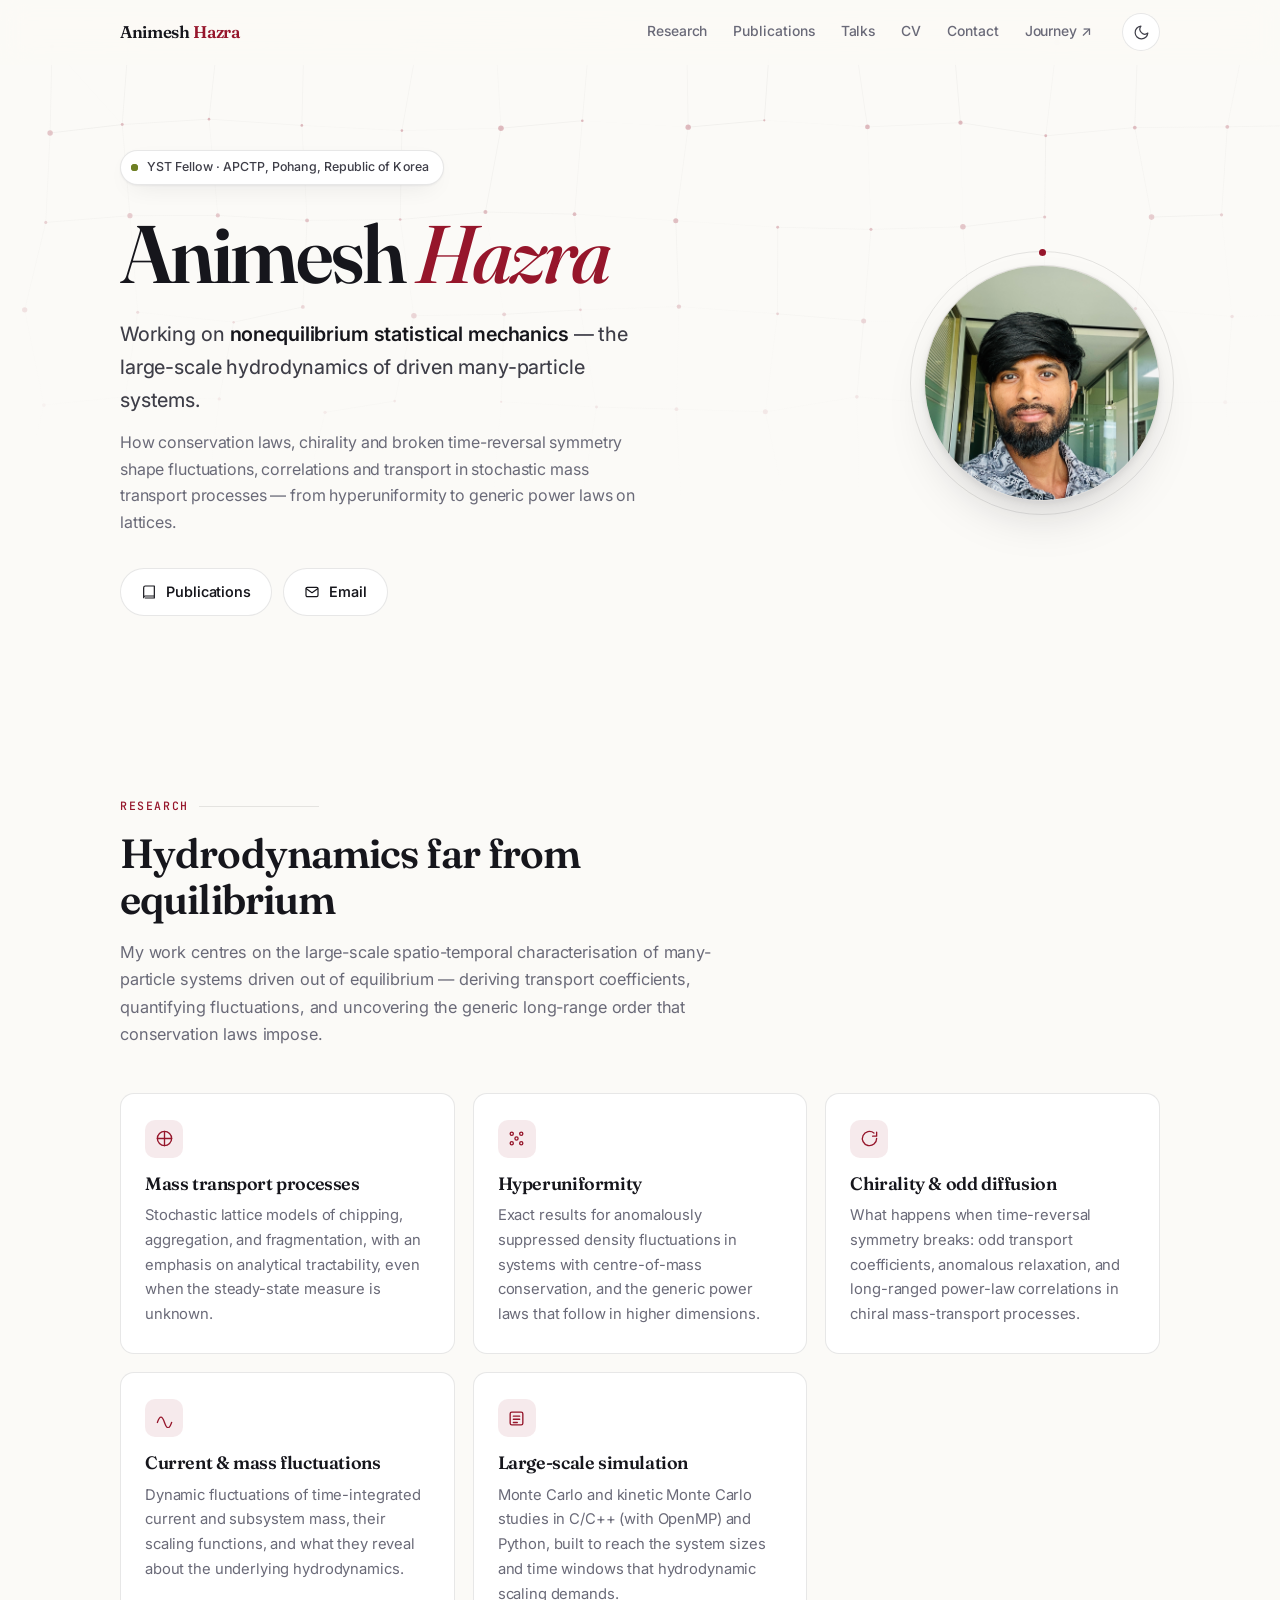
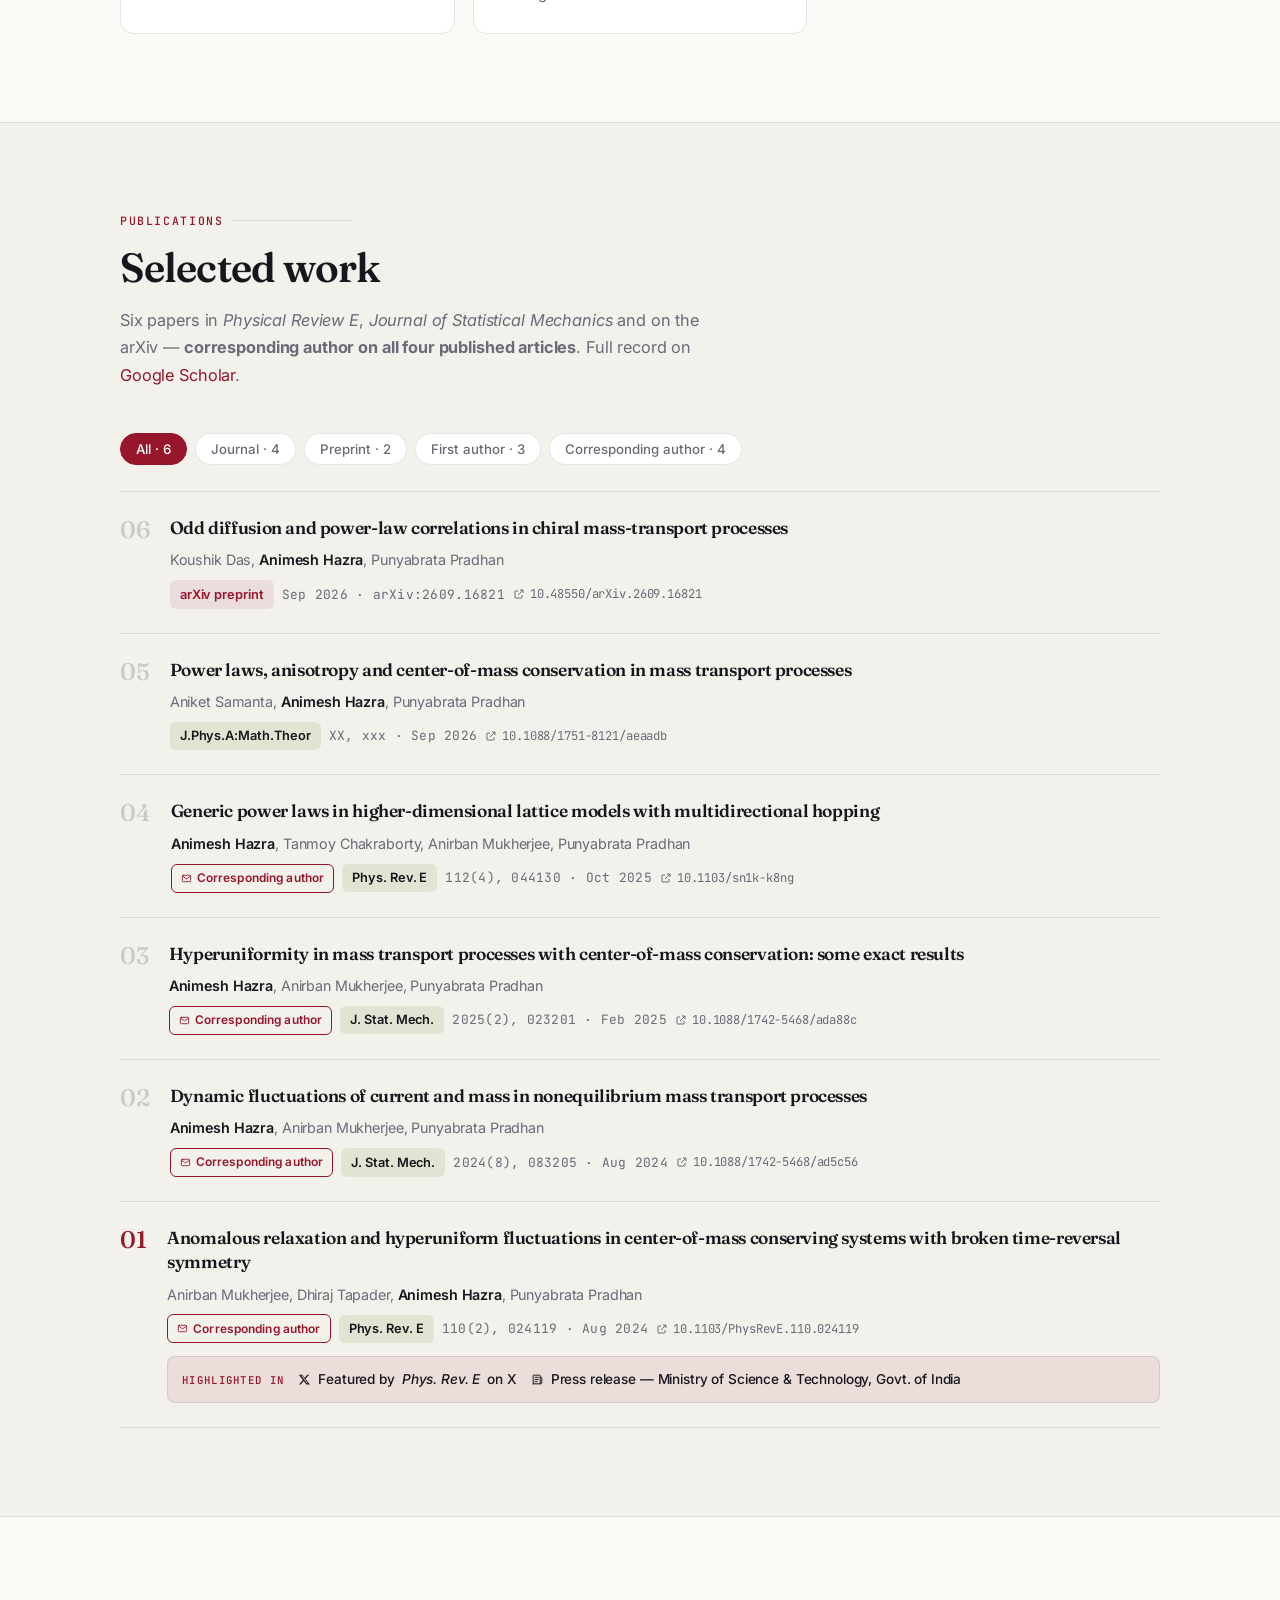
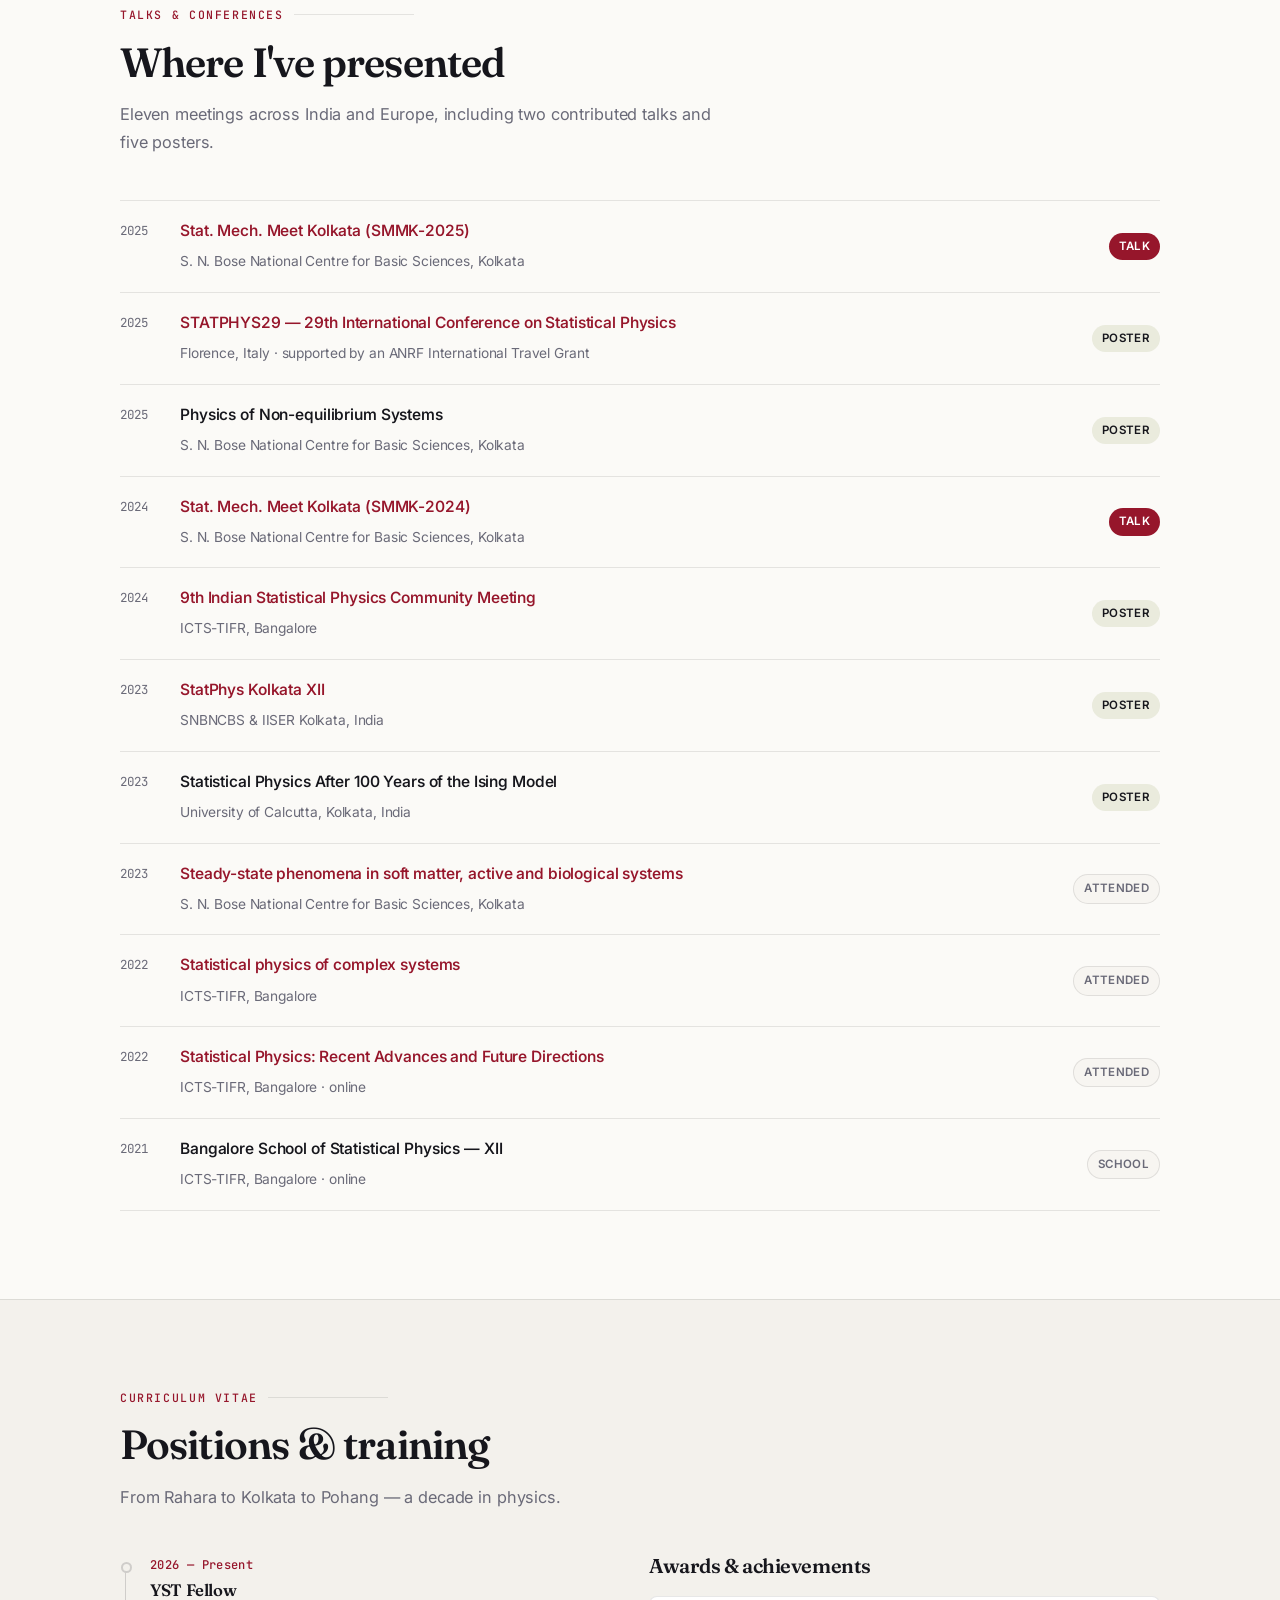
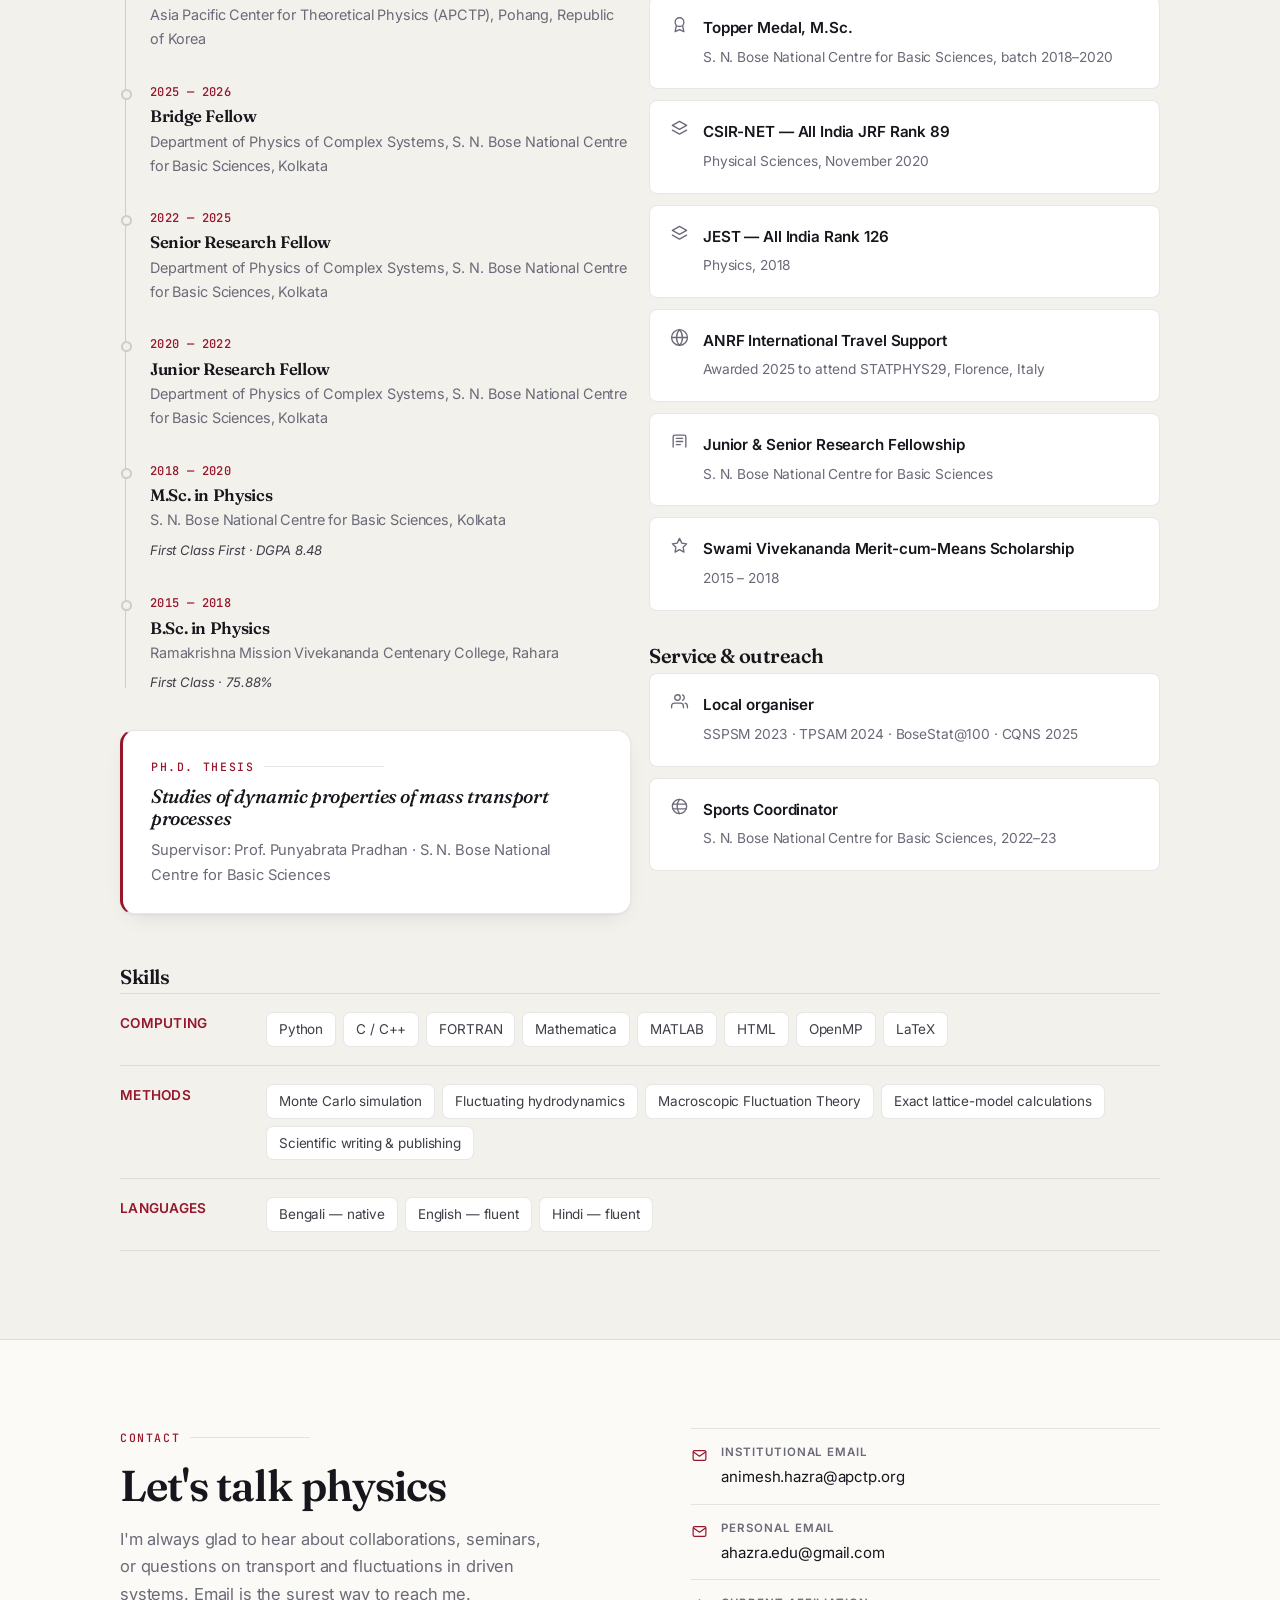
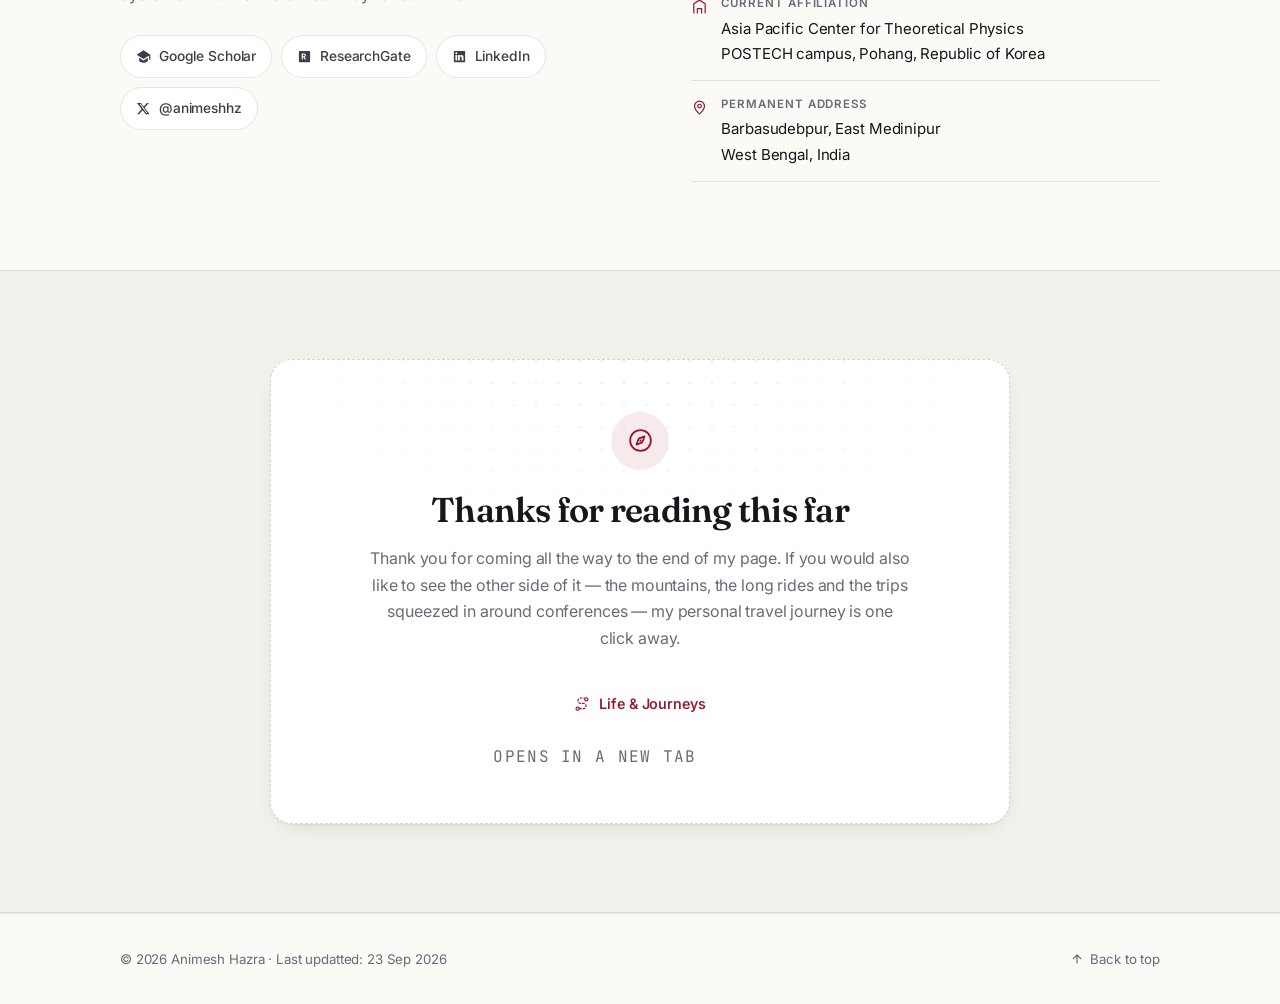
==== index.html @ 8d02d26a "Add link to Journey page in navigation" ====
<!DOCTYPE html>
<html lang="en" data-theme="auto">
<head>
<meta charset="utf-8">
<meta name="viewport" content="width=device-width, initial-scale=1">
<title>Animesh Hazra — Statistical Physics</title>
<meta name="description" content="Animesh Hazra — YST Fellow at the Asia Pacific Center for Theoretical Physics (APCTP), Pohang, Korea. Nonequilibrium statistical mechanics, mass transport processes, hyperuniformity and hydrodynamics of driven many-particle systems.">
<meta name="author" content="Animesh Hazra">
<link rel="canonical" href="https://animeshhazra.github.io/">

<!-- Open Graph / social preview -->
<meta property="og:type" content="profile">
<meta property="og:title" content="Animesh Hazra — Statistical Physics">
<meta property="og:description" content="YST Fellow, Asia Pacific Center for Theoretical Physics. Nonequilibrium statistical mechanics, mass transport processes and hyperuniformity.">
<meta name="twitter:card" content="summary">
<meta name="twitter:site" content="@animeshhz">

<link rel="icon" href="data:image/svg+xml,%3Csvg xmlns='http://www.w3.org/2000/svg' viewBox='0 0 100 100'%3E%3Ctext y='.9em' font-size='90' font-family='Georgia,serif'%3E%E2%9A%9B%3C/text%3E%3C/svg%3E">

<link rel="preconnect" href="https://fonts.googleapis.com">
<link rel="preconnect" href="https://fonts.gstatic.com" crossorigin>
<link href="https://fonts.googleapis.com/css2?family=Fraunces:ital,opsz,wght@0,9..144,300..700;1,9..144,300..600&family=Inter:wght@300..700&family=JetBrains+Mono:wght@400;500&display=swap" rel="stylesheet">

<style>
/* ============================================================
   1. DESIGN TOKENS
   ============================================================ */
:root{
  --font-display:'Fraunces',Georgia,'Times New Roman',serif;
  --font-body:'Inter',-apple-system,BlinkMacSystemFont,'Segoe UI',sans-serif;
  --font-mono:'JetBrains Mono',ui-monospace,'SFMono-Regular',Menlo,monospace;

  --maxw:1120px;
  --radius:14px;
  --radius-sm:8px;
  --ease:cubic-bezier(.22,.61,.36,1);

  /* Light theme (default) */
  --bg:#FBFAF7;
  --bg-alt:#F3F1EC;
  --surface:#FFFFFF;
  --surface-2:#F7F5F1;
  --text:#16161C;
  --text-2:#3E3E48;
  --muted:#6A6A78;
  --border:rgba(22,22,28,.10);
  --border-strong:rgba(22,22,28,.18);
  --accent:#96162B;
  --accent-soft:rgba(150,22,43,.09);
  --accent-2:#6E7F24;
  --accent-2-soft:rgba(110,127,36,.12);
  --shadow:0 1px 2px rgba(20,20,30,.05),0 8px 26px -12px rgba(20,20,30,.16);
  --shadow-lg:0 2px 6px rgba(20,20,30,.06),0 24px 54px -22px rgba(20,20,30,.26);
  --dot:rgba(150,22,43,.55);
  --line:rgba(22,22,28,.16);
  --scrim:rgba(251,250,247,.78);
  color-scheme:light;
}
:root[data-theme="dark"]{
  --bg:#0C0E13;
  --bg-alt:#11141B;
  --surface:#151922;
  --surface-2:#1B2029;
  --text:#EDEDF2;
  --text-2:#C8CAD4;
  --muted:#939AAA;
  --border:rgba(255,255,255,.10);
  --border-strong:rgba(255,255,255,.20);
  --accent:#F2637D;
  --accent-soft:rgba(242,99,125,.13);
  --accent-2:#BACF5E;
  --accent-2-soft:rgba(186,207,94,.14);
  --shadow:0 1px 2px rgba(0,0,0,.4),0 10px 30px -14px rgba(0,0,0,.7);
  --shadow-lg:0 2px 8px rgba(0,0,0,.45),0 28px 60px -24px rgba(0,0,0,.8);
  --dot:rgba(242,99,125,.6);
  --line:rgba(255,255,255,.16);
  --scrim:rgba(12,14,19,.76);
  color-scheme:dark;
}
@media (prefers-color-scheme:dark){
  :root[data-theme="auto"]{
    --bg:#0C0E13; --bg-alt:#11141B; --surface:#151922; --surface-2:#1B2029;
    --text:#EDEDF2; --text-2:#C8CAD4; --muted:#939AAA;
    --border:rgba(255,255,255,.10); --border-strong:rgba(255,255,255,.20);
    --accent:#F2637D; --accent-soft:rgba(242,99,125,.13);
    --accent-2:#BACF5E; --accent-2-soft:rgba(186,207,94,.14);
    --shadow:0 1px 2px rgba(0,0,0,.4),0 10px 30px -14px rgba(0,0,0,.7);
    --shadow-lg:0 2px 8px rgba(0,0,0,.45),0 28px 60px -24px rgba(0,0,0,.8);
    --dot:rgba(242,99,125,.6); --line:rgba(255,255,255,.16); --scrim:rgba(12,14,19,.76);
    color-scheme:dark;
  }
}

/* ============================================================
   2. BASE
   ============================================================ */
*,*::before,*::after{box-sizing:border-box}
html{scroll-behavior:smooth;scroll-padding-top:86px;-webkit-text-size-adjust:100%}
body{
  margin:0;background:var(--bg);color:var(--text);
  font-family:var(--font-body);font-size:16.5px;line-height:1.68;
  font-weight:400;letter-spacing:-.008em;
  -webkit-font-smoothing:antialiased;-moz-osx-font-smoothing:grayscale;
  overflow-x:hidden;
  transition:background-color .35s var(--ease),color .35s var(--ease);
}
h1,h2,h3,h4{font-family:var(--font-display);font-weight:600;line-height:1.14;letter-spacing:-.022em;margin:0}
p{margin:0 0 1em}
a{color:var(--accent);text-decoration:none;transition:color .2s,opacity .2s}
a:hover{color:var(--text)}
img{max-width:100%;display:block}
::selection{background:var(--accent);color:#fff}
:focus-visible{outline:2.5px solid var(--accent);outline-offset:3px;border-radius:4px}

.wrap{max-width:var(--maxw);margin:0 auto;padding:0 clamp(16px,4vw,40px)}
.mono{font-family:var(--font-mono);font-size:.78em;letter-spacing:.02em}

/* ============================================================
   3. NAVIGATION
   ============================================================ */
.nav{
  position:fixed;top:0;left:0;right:0;z-index:100;
  backdrop-filter:blur(14px) saturate(1.5);-webkit-backdrop-filter:blur(14px) saturate(1.5);
  background:var(--scrim);
  border-bottom:1px solid transparent;
  transition:border-color .3s,background-color .35s var(--ease);
}
.nav.scrolled{border-bottom-color:var(--border)}
.nav-in{display:flex;align-items:center;gap:18px;height:64px;max-width:var(--maxw);margin:0 auto;padding:0 clamp(16px,4vw,40px)}
.brand{
  font-family:var(--font-display);font-weight:600;font-size:1.06rem;
  color:var(--text);letter-spacing:-.02em;white-space:nowrap;margin-right:auto;
}
.brand span{color:var(--accent)}
.nav-links{display:flex;gap:2px;list-style:none;margin:0;padding:0}
.nav-links a{
  display:block;padding:7px 12px;border-radius:99px;
  font-size:.87rem;font-weight:500;color:var(--muted);letter-spacing:-.005em;
  transition:color .2s,background-color .2s;
}
.nav-links a:hover{color:var(--text);background:var(--surface-2)}
.nav-links a.active{color:var(--accent);background:var(--accent-soft)}

.icon-btn{
  flex:none;display:grid;place-items:center;width:38px;height:38px;
  border:1px solid var(--border);border-radius:99px;background:var(--surface);
  color:var(--text-2);cursor:pointer;padding:0;
  transition:border-color .2s,color .2s,transform .2s var(--ease),background-color .2s;
}
.icon-btn:hover{border-color:var(--border-strong);color:var(--accent);transform:translateY(-1px)}
.icon-btn svg{width:17px;height:17px;fill:none;stroke:currentColor;stroke-width:1.7;stroke-linecap:round;stroke-linejoin:round}
.sun{display:none}
:root[data-theme="dark"] .sun{display:block}
:root[data-theme="dark"] .moon{display:none}
@media (prefers-color-scheme:dark){
  :root[data-theme="auto"] .sun{display:block}
  :root[data-theme="auto"] .moon{display:none}
}
#menuBtn{display:none}

/* ============================================================
   4. HERO
   ============================================================ */
.hero{position:relative;padding:150px 0 92px;overflow:hidden}
#lattice{position:absolute;inset:0;width:100%;height:100%;opacity:.5;pointer-events:none}
:root[data-theme="dark"] #lattice{opacity:.62}
.hero::after{
  content:'';position:absolute;inset:0;pointer-events:none;
  background:radial-gradient(120% 80% at 50% 0%,transparent 35%,var(--bg) 88%);
}
.hero-in{position:relative;z-index:2;display:grid;grid-template-columns:1fr auto;gap:clamp(28px,5vw,64px);align-items:center}

.eyebrow{
  display:inline-flex;align-items:center;gap:9px;margin-bottom:22px;
  padding:6px 14px 6px 10px;border:1px solid var(--border);border-radius:99px;
  background:var(--surface);box-shadow:var(--shadow);
  font-size:.775rem;font-weight:500;color:var(--text-2);letter-spacing:.005em;
}
.pulse{width:7px;height:7px;border-radius:99px;background:var(--accent-2);position:relative;flex:none}
.pulse::after{content:'';position:absolute;inset:0;border-radius:99px;background:var(--accent-2);animation:ping 2.4s var(--ease) infinite}
@keyframes ping{0%{transform:scale(1);opacity:.7}70%,100%{transform:scale(3.2);opacity:0}}

h1.name{font-size:clamp(2.9rem,7.6vw,5.1rem);font-weight:600;letter-spacing:-.035em;margin-bottom:.22em}
h1.name em{font-style:italic;color:var(--accent);font-weight:500}
.role{font-size:clamp(1.02rem,2.1vw,1.24rem);color:var(--text-2);max-width:40ch;margin-bottom:.55em;font-weight:450}
.role strong{color:var(--text);font-weight:600}
.tagline{color:var(--muted);max-width:52ch;font-size:1rem;margin-bottom:2em}

.cta-row{display:flex;flex-wrap:wrap;gap:11px;align-items:center}
.btn{
  display:inline-flex;align-items:center;gap:9px;
  padding:11px 20px;border-radius:99px;font-size:.9rem;font-weight:550;
  border:1px solid transparent;cursor:pointer;letter-spacing:-.005em;
  transition:transform .22s var(--ease),box-shadow .22s var(--ease),background-color .2s,border-color .2s,color .2s;
}
.btn svg{width:16px;height:16px;fill:none;stroke:currentColor;stroke-width:1.8;stroke-linecap:round;stroke-linejoin:round;flex:none}
.btn-primary{background:var(--accent);color:#fff;box-shadow:var(--shadow)}
.btn-primary:hover{color:#fff;transform:translateY(-2px);box-shadow:var(--shadow-lg)}
.btn-ghost{background:var(--surface);color:var(--text);border-color:var(--border)}
.btn-ghost:hover{color:var(--text);border-color:var(--border-strong);transform:translateY(-2px);box-shadow:var(--shadow)}

/* Portrait */
.portrait-wrap{position:relative;flex:none}
.portrait{
  width:clamp(160px,22vw,236px);aspect-ratio:1;border-radius:50%;
  object-fit:cover;background:var(--surface-2);
  border:1px solid var(--border);
  box-shadow:var(--shadow-lg);
  position:relative;z-index:2;
}
.portrait-fallback{
  width:clamp(160px,22vw,236px);aspect-ratio:1;border-radius:50%;
  display:grid;place-items:center;text-align:center;
  background:linear-gradient(150deg,var(--surface-2),var(--surface));
  border:1px dashed var(--border-strong);color:var(--muted);
  font-size:.74rem;line-height:1.5;padding:22px;box-shadow:var(--shadow);
}
.portrait-fallback b{display:block;font-family:var(--font-display);font-size:1.9rem;color:var(--accent);font-weight:600;margin-bottom:6px}
.ring{
  position:absolute;inset:-14px;border-radius:50%;
  border:1px solid var(--border);
  animation:spin 26s linear infinite;
}
.ring::before{content:'';position:absolute;top:-3.5px;left:50%;width:7px;height:7px;margin-left:-3.5px;border-radius:99px;background:var(--accent)}
@keyframes spin{to{transform:rotate(360deg)}}

/* Stat strip */
.stats{
  display:grid;grid-template-columns:repeat(4,1fr);gap:1px;
  margin-top:74px;background:var(--border);
  border:1px solid var(--border);border-radius:var(--radius);overflow:hidden;
  position:relative;z-index:2;
}
.stat{background:var(--bg);padding:20px 18px;transition:background-color .25s}
.stat:hover{background:var(--surface)}
.stat b{display:block;font-family:var(--font-display);font-size:1.85rem;font-weight:600;letter-spacing:-.03em;color:var(--accent)}
.stat span{font-size:.775rem;color:var(--muted);letter-spacing:.018em;text-transform:uppercase;font-weight:500}

/* ============================================================
   5. SECTIONS
   ============================================================ */
section{padding:88px 0;position:relative}
.band{background:var(--bg-alt);border-top:1px solid var(--border);border-bottom:1px solid var(--border)}
.sec-head{margin-bottom:44px;max-width:62ch}
.kicker{
  display:flex;align-items:center;gap:10px;margin-bottom:14px;
  font-family:var(--font-mono);font-size:.72rem;letter-spacing:.14em;
  text-transform:uppercase;color:var(--accent);font-weight:500;
}
.kicker::after{content:'';flex:1;height:1px;background:var(--border);max-width:120px}
.sec-head h2{font-size:clamp(1.85rem,4vw,2.55rem);margin-bottom:.4em}
.sec-head p{color:var(--muted);font-size:1.02rem;margin:0}

/* Cards */
.grid{display:grid;gap:18px}
.g2{grid-template-columns:repeat(2,1fr)}
.g3{grid-template-columns:repeat(3,1fr)}
.card{
  background:var(--surface);border:1px solid var(--border);border-radius:var(--radius);
  padding:26px 24px;transition:transform .28s var(--ease),box-shadow .28s var(--ease),border-color .28s;
  position:relative;overflow:hidden;
}
.card:hover{transform:translateY(-3px);box-shadow:var(--shadow-lg);border-color:var(--border-strong)}
.card-ico{
  width:38px;height:38px;border-radius:10px;display:grid;place-items:center;
  background:var(--accent-soft);color:var(--accent);margin-bottom:16px;
}
.card-ico svg{width:19px;height:19px;fill:none;stroke:currentColor;stroke-width:1.7;stroke-linecap:round;stroke-linejoin:round}
.card h3{font-size:1.12rem;margin-bottom:.5em}
.card p{color:var(--muted);font-size:.925rem;margin:0}

/* ============================================================
   6. PUBLICATIONS
   ============================================================ */
.filters{display:flex;flex-wrap:wrap;gap:8px;margin-bottom:26px}
.chip{
  padding:7px 15px;border-radius:99px;border:1px solid var(--border);
  background:var(--surface);color:var(--muted);font-size:.83rem;font-weight:500;
  cursor:pointer;font-family:inherit;transition:all .2s var(--ease);
}
.chip:hover{color:var(--text);border-color:var(--border-strong)}
.chip[aria-pressed="true"]{background:var(--accent);border-color:var(--accent);color:#fff}

.pub{
  display:grid;grid-template-columns:auto 1fr;gap:20px;
  padding:24px 0;border-top:1px solid var(--border);
  transition:opacity .3s,transform .3s;
}
.pub:last-child{border-bottom:1px solid var(--border)}
.pub-n{
  font-family:var(--font-display);font-size:1.5rem;font-weight:500;
  color:var(--border-strong);line-height:1.2;min-width:1.7ch;
  transition:color .25s;
}
.pub:hover .pub-n{color:var(--accent)}
.pub h3{font-size:1.09rem;line-height:1.4;margin-bottom:.45em;font-weight:600}
.pub h3 a{color:var(--text)}
.pub h3 a:hover{color:var(--accent)}
.authors{font-size:.895rem;color:var(--muted);margin-bottom:.55em}
.authors .me{color:var(--text);font-weight:600}
.pub-meta{display:flex;flex-wrap:wrap;gap:8px;align-items:center}
.venue{
  font-size:.8rem;font-weight:600;padding:3.5px 10px;border-radius:6px;
  background:var(--accent-2-soft);color:var(--text);letter-spacing:-.005em;
}
.venue.pre{background:var(--accent-soft);color:var(--accent)}
.pub-meta .mono{color:var(--muted)}
.doi{
  font-family:var(--font-mono);font-size:.76rem;color:var(--muted);
  display:inline-flex;align-items:center;gap:5px;
}
.doi:hover{color:var(--accent)}
.doi svg{width:12px;height:12px;fill:none;stroke:currentColor;stroke-width:2}
/* corresponding-author badge */
.corr{
  display:inline-flex;align-items:center;gap:5px;white-space:nowrap;
  font-size:.745rem;font-weight:600;letter-spacing:.01em;
  padding:3.5px 9px;border-radius:6px;
  border:1px solid var(--accent);color:var(--accent);background:transparent;
}
.corr svg{width:11px;height:11px;fill:none;stroke:currentColor;stroke-width:1.9;stroke-linecap:round;stroke-linejoin:round}

/* press / media highlights */
.pub.featured .pub-n{color:var(--accent)}
.media{
  display:flex;flex-wrap:wrap;align-items:center;gap:7px 14px;
  margin-top:13px;padding:11px 14px;border-radius:var(--radius-sm);
  background:var(--accent-soft);border:1px solid var(--border);
}
.media-label{
  font-family:var(--font-mono);font-size:.67rem;letter-spacing:.12em;
  text-transform:uppercase;color:var(--accent);font-weight:500;flex:none;
}
.media a{
  display:inline-flex;align-items:center;gap:7px;
  font-size:.85rem;font-weight:500;color:var(--text);
}
.media a:hover{color:var(--accent)}
.media a svg{width:13px;height:13px;flex:none}
/* ============================================================
   7. TIMELINE
   ============================================================ */
.tl{position:relative;padding-left:30px}
.tl::before{content:'';position:absolute;left:5px;top:8px;bottom:8px;width:1px;background:var(--line)}
.tl-item{position:relative;padding-bottom:30px}
.tl-item:last-child{padding-bottom:0}
.tl-item::before{
  content:'';position:absolute;left:-29px;top:7px;width:11px;height:11px;border-radius:99px;
  background:var(--bg);border:2px solid var(--line);transition:border-color .25s,background-color .25s;
}
.tl-item:hover::before{border-color:var(--accent);background:var(--accent)}
.band .tl-item::before{background:var(--bg-alt)}
.band .tl-item:hover::before{background:var(--accent)}
.tl-date{font-family:var(--font-mono);font-size:.755rem;color:var(--accent);letter-spacing:.03em;margin-bottom:5px;font-weight:500}
.tl-item h3{font-size:1.04rem;margin-bottom:.22em}
.tl-item p{color:var(--muted);font-size:.9rem;margin:0}
.tl-item .note{display:inline-block;margin-top:6px;font-size:.82rem;color:var(--text-2);font-style:italic}

/* Thesis block */
.thesis{
  margin-top:34px;padding:26px 28px;border-radius:var(--radius);
  background:var(--surface);border:1px solid var(--border);
  border-left:3px solid var(--accent);box-shadow:var(--shadow);
}
.thesis .kicker{margin-bottom:10px}
.thesis h3{font-size:1.2rem;font-style:italic;font-weight:500;margin-bottom:.4em}
.thesis p{margin:0;color:var(--muted);font-size:.92rem}

/* ============================================================
   8. CONFERENCES
   ============================================================ */
.conf{
  display:flex;gap:16px;align-items:flex-start;
  padding:17px 0;border-bottom:1px solid var(--border);
}
.conf:first-child{border-top:1px solid var(--border)}
.conf-yr{
  font-family:var(--font-mono);font-size:.78rem;color:var(--muted);
  min-width:44px;padding-top:3px;flex:none;
}
.conf-body{flex:1;min-width:0}
.conf-body strong{font-weight:550;font-size:.97rem;display:block;margin-bottom:3px;letter-spacing:-.008em}
.conf-body span{color:var(--muted);font-size:.86rem}
.tag{
  flex:none;align-self:center;font-size:.72rem;font-weight:600;letter-spacing:.03em;
  padding:4px 10px;border-radius:99px;text-transform:uppercase;white-space:nowrap;
}
.tag.talk{background:var(--accent);color:#fff}
.tag.poster{background:var(--accent-2-soft);color:var(--text)}
.tag.attend{background:var(--surface-2);color:var(--muted);border:1px solid var(--border)}

/* ============================================================
   9. AWARDS / SKILLS
   ============================================================ */
.award{
  display:flex;gap:14px;padding:18px 20px;border-radius:var(--radius-sm);
  background:var(--surface);border:1px solid var(--border);
  transition:transform .25s var(--ease),border-color .25s;
}
.award:hover{transform:translateY(-2px);border-color:var(--border-strong)}
.award-ico{font-size:1.15rem;line-height:1.4;flex:none;color:var(--accent)}
.award-ico svg{width:19px;height:19px;fill:none;stroke:currentColor;stroke-width:1.7;stroke-linecap:round;stroke-linejoin:round}
.award strong{display:block;font-size:.95rem;font-weight:600;margin-bottom:2px}
.award span{font-size:.86rem;color:var(--muted)}

.skill-row{display:grid;grid-template-columns:130px 1fr;gap:16px;padding:18px 0;border-bottom:1px solid var(--border)}
.skill-row:first-of-type{border-top:1px solid var(--border)}
.skill-row dt{font-size:.85rem;color:var(--accent);font-weight:600;letter-spacing:.02em;text-transform:uppercase}
.skill-row dd{margin:0;display:flex;flex-wrap:wrap;gap:7px}
.pill{
  padding:5px 12px;border-radius:7px;background:var(--surface);
  border:1px solid var(--border);font-size:.845rem;color:var(--text-2);
  transition:border-color .2s,color .2s,transform .2s var(--ease);
}
.pill:hover{border-color:var(--accent);color:var(--accent);transform:translateY(-1px)}

/* ============================================================
   10. CONTACT / FOOTER
   ============================================================ */
.contact-grid{display:grid;grid-template-columns:1.1fr 1fr;gap:clamp(28px,5vw,56px);align-items:start}
.contact-grid h2{font-size:clamp(1.9rem,4.2vw,2.7rem);margin-bottom:.35em}
.contact-grid > div > p{color:var(--muted);max-width:44ch}

.detail{display:flex;gap:13px;padding:14px 0;border-bottom:1px solid var(--border);align-items:flex-start}
.detail:first-of-type{border-top:1px solid var(--border)}
.detail-ico{color:var(--accent);flex:none;padding-top:2px}
.detail-ico svg{width:17px;height:17px;fill:none;stroke:currentColor;stroke-width:1.7;stroke-linecap:round;stroke-linejoin:round}
.detail-k{font-size:.72rem;text-transform:uppercase;letter-spacing:.08em;color:var(--muted);font-weight:600;margin-bottom:2px}
.detail-v{font-size:.94rem;word-break:break-word}
.detail-v a{color:var(--text)}
.detail-v a:hover{color:var(--accent)}

.socials{display:flex;flex-wrap:wrap;gap:9px;margin-top:26px}
.social{
  display:inline-flex;align-items:center;gap:8px;padding:9px 15px;
  border-radius:99px;border:1px solid var(--border);background:var(--surface);
  color:var(--text-2);font-size:.86rem;font-weight:500;
  transition:all .22s var(--ease);
}
.social:hover{color:var(--accent);border-color:var(--accent);transform:translateY(-2px);box-shadow:var(--shadow)}
.social svg{width:15px;height:15px;flex:none}

  /* ---- closing invitation to journey.html ---- */
.closing{
  position:relative;text-align:center;max-width:740px;margin:0 auto;
  padding:clamp(34px,5vw,52px) clamp(20px,5vw,54px);
  border:1.5px dashed var(--border-strong);border-radius:22px;
  background:var(--surface);box-shadow:var(--shadow);overflow:hidden;
}
.closing::before{
  content:'';position:absolute;inset:0;pointer-events:none;
  background-image:radial-gradient(circle at 1px 1px,var(--border-strong) 1px,transparent 0);
  background-size:22px 22px;opacity:.5;
  -webkit-mask-image:radial-gradient(75% 65% at 50% 0%,#000,transparent 72%);
  mask-image:radial-gradient(75% 65% at 50% 0%,#000,transparent 72%);
}
.closing > *{position:relative;z-index:2}
.closing-ico{
  width:58px;height:58px;margin:0 auto 20px;border-radius:99px;
  display:grid;place-items:center;background:var(--accent-soft);color:var(--accent);
  transition:transform .4s var(--ease);
}
.closing:hover .closing-ico{transform:rotate(-12deg) scale(1.06)}
.closing-ico svg{width:27px;height:27px;fill:none;stroke:currentColor;stroke-width:1.6;stroke-linecap:round;stroke-linejoin:round}
.closing h2{font-size:clamp(1.55rem,3.6vw,2.15rem);margin-bottom:.45em}
.closing p{color:var(--muted);max-width:54ch;margin:0 auto 1.1em;font-size:1rem}
.closing .btn{margin-top:10px}
.closing-note{font-family:var(--font-mono);font-size:.72rem;letter-spacing:.08em;text-transform:uppercase;color:var(--muted);margin:16px 0 0!important} 

footer{padding:34px 0;border-top:1px solid var(--border);background:var(--bg)}
.foot-in{display:flex;flex-wrap:wrap;gap:14px;justify-content:space-between;align-items:center;font-size:.83rem;color:var(--muted)}
.to-top{display:inline-flex;align-items:center;gap:6px;color:var(--muted)}
.to-top:hover{color:var(--accent)}
.to-top svg{width:14px;height:14px;fill:none;stroke:currentColor;stroke-width:2;stroke-linecap:round;stroke-linejoin:round}

/* ============================================================
   11. REVEAL ANIMATION
   ============================================================ */
.rv{opacity:0;transform:translateY(22px);transition:opacity .7s var(--ease),transform .7s var(--ease)}
.rv.in{opacity:1;transform:none}

/* ============================================================
   12. RESPONSIVE
   ============================================================ */
@media (max-width:980px){
  .g3{grid-template-columns:repeat(2,1fr)}
  .contact-grid{grid-template-columns:1fr}
}
@media (max-width:820px){
  html{scroll-padding-top:72px}
  .nav-links{
    position:fixed;top:64px;left:0;right:0;
    flex-direction:column;gap:0;padding:10px clamp(16px,4vw,40px) 18px;
    background:var(--bg);border-bottom:1px solid var(--border);
    box-shadow:var(--shadow-lg);
    display:none;
  }
  .nav-links.open{display:flex}
  .nav-links a{padding:11px 4px;font-size:.95rem;border-radius:var(--radius-sm)}
  #menuBtn{display:grid}
  .hero{padding:118px 0 66px}
  .hero-in{grid-template-columns:1fr;text-align:left}
  .portrait-wrap{order:-1;margin-bottom:10px;justify-self:start;width:-moz-max-content;width:max-content}
  .stats{grid-template-columns:repeat(2,1fr);margin-top:48px}
  section{padding:66px 0}
  .g2,.g3{grid-template-columns:1fr}
  .skill-row{grid-template-columns:1fr;gap:9px}
}
@media (max-width:520px){
  body{font-size:15.8px}
  .pub{grid-template-columns:1fr;gap:8px}
  .pub-n{font-size:1.1rem}
  .conf{flex-wrap:wrap}
  .tag{align-self:flex-start;margin-left:60px}
  .btn{width:100%;justify-content:center}
  .cta-row{width:100%}
}
@media (prefers-reduced-motion:reduce){
  *,*::before,*::after{animation-duration:.001ms!important;animation-iteration-count:1!important;transition-duration:.001ms!important}
  html{scroll-behavior:auto}
  .rv{opacity:1;transform:none}
}
@media print{
  .nav,#lattice,.socials,.cta-row,footer{display:none}
  body{background:#fff;color:#000;font-size:11pt}
  section{padding:16px 0;break-inside:avoid}
  .card,.award{box-shadow:none}
}
</style>
</head>
<body>

<!-- ========================= NAV ========================= -->
<nav class="nav" id="nav">
  <div class="nav-in">
    <a class="brand" href="#top">Animesh <span>Hazra</span></a>
    <ul class="nav-links" id="navLinks">
      <li><a href="#research">Research</a></li>
      <li><a href="#publications">Publications</a></li>
      <li><a href="#talks">Talks</a></li>
      <li><a href="#cv">CV</a></li>
      <li><a href="#contact">Contact</a></li>
       <li><a href="journey.html" target="_blank" rel="noopener">Journey &#8599;</a></li>
    </ul>
    <button class="icon-btn" id="themeBtn" type="button" aria-label="Toggle colour theme" title="Toggle light / dark">
      <svg class="moon" viewBox="0 0 24 24" aria-hidden="true"><path d="M21 12.8A9 9 0 1 1 11.2 3a7 7 0 0 0 9.8 9.8z"/></svg>
      <svg class="sun" viewBox="0 0 24 24" aria-hidden="true"><circle cx="12" cy="12" r="4.2"/><path d="M12 2v2M12 20v2M4.9 4.9l1.4 1.4M17.7 17.7l1.4 1.4M2 12h2M20 12h2M4.9 19.1l1.4-1.4M17.7 6.3l1.4-1.4"/></svg>
    </button>
    <button class="icon-btn" id="menuBtn" type="button" aria-label="Toggle navigation menu" aria-expanded="false" aria-controls="navLinks">
      <svg viewBox="0 0 24 24" aria-hidden="true"><path d="M3 6h18M3 12h18M3 18h18"/></svg>
    </button>
  </div>
</nav>

<!-- ========================= HERO ========================= -->
<header class="hero" id="top">
  <canvas id="lattice" aria-hidden="true"></canvas>
  <div class="wrap">
    <div class="hero-in">
      <div>
        <span class="eyebrow"><span class="pulse"></span> YST Fellow &middot; APCTP, Pohang, Republic of Korea</span>
        <h1 class="name">Animesh <em>Hazra</em></h1>
        <p class="role">Working on <strong>nonequilibrium statistical mechanics</strong> &mdash; the large-scale hydrodynamics of driven many-particle systems.</p>
        <p class="tagline">How conservation laws, chirality and broken time-reversal symmetry shape fluctuations, correlations and transport in stochastic mass transport processes &mdash; from hyperuniformity to generic power laws on lattices.</p>
        <div class="cta-row">
          <!-- <a class="btn btn-primary" href="cv.pdf" target="_blank" rel="noopener">
            <svg viewBox="0 0 24 24" aria-hidden="true"><path d="M12 3v12M7.5 10.5 12 15l4.5-4.5M4 20h16"/></svg>
            Download CV
          </a> -->
          <a class="btn btn-ghost" href="#publications">
            <svg viewBox="0 0 24 24" aria-hidden="true"><path d="M4 5.5A2.5 2.5 0 0 1 6.5 3H20v15H6.5A2.5 2.5 0 0 0 4 20.5zM4 20.5A2.5 2.5 0 0 1 6.5 18H20v3H6.5"/></svg>
            Publications
          </a>
          <a class="btn btn-ghost" href="mailto:animesh.hazra@apctp.org">
            <svg viewBox="0 0 24 24" aria-hidden="true"><rect x="3" y="5" width="18" height="14" rx="2"/><path d="m3.5 7 8.5 6 8.5-6"/></svg>
            Email
          </a>
        </div>
      </div>

      <div class="portrait-wrap">
        <div class="ring" aria-hidden="true"></div>
        <!-- Drop a square photo named profile.jpg next to index.html and it appears here. -->
        <img class="portrait" id="portrait" src="profile.jpeg" alt="Portrait of Animesh Hazra" onerror="this.style.display='none';document.getElementById('portraitFallback').style.display='grid';">
        <div class="portrait-fallback" id="portraitFallback" style="display:none" aria-hidden="true">
          <div><b>AH</b>Add <code>profile.jpg</code><br>to show your photo</div>
        </div>
      </div>
    </div>

    <!-- <div class="stats rv">
      <div class="stat"><b>6</b><span>Publications</span></div>
      <div class="stat"><b>11</b><span>Conferences</span></div>
      <div class="stat"><b>2</b><span>Invited talks</span></div>
      <div class="stat"><b>2</b><span>Countries</span></div> 
    </div>-->
  </div> 
</header>

<!-- ========================= RESEARCH ========================= -->
<section id="research">
  <div class="wrap">
    <div class="sec-head rv">
      <div class="kicker">Research</div>
      <h2>Hydrodynamics far from equilibrium</h2>
      <p>My work centres on the large-scale spatio-temporal characterisation of many-particle systems driven out of equilibrium &mdash; deriving transport coefficients, quantifying fluctuations, and uncovering the generic long-range order that conservation laws impose.</p>
    </div>

    <div class="grid g3">
      <article class="card rv">
        <div class="card-ico"><svg viewBox="0 0 24 24" aria-hidden="true"><path d="M12 3v18M3 12h18"/><circle cx="12" cy="12" r="9"/></svg></div>
        <h3>Mass transport processes</h3>
        <p>Stochastic lattice models of chipping, aggregation, and fragmentation, with an emphasis on analytical tractability, even when the steady-state measure is unknown.</p>
      </article>

      <article class="card rv">
        <div class="card-ico"><svg viewBox="0 0 24 24" aria-hidden="true"><circle cx="6" cy="6" r="2"/><circle cx="18" cy="6" r="2"/><circle cx="6" cy="18" r="2"/><circle cx="18" cy="18" r="2"/><circle cx="12" cy="12" r="2"/></svg></div>
        <h3>Hyperuniformity</h3>
        <p>Exact results for anomalously suppressed density fluctuations in systems with centre-of-mass conservation, and the generic power laws that follow in higher dimensions.</p>
      </article>

      <article class="card rv">
        <div class="card-ico"><svg viewBox="0 0 24 24" aria-hidden="true"><path d="M21 12a9 9 0 1 1-3.4-7"/><path d="M21 4v5h-5"/></svg></div>
        <h3>Chirality &amp; odd diffusion</h3>
        <p>What happens when time-reversal symmetry breaks: odd transport coefficients, anomalous relaxation, and long-ranged power-law correlations in chiral mass-transport processes.</p>
      </article>

      <article class="card rv">
        <div class="card-ico"><svg viewBox="0 0 24 24" aria-hidden="true"><path d="M3 17c3-9 6-9 9 0s6 9 9 0"/></svg></div>
        <h3>Current &amp; mass fluctuations</h3>
        <p>Dynamic fluctuations of time-integrated current and subsystem mass, their scaling functions, and what they reveal about the underlying hydrodynamics.</p>
      </article>

      <!-- <article class="card rv">
        <div class="card-ico"><svg viewBox="0 0 24 24" aria-hidden="true"><path d="M4 19V5M4 19h16"/><path d="m7 15 4-5 3 3 5-7"/></svg></div>
        <h3>Macroscopic Fluctuation Theory</h3>
        <p>Applying MFT and fluctuating hydrodynamics to compute large deviations of current and density in interacting particle systems, beyond the gradient-type models.</p>
      </article> -->

      <article class="card rv">
        <div class="card-ico"><svg viewBox="0 0 24 24" aria-hidden="true"><rect x="4" y="4" width="16" height="16" rx="2"/><path d="M8 9h8M8 13h8M8 17h5"/></svg></div>
        <h3>Large-scale simulation</h3>
        <p>Monte Carlo and kinetic Monte Carlo studies in C/C++ (with OpenMP) and Python, built to reach the system sizes and time windows that hydrodynamic scaling demands.</p>
      </article>
    </div>
  </div>
</section>

<!-- ========================= PUBLICATIONS ========================= -->
<section id="publications" class="band">
  <div class="wrap">
    <div class="sec-head rv">
      <div class="kicker">Publications</div>
      <h2>Selected work</h2>
      <p>Six papers in <em>Physical Review E</em>, <em>Journal of Statistical Mechanics</em> and on the arXiv &mdash; <strong>corresponding author on all four published articles</strong>. Full record on <a href="https://scholar.google.com/citations?user=U1kP2L0AAAAJ&amp;hl=en" target="_blank" rel="noopener">Google Scholar</a>.</p>
    </div>

    <div class="filters rv" role="group" aria-label="Filter publications">
      <button class="chip" type="button" data-filter="all" aria-pressed="true">All &middot; 6</button>
      <button class="chip" type="button" data-filter="journal" aria-pressed="false">Journal &middot; 4</button>
      <button class="chip" type="button" data-filter="preprint" aria-pressed="false">Preprint &middot; 2</button>
      <button class="chip" type="button" data-filter="first" aria-pressed="false">First author &middot; 3</button>
      <button class="chip" type="button" data-filter="corr" aria-pressed="false">Corresponding author &middot; 4</button>
    </div>

    <div id="pubList">

      <article class="pub rv" data-type="preprint">
        <div class="pub-n">06</div>
        <div>
          <h3><a href="https://doi.org/10.48550/arXiv.2609.16821" target="_blank" rel="noopener">Odd diffusion and power-law correlations in chiral mass-transport processes</a></h3>
          <p class="authors">Koushik Das, <span class="me">Animesh Hazra</span>, Punyabrata Pradhan</p>
          <div class="pub-meta">
            <span class="venue pre">arXiv preprint</span>
            <span class="mono">Sep 2026 &middot; arXiv:2609.16821</span>
            <a class="doi" href="https://doi.org/10.48550/arXiv.2609.16821" target="_blank" rel="noopener">
              <svg viewBox="0 0 24 24" aria-hidden="true"><path d="M14 4h6v6M20 4 10 14M18 14v5a1 1 0 0 1-1 1H5a1 1 0 0 1-1-1V7a1 1 0 0 1 1-1h5"/></svg>
              10.48550/arXiv.2609.16821
            </a>
          </div>
        </div>
      </article>

      <article class="pub rv" data-type="journal">
        <div class="pub-n">05</div>
        <div>
          <h3><a href="https://doi.org/10.48550/arXiv.2604.02167" target="_blank" rel="noopener">Power laws, anisotropy and center-of-mass conservation in mass transport processes</a></h3>
          <p class="authors">Aniket Samanta, <span class="me">Animesh Hazra</span>, Punyabrata Pradhan</p>
          <div class="pub-meta">
            <span class="venue">J.Phys.A:Math.Theor</span>
            <span class="mono"> XX, xxx &middot; Sep 2026</span>
            <a class="doi" href="https://iopscience.iop.org/article/10.1088/1751-8121/aeaadb" target="_blank" rel="noopener">
              <svg viewBox="0 0 24 24" aria-hidden="true"><path d="M14 4h6v6M20 4 10 14M18 14v5a1 1 0 0 1-1 1H5a1 1 0 0 1-1-1V7a1 1 0 0 1 1-1h5"/></svg>
              10.1088/1751-8121/aeaadb
            </a>
          </div>
        </div>
      </article>

      <article class="pub rv" data-type="corr journal first">
        <div class="pub-n">04</div>
        <div>
          <h3><a href="https://doi.org/10.1103/sn1k-k8ng" target="_blank" rel="noopener">Generic power laws in higher-dimensional lattice models with multidirectional hopping</a></h3>
          <p class="authors"><span class="me">Animesh Hazra</span>, Tanmoy Chakraborty, Anirban Mukherjee, Punyabrata Pradhan</p>
          <div class="pub-meta">
            <span class="corr" title="Corresponding author"><svg viewBox="0 0 24 24" aria-hidden="true"><rect x="3" y="5" width="18" height="14" rx="2"/><path d="m3.5 7 8.5 6 8.5-6"/></svg>Corresponding author</span>
            <span class="venue">Phys. Rev. E</span>
             <span class="mono">112(4), 044130 &middot; Oct 2025</span>
            <a class="doi" href="https://doi.org/10.1103/sn1k-k8ng" target="_blank" rel="noopener">
              <svg viewBox="0 0 24 24" aria-hidden="true"><path d="M14 4h6v6M20 4 10 14M18 14v5a1 1 0 0 1-1 1H5a1 1 0 0 1-1-1V7a1 1 0 0 1 1-1h5"/></svg>
              10.1103/sn1k-k8ng
            </a>
          </div>
        </div>
      </article>

      <article class="pub rv" data-type="corr journal first">
        <div class="pub-n">03</div>
        <div>
          <h3><a href="https://doi.org/10.1088/1742-5468/ada88c" target="_blank" rel="noopener">Hyperuniformity in mass transport processes with center-of-mass conservation: some exact results</a></h3>
          <p class="authors"><span class="me">Animesh Hazra</span>, Anirban Mukherjee, Punyabrata Pradhan</p>
          <div class="pub-meta">
            
            <span class="corr" title="Corresponding author"><svg viewBox="0 0 24 24" aria-hidden="true"><rect x="3" y="5" width="18" height="14" rx="2"/><path d="m3.5 7 8.5 6 8.5-6"/></svg>Corresponding author</span>
            <span class="venue">J. Stat. Mech.</span>
             <span class="mono">2025(2), 023201 &middot; Feb 2025</span>
            <a class="doi" href="https://doi.org/10.1088/1742-5468/ada88c" target="_blank" rel="noopener">
              <svg viewBox="0 0 24 24" aria-hidden="true"><path d="M14 4h6v6M20 4 10 14M18 14v5a1 1 0 0 1-1 1H5a1 1 0 0 1-1-1V7a1 1 0 0 1 1-1h5"/></svg>
              10.1088/1742-5468/ada88c
            </a>
          </div>
        </div>
      </article>

      <article class="pub rv" data-type="corr journal first">
        <div class="pub-n">02</div>
        <div>
          <h3><a href="https://doi.org/10.1088/1742-5468/ad5c56" target="_blank" rel="noopener">Dynamic fluctuations of current and mass in nonequilibrium mass transport processes</a></h3>
          <p class="authors"><span class="me">Animesh Hazra</span>, Anirban Mukherjee, Punyabrata Pradhan</p>
          <div class="pub-meta">
            <span class="corr" title="Corresponding author"><svg viewBox="0 0 24 24" aria-hidden="true"><rect x="3" y="5" width="18" height="14" rx="2"/><path d="m3.5 7 8.5 6 8.5-6"/></svg>Corresponding author</span>
            <span class="venue">J. Stat. Mech.</span>
             <span class="mono">2024(8), 083205 &middot; Aug 2024</span>
            <a class="doi" href="https://doi.org/10.1088/1742-5468/ad5c56" target="_blank" rel="noopener">
              <svg viewBox="0 0 24 24" aria-hidden="true"><path d="M14 4h6v6M20 4 10 14M18 14v5a1 1 0 0 1-1 1H5a1 1 0 0 1-1-1V7a1 1 0 0 1 1-1h5"/></svg>
              10.1088/1742-5468/ad5c56
            </a>
          </div>
        </div>
      </article>

      <article class="pub rv featured" data-type="corr journal">
        <div class="pub-n">01</div>
        <div>
          <h3><a href="https://doi.org/10.1103/PhysRevE.110.024119" target="_blank" rel="noopener">Anomalous relaxation and hyperuniform fluctuations in center-of-mass conserving systems with broken time-reversal symmetry</a></h3>
          <p class="authors">Anirban Mukherjee, Dhiraj Tapader, <span class="me">Animesh Hazra</span>, Punyabrata Pradhan</p>
          <div class="pub-meta">
            <span class="corr" title="Corresponding author"><svg viewBox="0 0 24 24" aria-hidden="true"><rect x="3" y="5" width="18" height="14" rx="2"/><path d="m3.5 7 8.5 6 8.5-6"/></svg>Corresponding author</span>
            <span class="venue">Phys. Rev. E</span>
             <span class="mono">110(2), 024119 &middot; Aug 2024</span>
            <a class="doi" href="https://doi.org/10.1103/PhysRevE.110.024119" target="_blank" rel="noopener">
              <svg viewBox="0 0 24 24" aria-hidden="true"><path d="M14 4h6v6M20 4 10 14M18 14v5a1 1 0 0 1-1 1H5a1 1 0 0 1-1-1V7a1 1 0 0 1 1-1h5"/></svg>
              10.1103/PhysRevE.110.024119
            </a>
          </div>

          <div class="media">
            <span class="media-label">Highlighted in</span>
            <a href="https://x.com/PhysRevE/status/1823419797503119431" target="_blank" rel="noopener">
              <svg viewBox="0 0 24 24" fill="currentColor" aria-hidden="true"><path d="M17.5 3h3.1l-6.8 7.7L21.8 21h-6.3l-4.9-6.4L4.9 21H1.8l7.2-8.2L1.5 3h6.4l4.4 5.9L17.5 3zm-1.1 16.1h1.7L7.7 4.8H5.9l10.5 14.3z"/></svg>
              Featured by <em>Phys. Rev. E</em> on X
            </a>
            <a href="https://pib.gov.in/PressReleasePage.aspx?PRID=2065669" target="_blank" rel="noopener">
              <svg viewBox="0 0 24 24" fill="none" stroke="currentColor" stroke-width="1.8" stroke-linecap="round" stroke-linejoin="round" aria-hidden="true"><path d="M4 20V5a1 1 0 0 1 1-1h11a1 1 0 0 1 1 1v15"/><path d="M17 8h2a1 1 0 0 1 1 1v9a2 2 0 0 1-2 2H4"/><path d="M7.5 8h6M7.5 12h6M7.5 16h4"/></svg>
              Press release &mdash; Ministry of Science &amp; Technology, Govt. of India
            </a>
          </div>
        </div>
      </article>

    </div>
  </div>
</section>

<!-- ========================= TALKS / CONFERENCES ========================= -->
<section id="talks">
  <div class="wrap">
    <div class="sec-head rv">
      <div class="kicker">Talks &amp; Conferences</div>
      <h2>Where I've presented</h2>
      <p>Eleven meetings across India and Europe, including two contributed talks and five posters.</p>
    </div>

    <div class="rv">
      <div class="conf">
        <div class="conf-yr">2025</div>
        <div class="conf-body">
          <strong><a href="https://newweb.bose.res.in/Conferences/SMMK-2025/" target="_blank" rel="noopener">Stat. Mech. Meet Kolkata (SMMK-2025)</a></strong>
          <span>S. N. Bose National Centre for Basic Sciences, Kolkata</span>
        </div>
        <span class="tag talk">Talk</span>
      </div>

      <div class="conf">
        <div class="conf-yr">2025</div>
        <div class="conf-body">
          <strong><a href="https://statphys29.org/" target="_blank" rel="noopener">STATPHYS29 &mdash; 29th International Conference on Statistical Physics</a></strong>
          <span>Florence, Italy &middot; supported by an ANRF International Travel Grant</span>
        </div>
        <span class="tag poster">Poster</span>
      </div>

      <div class="conf">
        <div class="conf-yr">2025</div>
        <div class="conf-body">
          <strong>Physics of Non-equilibrium Systems</strong>
          <span>S. N. Bose National Centre for Basic Sciences, Kolkata</span>
        </div>
        <span class="tag poster">Poster</span>
      </div>

      <div class="conf">
        <div class="conf-yr">2024</div>
        <div class="conf-body">
          <strong><a href="https://newweb.bose.res.in/Conferences/SMMK-2024/" target="_blank" rel="noopener">Stat. Mech. Meet Kolkata (SMMK-2024)</a></strong>
          <span>S. N. Bose National Centre for Basic Sciences, Kolkata</span>
        </div>
        <span class="tag talk">Talk</span>
      </div>

      <div class="conf">
        <div class="conf-yr">2024</div>
        <div class="conf-body">
          <strong><a href="https://www.icts.res.in/discussion-meeting/ispcm2024" target="_blank" rel="noopener">9th Indian Statistical Physics Community Meeting</a></strong>
          <span>ICTS-TIFR, Bangalore</span>
        </div>
        <span class="tag poster">Poster</span>
      </div>

      <div class="conf">
        <div class="conf-yr">2023</div>
        <div class="conf-body">
          <strong><a href="https://sites.google.com/iiserkol.ac.in/statphyskxii/home" target="_blank" rel="noopener">StatPhys Kolkata XII</a></strong>
          <span>SNBNCBS &amp; IISER Kolkata, India</span>
        </div>
        <span class="tag poster">Poster</span>
      </div>

      <div class="conf">
        <div class="conf-yr">2023</div>
        <div class="conf-body">
          <strong>Statistical Physics After 100 Years of the Ising Model</strong>
          <span>University of Calcutta, Kolkata, India</span>
        </div>
        <span class="tag poster">Poster</span>
      </div>

      <div class="conf">
        <div class="conf-yr">2023</div>
        <div class="conf-body">
          <strong><a href="https://www.bose.res.in/Conferences/SSPSM2023/program/" target="_blank" rel="noopener">Steady-state phenomena in soft matter, active and biological systems</a></strong>
          <span>S. N. Bose National Centre for Basic Sciences, Kolkata</span>
        </div>
        <span class="tag attend">Attended</span>
      </div>

      <div class="conf">
        <div class="conf-yr">2022</div>
        <div class="conf-body">
          <strong><a href="https://www.icts.res.in/discussion-meeting/SPCS2022" target="_blank" rel="noopener">Statistical physics of complex systems</a></strong>
          <span>ICTS-TIFR, Bangalore</span>
        </div>
        <span class="tag attend">Attended</span>
      </div>

      <div class="conf">
        <div class="conf-yr">2022</div>
        <div class="conf-body">
          <strong><a href="https://www.icts.res.in/discussion-meeting/sprf" target="_blank" rel="noopener">Statistical Physics: Recent Advances and Future Directions</a></strong>
          <span>ICTS-TIFR, Bangalore &middot; online</span>
        </div>
        <span class="tag attend">Attended</span>
      </div>

      <div class="conf">
        <div class="conf-yr">2021</div>
        <div class="conf-body">
          <strong>Bangalore School of Statistical Physics &mdash; XII</strong>
          <span>ICTS-TIFR, Bangalore &middot; online</span>
        </div>
        <span class="tag attend">School</span>
      </div>
    </div>
  </div>
</section>

<!-- ========================= CV: EDUCATION + AWARDS + SKILLS ========================= -->
<section id="cv" class="band">
  <div class="wrap">
    <div class="sec-head rv">
      <div class="kicker">Curriculum Vitae</div>
      <h2>Positions &amp; training</h2>
      <p>From Rahara to Kolkata to Pohang &mdash; a decade in physics.</p>
    </div>

    <div class="grid g2">
      <div class="rv">
        <div class="tl">
          <div class="tl-item">
            <div class="tl-date">2026 &mdash; Present</div>
            <h3>YST Fellow</h3>
            <p>Asia Pacific Center for Theoretical Physics (APCTP), Pohang, Republic of Korea</p>
          </div>
          <div class="tl-item">
            <div class="tl-date">2025 &mdash; 2026</div>
            <h3>Bridge Fellow</h3>
            <p>Department of Physics of Complex Systems, S. N. Bose National Centre for Basic Sciences, Kolkata</p>
          </div>
          <div class="tl-item">
            <div class="tl-date">2022 &mdash; 2025</div>
            <h3>Senior Research Fellow</h3>
            <p>Department of Physics of Complex Systems, S. N. Bose National Centre for Basic Sciences, Kolkata</p>
          </div>
          <div class="tl-item">
            <div class="tl-date">2020 &mdash; 2022</div>
            <h3>Junior Research Fellow</h3>
            <p>Department of Physics of Complex Systems, S. N. Bose National Centre for Basic Sciences, Kolkata</p>
          </div>
          <div class="tl-item">
            <div class="tl-date">2018 &mdash; 2020</div>
            <h3>M.Sc. in Physics</h3>
            <p>S. N. Bose National Centre for Basic Sciences, Kolkata</p>
            <span class="note">First Class First &middot; DGPA 8.48</span>
          </div>
          <div class="tl-item">
            <div class="tl-date">2015 &mdash; 2018</div>
            <h3>B.Sc. in Physics</h3>
            <p>Ramakrishna Mission Vivekananda Centenary College, Rahara</p>
            <span class="note">First Class &middot; 75.88%</span>
          </div>
        </div>

        <div class="thesis">
          <div class="kicker">Ph.D. Thesis</div>
          <h3>Studies of dynamic properties of mass transport processes</h3>
          <p>Supervisor: Prof. Punyabrata Pradhan &middot; S. N. Bose National Centre for Basic Sciences</p>
        </div>
      </div>

      <div class="rv">
        <h3 style="font-size:1.25rem;margin-bottom:18px">Awards &amp; achievements</h3>
        <div class="grid" style="gap:11px">
          <div class="award">
            <span class="award-ico"><svg viewBox="0 0 24 24" aria-hidden="true"><circle cx="12" cy="9" r="5.5"/><path d="M8 13.5 6.5 21 12 18.5 17.5 21 16 13.5"/></svg></span>
            <div><strong>Topper Medal, M.Sc.</strong><span>S. N. Bose National Centre for Basic Sciences, batch 2018&ndash;2020</span></div>
          </div>
          <div class="award">
            <span class="award-ico"><svg viewBox="0 0 24 24" aria-hidden="true"><path d="M12 3 3 8l9 5 9-5zM3 14l9 5 9-5"/></svg></span>
            <div><strong>CSIR-NET &mdash; All India JRF Rank 89</strong><span>Physical Sciences, November 2020</span></div>
          </div>
          <div class="award">
            <span class="award-ico"><svg viewBox="0 0 24 24" aria-hidden="true"><path d="M12 3 3 8l9 5 9-5zM3 14l9 5 9-5"/></svg></span>
            <div><strong>JEST &mdash; All India Rank 126</strong><span>Physics, 2018</span></div>
          </div>
          <div class="award">
            <span class="award-ico"><svg viewBox="0 0 24 24" aria-hidden="true"><path d="M2 12h20M12 2a15 15 0 0 1 0 20 15 15 0 0 1 0-20z"/><circle cx="12" cy="12" r="10"/></svg></span>
            <div><strong>ANRF International Travel Support</strong><span>Awarded 2025 to attend STATPHYS29, Florence, Italy</span></div>
          </div>
          <div class="award">
            <span class="award-ico"><svg viewBox="0 0 24 24" aria-hidden="true"><path d="M4 19V6a2 2 0 0 1 2-2h12a2 2 0 0 1 2 2v13"/><path d="M8 8h8M8 12h8M8 16h5"/></svg></span>
            <div><strong>Junior &amp; Senior Research Fellowship</strong><span>S. N. Bose National Centre for Basic Sciences</span></div>
          </div>
          <div class="award">
            <span class="award-ico"><svg viewBox="0 0 24 24" aria-hidden="true"><path d="M12 3 14.9 9l6.1.9-4.4 4.3 1 6.1-5.6-3-5.6 3 1-6.1L3 9.9 9.1 9z"/></svg></span>
            <div><strong>Swami Vivekananda Merit-cum-Means Scholarship</strong><span>2015 &ndash; 2018</span></div>
          </div>
        </div>

        <h3 style="font-size:1.25rem;margin:34px 0 6px">Service &amp; outreach</h3>
        <div class="grid" style="gap:11px">
          <div class="award">
            <span class="award-ico"><svg viewBox="0 0 24 24" aria-hidden="true"><path d="M17 20v-2a4 4 0 0 0-4-4H6a4 4 0 0 0-4 4v2"/><circle cx="9.5" cy="7" r="3.5"/><path d="M22 20v-2a4 4 0 0 0-3-3.9M16 3.6a4 4 0 0 1 0 7"/></svg></span>
            <div><strong>Local organiser</strong><span>SSPSM 2023 &middot; TPSAM 2024 &middot; BoseStat@100 &middot; CQNS 2025</span></div>
          </div>
          <div class="award">
            <span class="award-ico"><svg viewBox="0 0 24 24" aria-hidden="true"><circle cx="12" cy="12" r="9"/><path d="M12 3a15 15 0 0 0 0 18M3.5 9h17M3.5 15h17"/></svg></span>
            <div><strong>Sports Coordinator</strong><span>S. N. Bose National Centre for Basic Sciences, 2022&ndash;23</span></div>
          </div>
        </div>
      </div>
    </div>

    <h3 style="font-size:1.25rem;margin:52px 0 4px" class="rv">Skills</h3>
    <dl class="rv" style="margin:0">
      <div class="skill-row">
        <dt>Computing</dt>
        <dd>
          <span class="pill">Python</span><span class="pill">C / C++</span><span class="pill">FORTRAN</span>
          <span class="pill">Mathematica</span><span class="pill">MATLAB</span><span class="pill">HTML</span>
          <span class="pill">OpenMP</span><span class="pill">LaTeX</span>
        </dd>
      </div>
      <div class="skill-row">
        <dt>Methods</dt>
        <dd>
          <span class="pill">Monte Carlo simulation</span><span class="pill">Fluctuating hydrodynamics</span>
          <span class="pill">Macroscopic Fluctuation Theory</span><span class="pill">Exact lattice-model calculations</span>
          <span class="pill">Scientific writing &amp; publishing</span>
        </dd>
      </div>
      <div class="skill-row">
        <dt>Languages</dt>
        <dd>
          <span class="pill">Bengali &mdash; native</span><span class="pill">English &mdash; fluent</span><span class="pill">Hindi &mdash; fluent</span>
        </dd>
      </div>
    </dl>
  </div>
</section>

<!-- ========================= CONTACT ========================= -->
<section id="contact">
  <div class="wrap">
    <div class="contact-grid">
      <div class="rv">
        <div class="kicker">Contact</div>
        <h2>Let's talk physics</h2>
        <p>I'm always glad to hear about collaborations, seminars, or questions on transport and fluctuations in driven systems. Email is the surest way to reach me.</p>
        <div class="socials">
          <a class="social" href="https://scholar.google.com/citations?user=U1kP2L0AAAAJ&amp;hl=en" target="_blank" rel="noopener">
            <svg viewBox="0 0 24 24" fill="currentColor" aria-hidden="true"><path d="M12 2 1 9l11 7 9-5.7V17h2V9L12 2zM5 14v4c0 2.2 3.1 4 7 4s7-1.8 7-4v-4l-7 4.4L5 14z"/></svg>
            Google Scholar
          </a>
          <a class="social" href="https://www.researchgate.net/profile/Animesh-Hazra-2" target="_blank" rel="noopener">
            <svg viewBox="0 0 24 24" fill="currentColor" aria-hidden="true"><path d="M19.6 3H4.4A1.4 1.4 0 0 0 3 4.4v15.2A1.4 1.4 0 0 0 4.4 21h15.2a1.4 1.4 0 0 0 1.4-1.4V4.4A1.4 1.4 0 0 0 19.6 3zM9.3 16.9H7.5V7.1h3.4c2 0 3.3 1.1 3.3 2.9 0 1.4-.8 2.4-2.1 2.7l2.6 4.2h-2.1l-2.3-3.9H9.3v3.9zm0-5.4h1.4c1.1 0 1.7-.5 1.7-1.4S11.8 8.6 10.7 8.6H9.3v2.9z"/></svg>
            ResearchGate
          </a>
          <a class="social" href="https://www.linkedin.com/in/ah1997ha/" target="_blank" rel="noopener">
            <svg viewBox="0 0 24 24" fill="currentColor" aria-hidden="true"><path d="M20.4 3H3.6A.6.6 0 0 0 3 3.6v16.8a.6.6 0 0 0 .6.6h16.8a.6.6 0 0 0 .6-.6V3.6a.6.6 0 0 0-.6-.6zM8.3 18.3H5.5V9.7h2.8v8.6zM6.9 8.5a1.6 1.6 0 1 1 0-3.3 1.6 1.6 0 0 1 0 3.3zm11.4 9.8h-2.8v-4.2c0-1-.02-2.3-1.4-2.3-1.4 0-1.6 1.1-1.6 2.2v4.3H9.7V9.7h2.7v1.2h.04a3 3 0 0 1 2.6-1.4c2.8 0 3.3 1.8 3.3 4.2v4.6z"/></svg>
            LinkedIn
          </a>
          <a class="social" href="https://x.com/animeshhz/" target="_blank" rel="noopener">
            <svg viewBox="0 0 24 24" fill="currentColor" aria-hidden="true"><path d="M17.5 3h3.1l-6.8 7.7L21.8 21h-6.3l-4.9-6.4L4.9 21H1.8l7.2-8.2L1.5 3h6.4l4.4 5.9L17.5 3zm-1.1 16.1h1.7L7.7 4.8H5.9l10.5 14.3z"/></svg>
            @animeshhz
          </a>
        </div>
      </div>

      <div class="rv">
        <div class="detail">
          <span class="detail-ico"><svg viewBox="0 0 24 24" aria-hidden="true"><rect x="3" y="5" width="18" height="14" rx="2"/><path d="m3.5 7 8.5 6 8.5-6"/></svg></span>
          <div>
            <div class="detail-k">Institutional email</div>
            <div class="detail-v"><a href="mailto:animesh.hazra@apctp.org">animesh.hazra@apctp.org</a></div>
          </div>
        </div>
        <div class="detail">
          <span class="detail-ico"><svg viewBox="0 0 24 24" aria-hidden="true"><rect x="3" y="5" width="18" height="14" rx="2"/><path d="m3.5 7 8.5 6 8.5-6"/></svg></span>
          <div>
            <div class="detail-k">Personal email</div>
            <div class="detail-v"><a href="mailto:ahazra.edu@gmail.com">ahazra.edu@gmail.com</a></div>
          </div>
        </div>
        <div class="detail">
          <span class="detail-ico"><svg viewBox="0 0 24 24" aria-hidden="true"><path d="M4 21V8l8-5 8 5v13"/><path d="M9 21v-6h6v6"/></svg></span>
          <div>
            <div class="detail-k">Current affiliation</div>
            <div class="detail-v">Asia Pacific Center for Theoretical Physics<br>POSTECH campus, Pohang, Republic of Korea</div>
          </div>
        </div>
        <div class="detail">
          <span class="detail-ico"><svg viewBox="0 0 24 24" aria-hidden="true"><path d="M12 21s7-5.7 7-11a7 7 0 1 0-14 0c0 5.3 7 11 7 11z"/><circle cx="12" cy="10" r="2.6"/></svg></span>
          <div>
            <div class="detail-k">Permanent address</div>
            <div class="detail-v">Barbasudebpur, East Medinipur<br>West Bengal, India</div>
          </div>
        </div>
        <!-- <div class="detail">
          <span class="detail-ico"><svg viewBox="0 0 24 24" aria-hidden="true"><path d="M12 3v12M7.5 10.5 12 15l4.5-4.5M4 20h16"/></svg></span>
          <div> -->
          <!--  <div class="detail-k">Curriculum vitae</div>
            <div class="detail-v"><a href="cv.pdf" target="_blank" rel="noopener">Download as PDF</a></div>
             -->
          </div>
        </div>
      </div>
    </div>
  </div>
</section>

<!-- ========================= CLOSING · LIFE & JOURNEYS ========================= -->
<section id="journeys" class="band">
  <div class="wrap">
    <div class="closing rv">
      <div class="closing-ico">
        <!-- compass: the "there is more to explore" mark -->
        <svg viewBox="0 0 24 24" aria-hidden="true"><circle cx="12" cy="12" r="9.2"/><path d="m15.6 8.4-2 5.2-5.2 2 2-5.2z"/><circle cx="12" cy="12" r="1" fill="currentColor" stroke="none"/></svg>
      </div>
      <h2>Thanks for reading this far</h2>
      <p>Thank you for coming all the way to the end of my page. If you would also like to see the other side of it &mdash; the mountains, the long rides and the trips squeezed in around conferences &mdash; my personal travel journey is one click away.</p>
      <a class="btn btn-journey" href="journey.html" target="_blank" rel="noopener">
        <!-- route: two waypoints joined by a dashed trail -->
        <svg viewBox="0 0 24 24" aria-hidden="true"><circle cx="5.5" cy="19" r="2.4"/><circle cx="18.5" cy="5" r="2.4"/><path d="M8 19h6a4 4 0 0 0 0-8h-4a4 4 0 0 1 0-8h6" stroke-dasharray="2.8 2.8"/></svg>
        Life &amp; Journeys
      </a>
      <p class="closing-note">Opens in a new tab</p>
    </div>
  </div>
</section>

   
<footer>
  <div class="wrap foot-in">
    <span>&copy; <span id="yr">2026</span> Animesh Hazra &middot; Last updatted: 23 Sep 2026</span>
    <a class="to-top" href="#top">
      <svg viewBox="0 0 24 24" aria-hidden="true"><path d="M12 19V5M5.5 11.5 12 5l6.5 6.5"/></svg>
      Back to top
    </a>
  </div>
</footer>

<script>
(function(){
  "use strict";

  /* ---------- Theme ---------- */
  var root = document.documentElement;
  var KEY = 'ah-theme';
  try{
    var saved = localStorage.getItem(KEY);
    if(saved === 'light' || saved === 'dark') root.setAttribute('data-theme', saved);
  }catch(e){}

  function currentIsDark(){
    var t = root.getAttribute('data-theme');
    if(t === 'dark') return true;
    if(t === 'light') return false;
    return window.matchMedia && window.matchMedia('(prefers-color-scheme: dark)').matches;
  }
  document.getElementById('themeBtn').addEventListener('click', function(){
    var next = currentIsDark() ? 'light' : 'dark';
    root.setAttribute('data-theme', next);
    try{ localStorage.setItem(KEY, next); }catch(e){}
    drawLattice();
  });

  /* ---------- Mobile menu ---------- */
  var menuBtn = document.getElementById('menuBtn');
  var navLinks = document.getElementById('navLinks');
  menuBtn.addEventListener('click', function(){
    var open = navLinks.classList.toggle('open');
    menuBtn.setAttribute('aria-expanded', open ? 'true' : 'false');
  });
  navLinks.addEventListener('click', function(e){
    if(e.target.tagName === 'A'){
      navLinks.classList.remove('open');
      menuBtn.setAttribute('aria-expanded','false');
    }
  });

  /* ---------- Nav state on scroll + scroll-spy ---------- */
  var nav = document.getElementById('nav');
  var sections = Array.prototype.slice.call(document.querySelectorAll('section[id], header[id]'));
  var links = Array.prototype.slice.call(navLinks.querySelectorAll('a'));
  var ticking = false;

  function onScroll(){
    nav.classList.toggle('scrolled', window.scrollY > 8);
    var active = null;
    for(var i = 0; i < sections.length; i++){
      if(sections[i].getBoundingClientRect().top <= 140) active = sections[i].id;
    }
    if(window.innerHeight + window.scrollY >= document.body.scrollHeight - 4){
      active = sections[sections.length - 1].id;
    }
    links.forEach(function(a){
      a.classList.toggle('active', a.getAttribute('href') === '#' + active);
    });
    ticking = false;
  }
  window.addEventListener('scroll', function(){
    if(!ticking){ ticking = true; window.requestAnimationFrame(onScroll); }
  }, {passive:true});
  onScroll();

  /* ---------- Reveal on scroll ---------- */
  var items = document.querySelectorAll('.rv');
  if('IntersectionObserver' in window){
    var io = new IntersectionObserver(function(entries){
      entries.forEach(function(en){
        if(en.isIntersecting){ en.target.classList.add('in'); io.unobserve(en.target); }
      });
    }, {rootMargin:'0px 0px -8% 0px', threshold:0.06});
    items.forEach(function(el, i){
      el.style.transitionDelay = (Math.min(i % 6, 5) * 55) + 'ms';
      io.observe(el);
    });
  }else{
    items.forEach(function(el){ el.classList.add('in'); });
  }

  /* ---------- Publication filters ---------- */
  var chips = document.querySelectorAll('.chip');
  var pubs  = document.querySelectorAll('#pubList .pub');
  chips.forEach(function(chip){
    chip.addEventListener('click', function(){
      chips.forEach(function(c){ c.setAttribute('aria-pressed','false'); });
      chip.setAttribute('aria-pressed','true');
      var f = chip.dataset.filter;
      pubs.forEach(function(p){
        var show = (f === 'all') || (p.dataset.type || '').indexOf(f) > -1;
        p.style.display = show ? '' : 'none';
      });
    });
  });

  /* ---------- Hero lattice animation ---------- */
  var cv = document.getElementById('lattice');
  var ctx = cv.getContext('2d');
  var nodes = [], W = 0, H = 0, raf = null;
  var reduced = window.matchMedia && window.matchMedia('(prefers-reduced-motion: reduce)').matches;

  function build(){
    var dpr = Math.min(window.devicePixelRatio || 1, 2);
    var host = cv.parentElement;
    W = host.offsetWidth; H = host.offsetHeight;
    cv.width = W * dpr; cv.height = H * dpr;
    ctx.setTransform(dpr, 0, 0, dpr, 0, 0);

    var spacing = W < 700 ? 74 : 92;
    nodes = [];
    for(var x = spacing * 0.4; x < W + spacing; x += spacing){
      for(var y = spacing * 0.4; y < H + spacing; y += spacing){
        nodes.push({
          hx: x, hy: y,
          x: x, y: y,
          ph: Math.random() * Math.PI * 2,
          sp: 0.25 + Math.random() * 0.5,
          am: 5 + Math.random() * 11,
          r: 1.1 + Math.random() * 1.7
        });
      }
    }
  }

  function styles(){
    var cs = getComputedStyle(root);
    return {
      dot: cs.getPropertyValue('--dot').trim() || 'rgba(150,22,43,.5)',
      line: cs.getPropertyValue('--line').trim() || 'rgba(0,0,0,.12)'
    };
  }

  function drawLattice(t){
    if(!W) build();
    var s = styles();
    ctx.clearRect(0, 0, W, H);
    var time = (typeof t === 'number' ? t : 0) / 1000;

    for(var i = 0; i < nodes.length; i++){
      var n = nodes[i];
      if(!reduced){
        n.x = n.hx + Math.cos(time * n.sp + n.ph) * n.am;
        n.y = n.hy + Math.sin(time * n.sp * 1.3 + n.ph) * n.am * 0.7;
      }
    }

    ctx.strokeStyle = s.line; ctx.lineWidth = 1;
    for(var a = 0; a < nodes.length; a++){
      for(var b = a + 1; b < nodes.length; b++){
        var dx = nodes[a].x - nodes[b].x, dy = nodes[a].y - nodes[b].y;
        var d2 = dx * dx + dy * dy;
        if(d2 < 12100){
          ctx.globalAlpha = 1 - d2 / 12100;
          ctx.beginPath();
          ctx.moveTo(nodes[a].x, nodes[a].y);
          ctx.lineTo(nodes[b].x, nodes[b].y);
          ctx.stroke();
        }
      }
    }

    ctx.globalAlpha = 1; ctx.fillStyle = s.dot;
    for(var k = 0; k < nodes.length; k++){
      ctx.beginPath();
      ctx.arc(nodes[k].x, nodes[k].y, nodes[k].r, 0, Math.PI * 2);
      ctx.fill();
    }
  }

  function loop(t){ drawLattice(t); raf = requestAnimationFrame(loop); }

  build();
  if(reduced){ drawLattice(0); }
  else { raf = requestAnimationFrame(loop); }

  var rt;
  window.addEventListener('resize', function(){
    clearTimeout(rt);
    rt = setTimeout(function(){ build(); drawLattice(0); }, 180);
  });

  document.addEventListener('visibilitychange', function(){
    if(reduced) return;
    if(document.hidden){ cancelAnimationFrame(raf); raf = null; }
    else if(!raf){ raf = requestAnimationFrame(loop); }
  });

  /* ---------- Misc ---------- */
  document.getElementById('yr').textContent = new Date().getFullYear();
})();
</script>
</body>
</html>
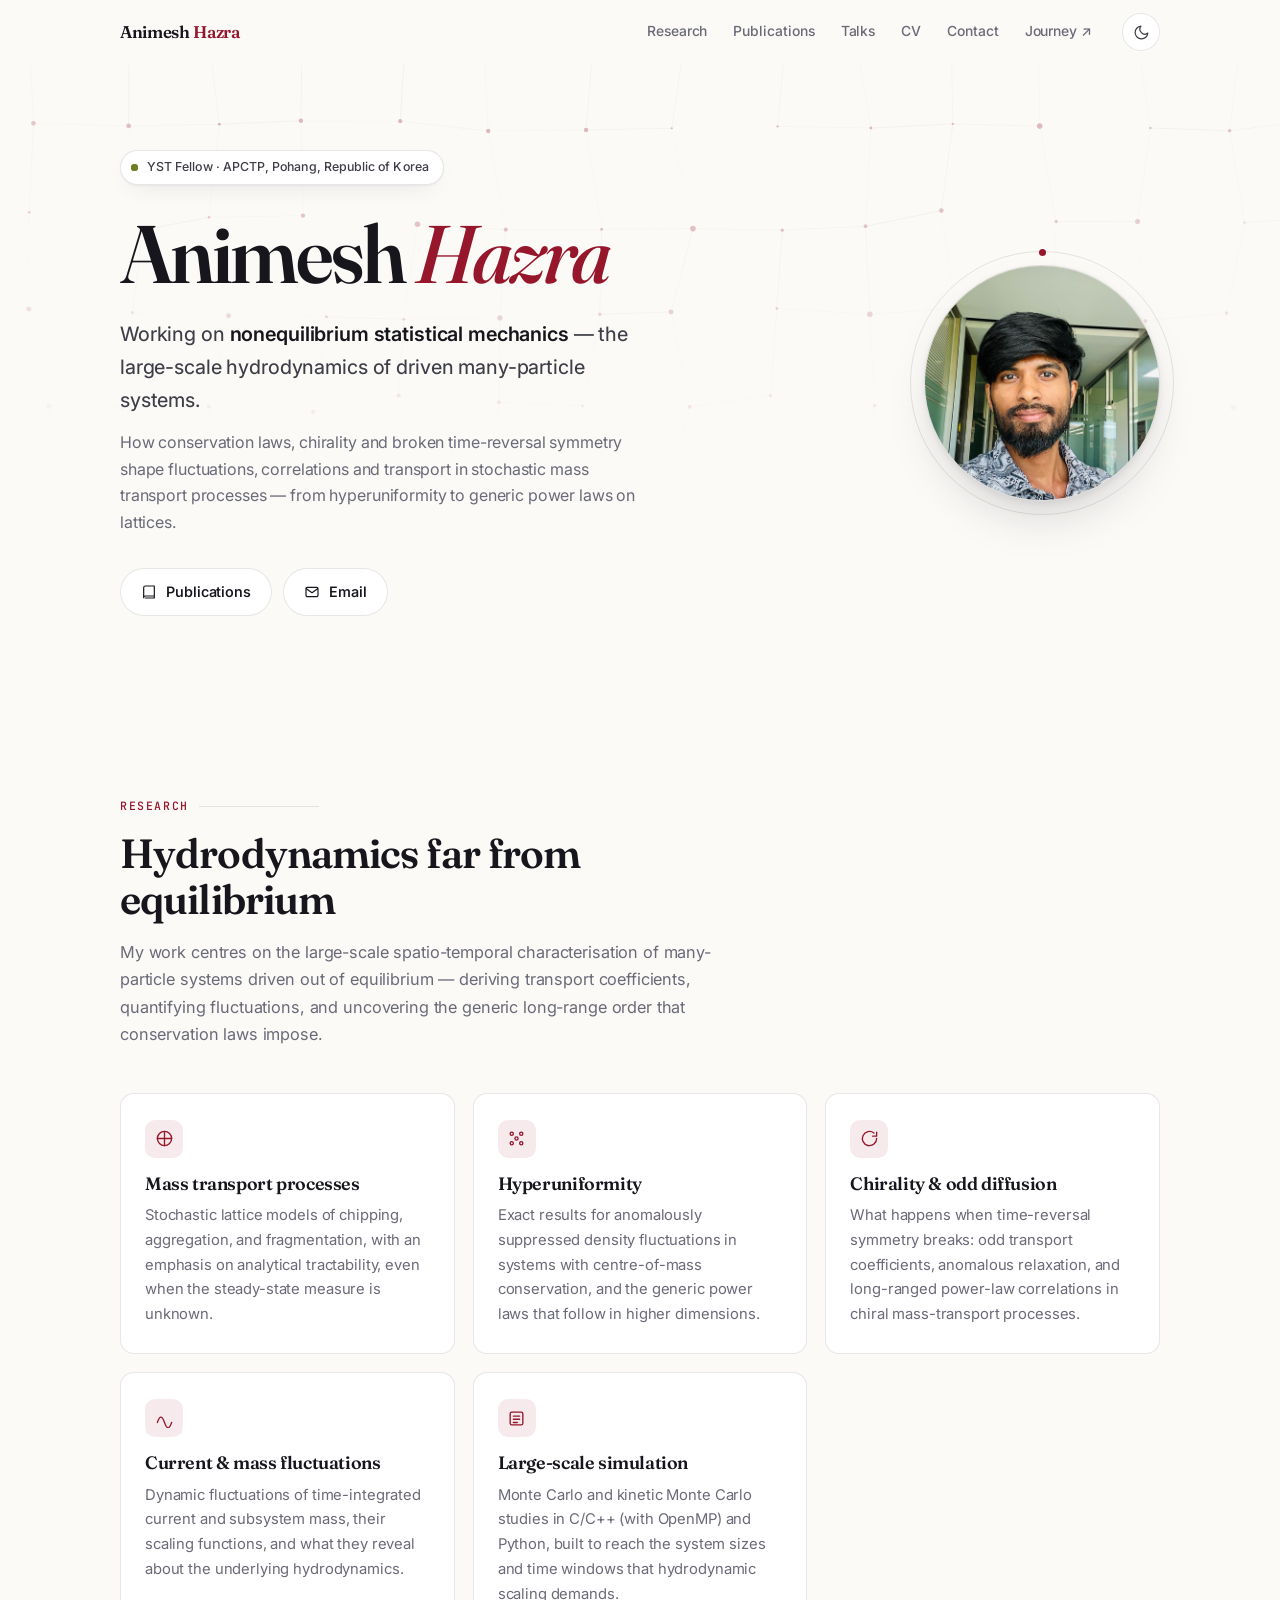
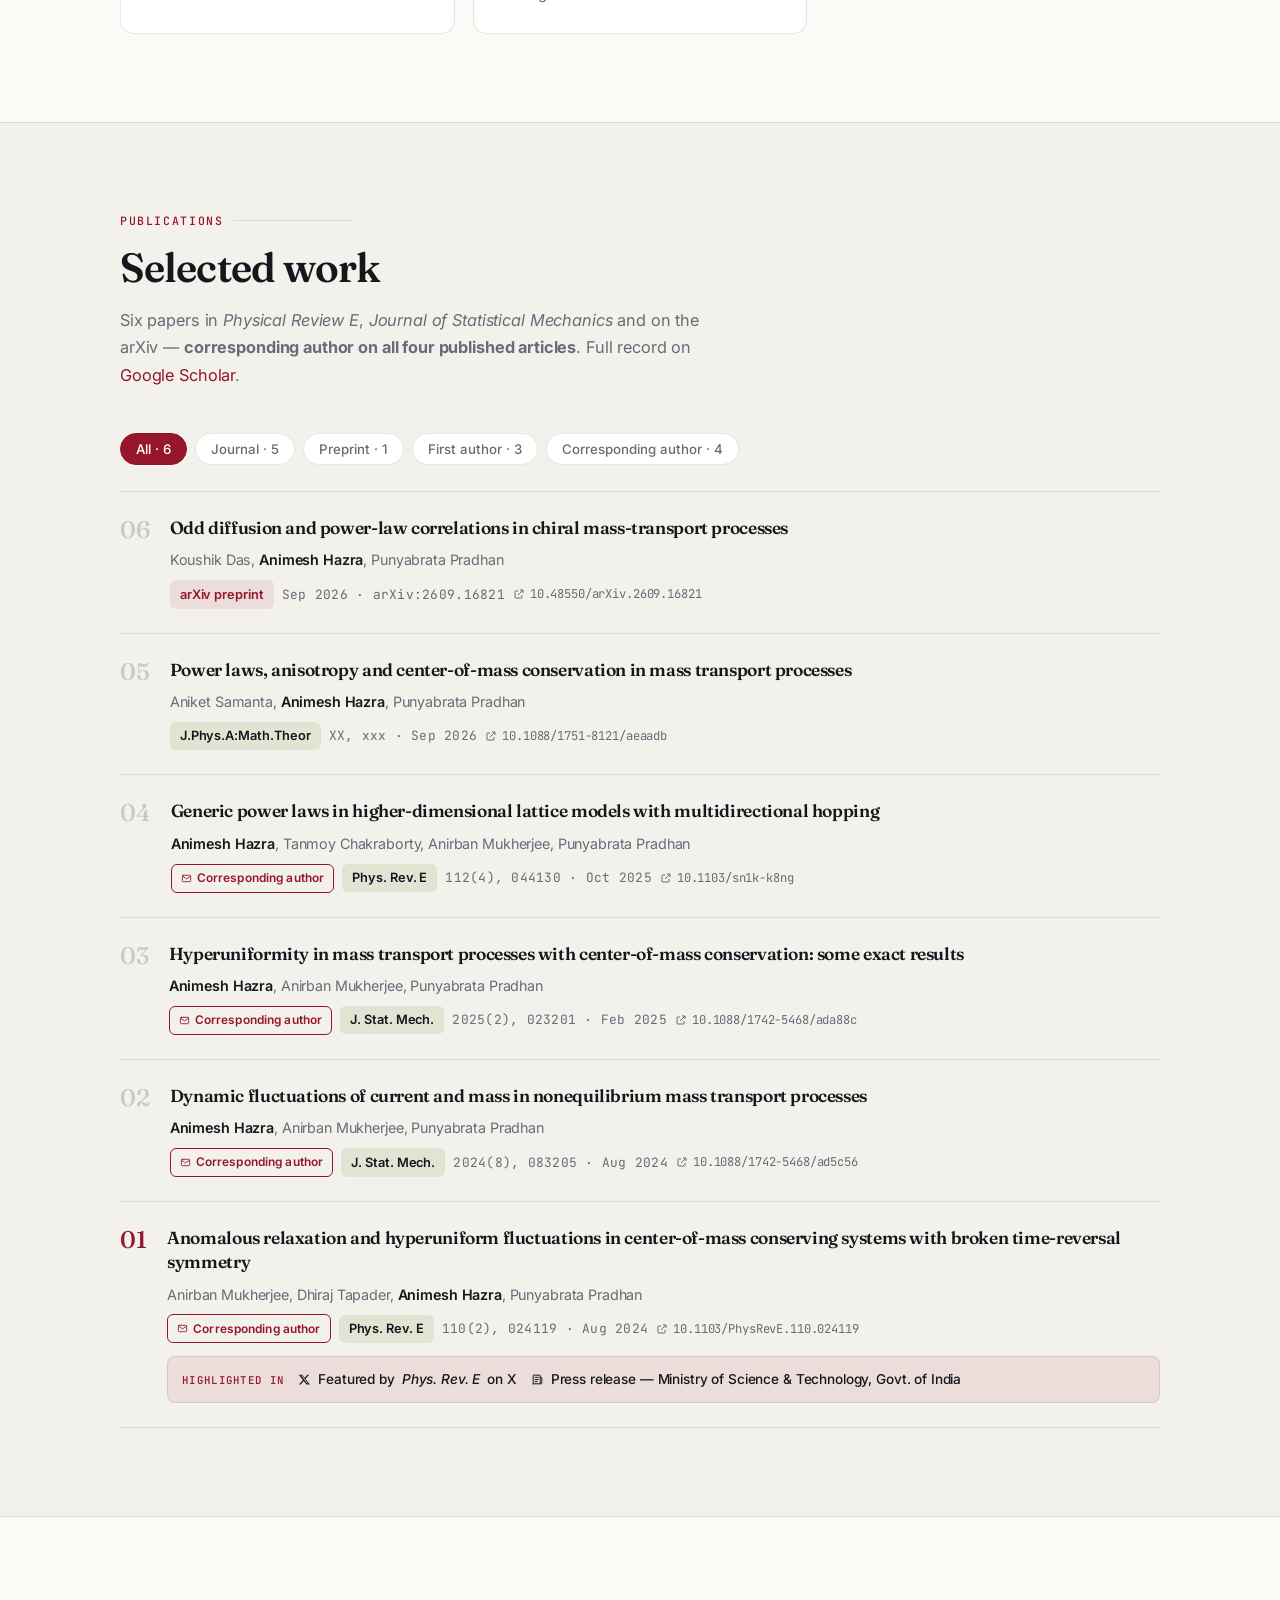
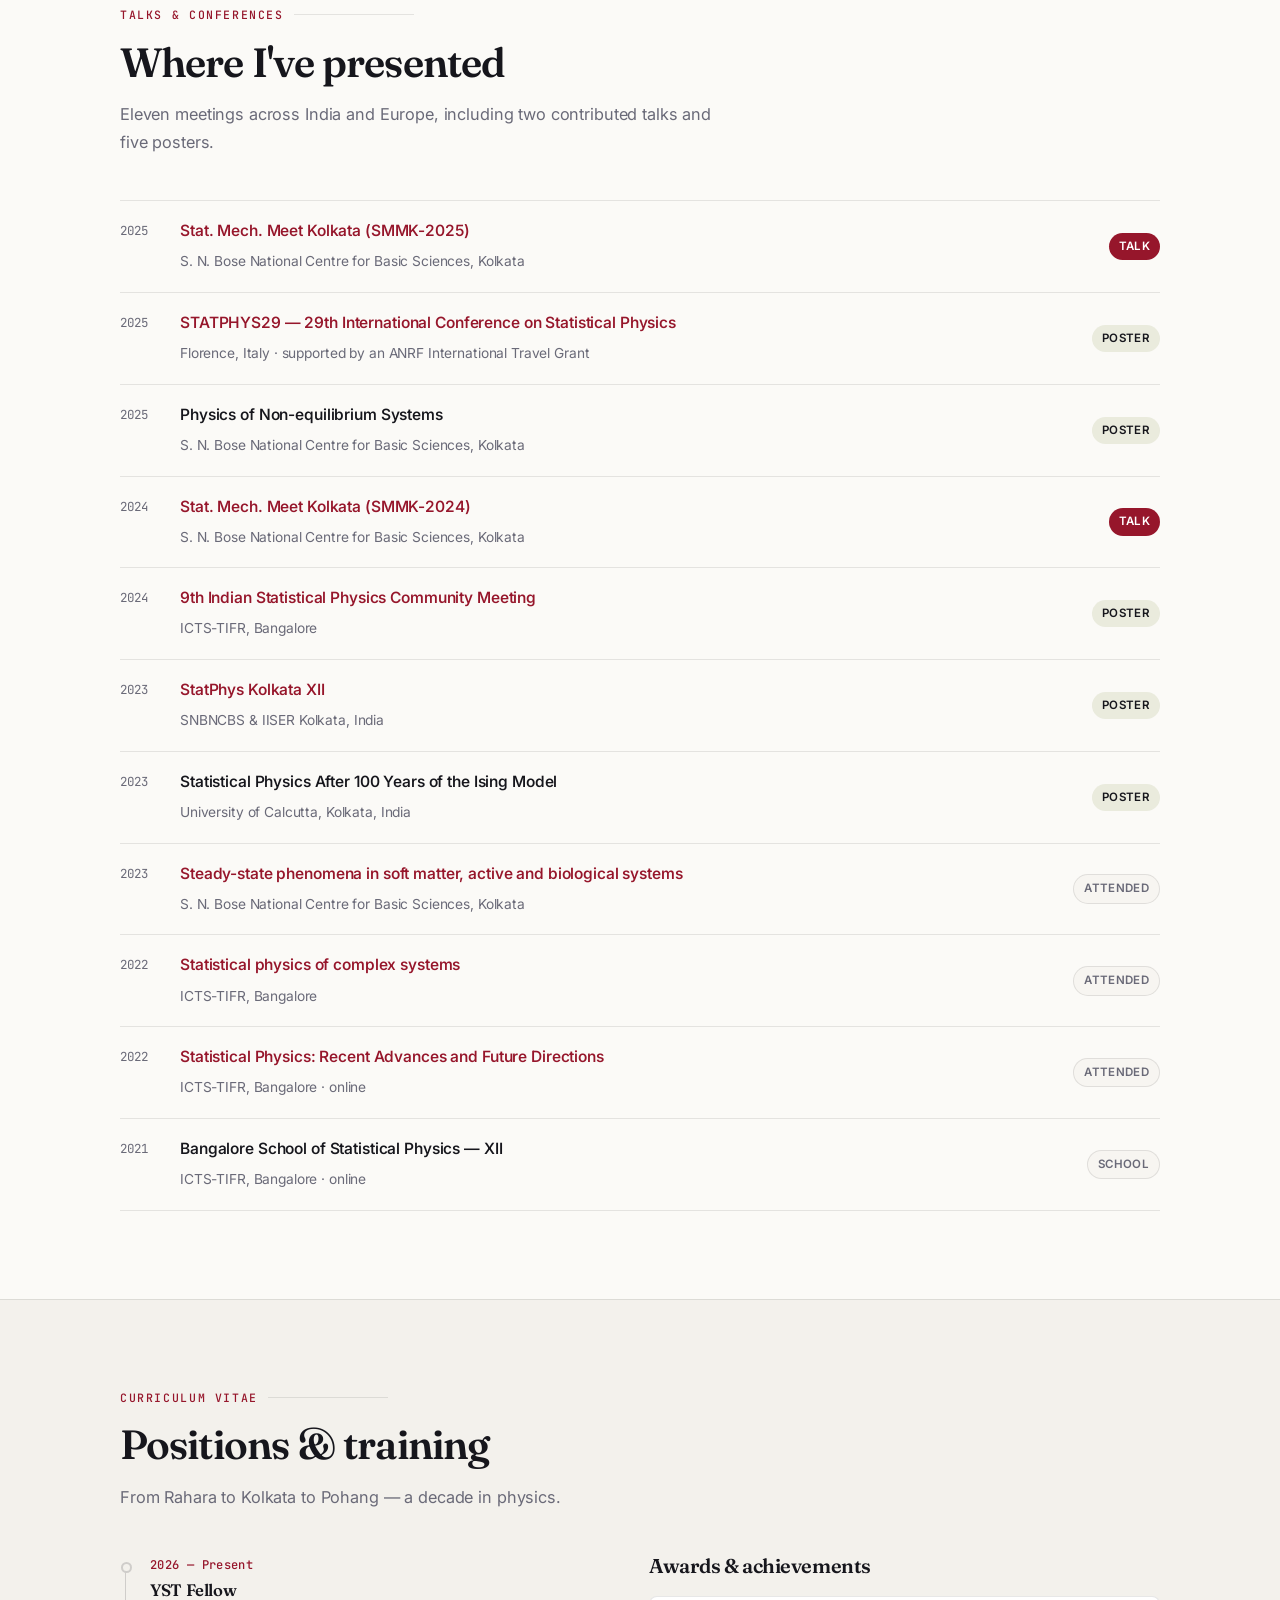
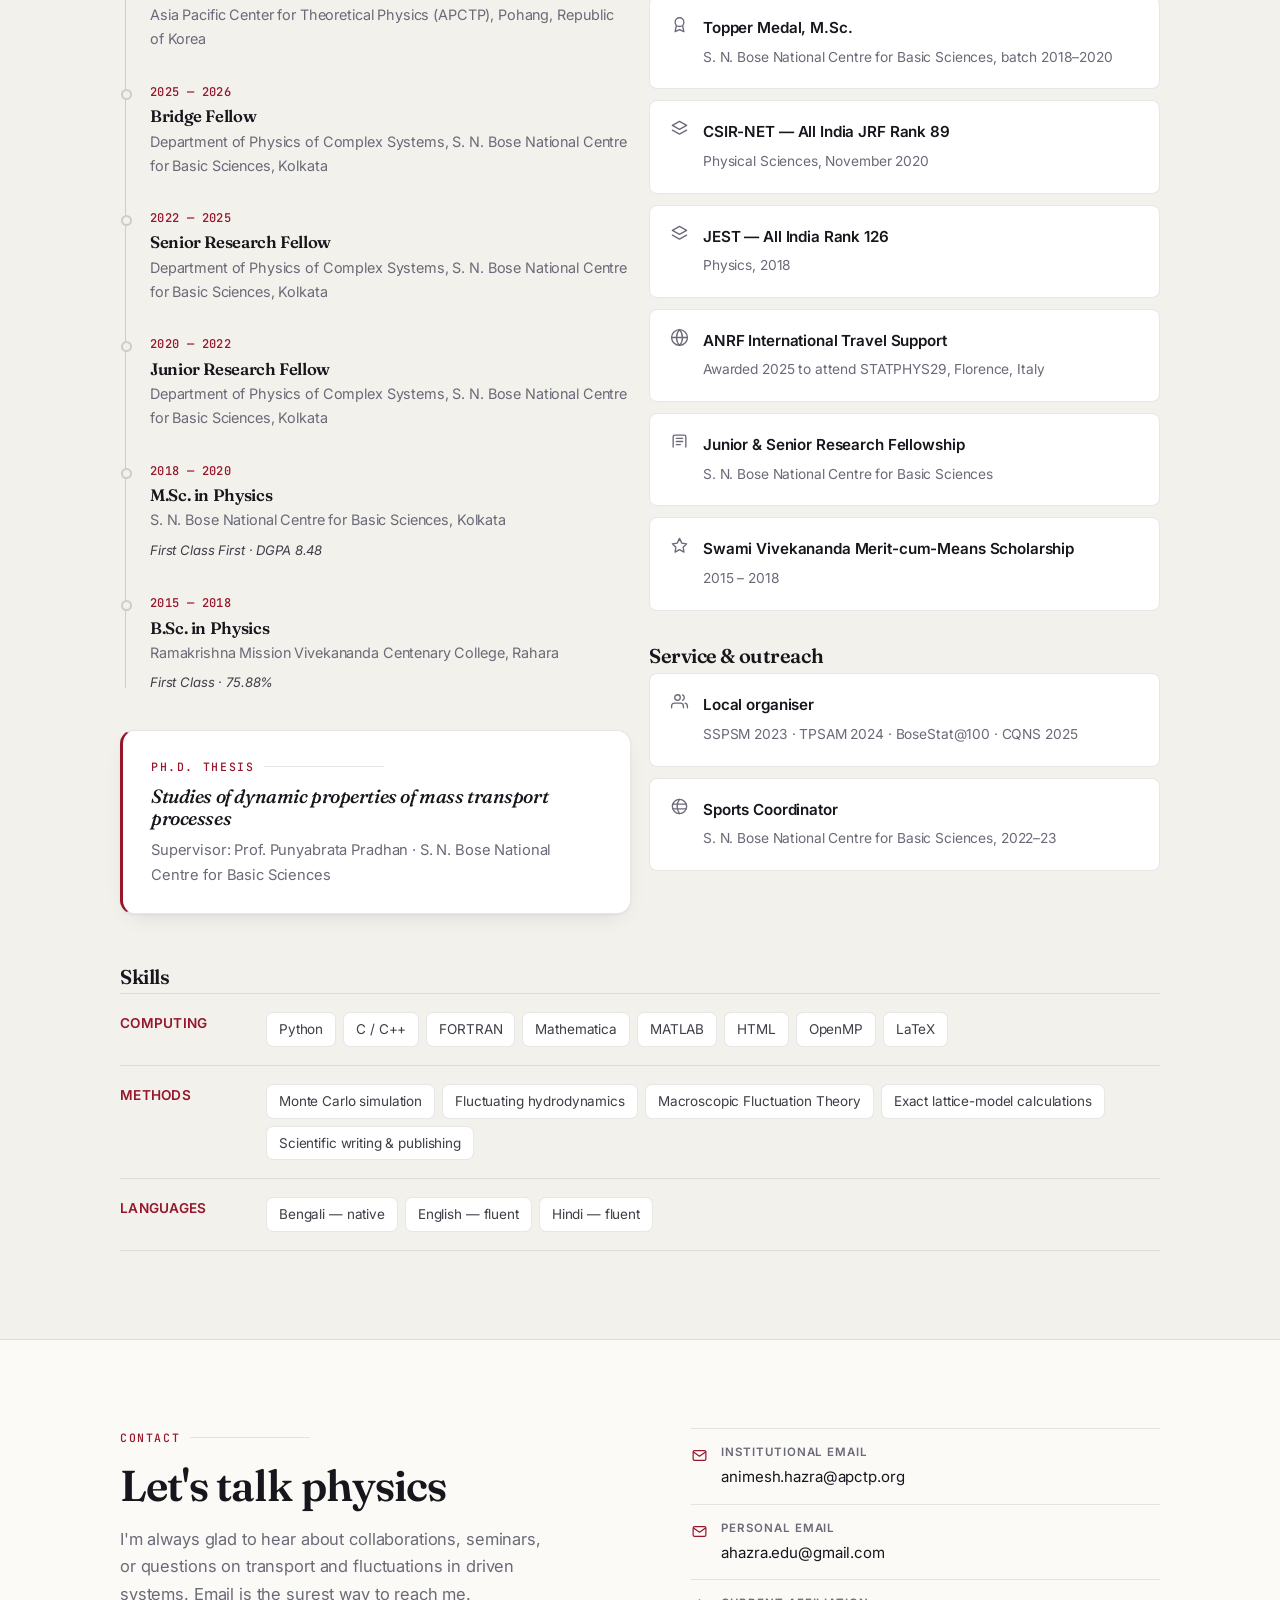
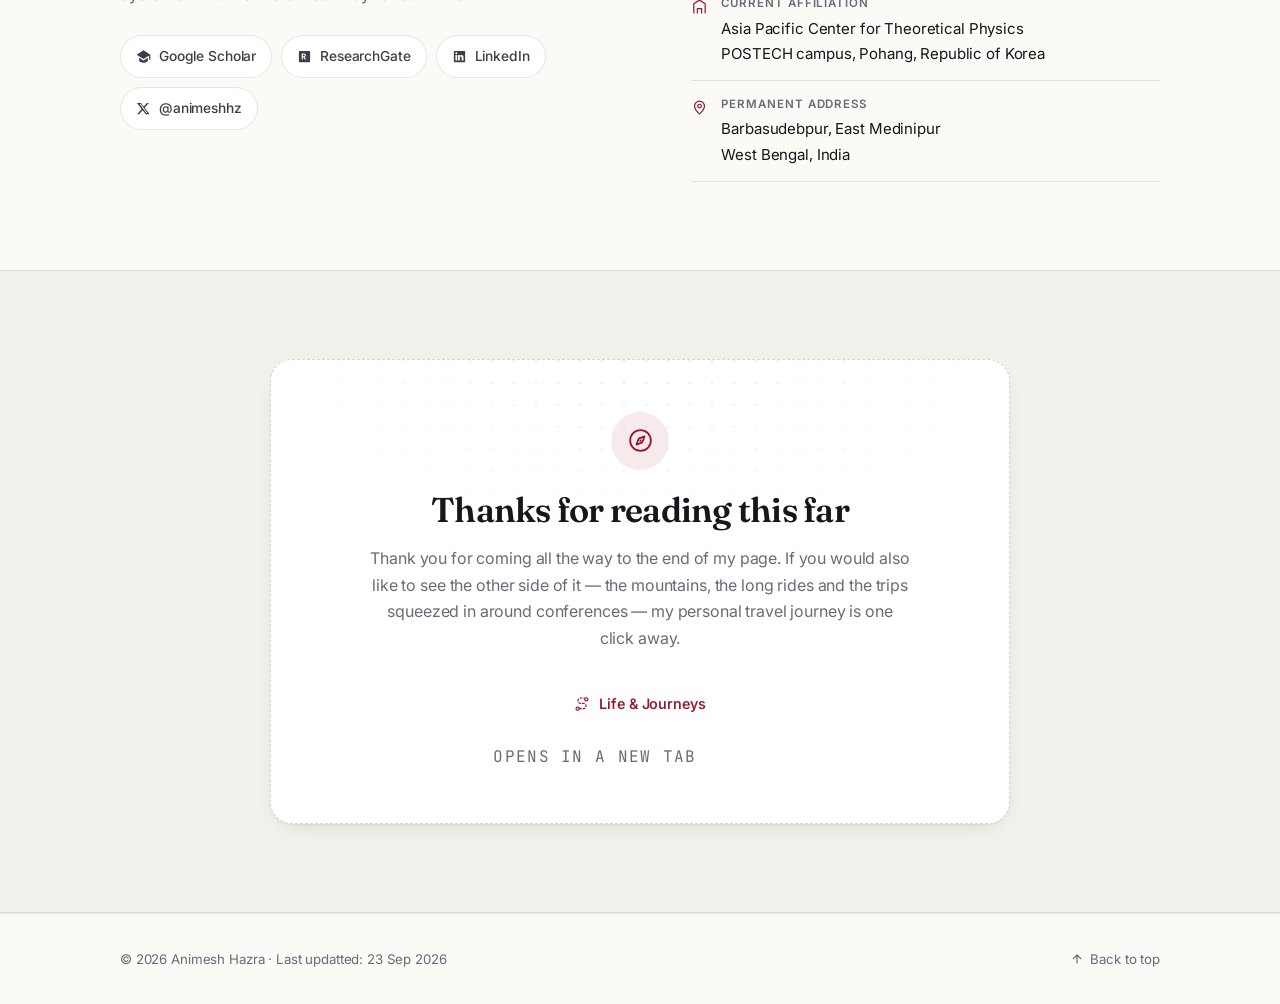
==== commit 6ffb926b: "Adjust publication counts in filters Updated the count of journal and preprint publications in the f" ====
--- a/index.html
+++ b/index.html
@@ -657,8 +657,8 @@
 
     <div class="filters rv" role="group" aria-label="Filter publications">
       <button class="chip" type="button" data-filter="all" aria-pressed="true">All &middot; 6</button>
-      <button class="chip" type="button" data-filter="journal" aria-pressed="false">Journal &middot; 4</button>
-      <button class="chip" type="button" data-filter="preprint" aria-pressed="false">Preprint &middot; 2</button>
+      <button class="chip" type="button" data-filter="journal" aria-pressed="false">Journal &middot; 5</button>
+      <button class="chip" type="button" data-filter="preprint" aria-pressed="false">Preprint &middot; 1</button>
       <button class="chip" type="button" data-filter="first" aria-pressed="false">First author &middot; 3</button>
       <button class="chip" type="button" data-filter="corr" aria-pressed="false">Corresponding author &middot; 4</button>
     </div>
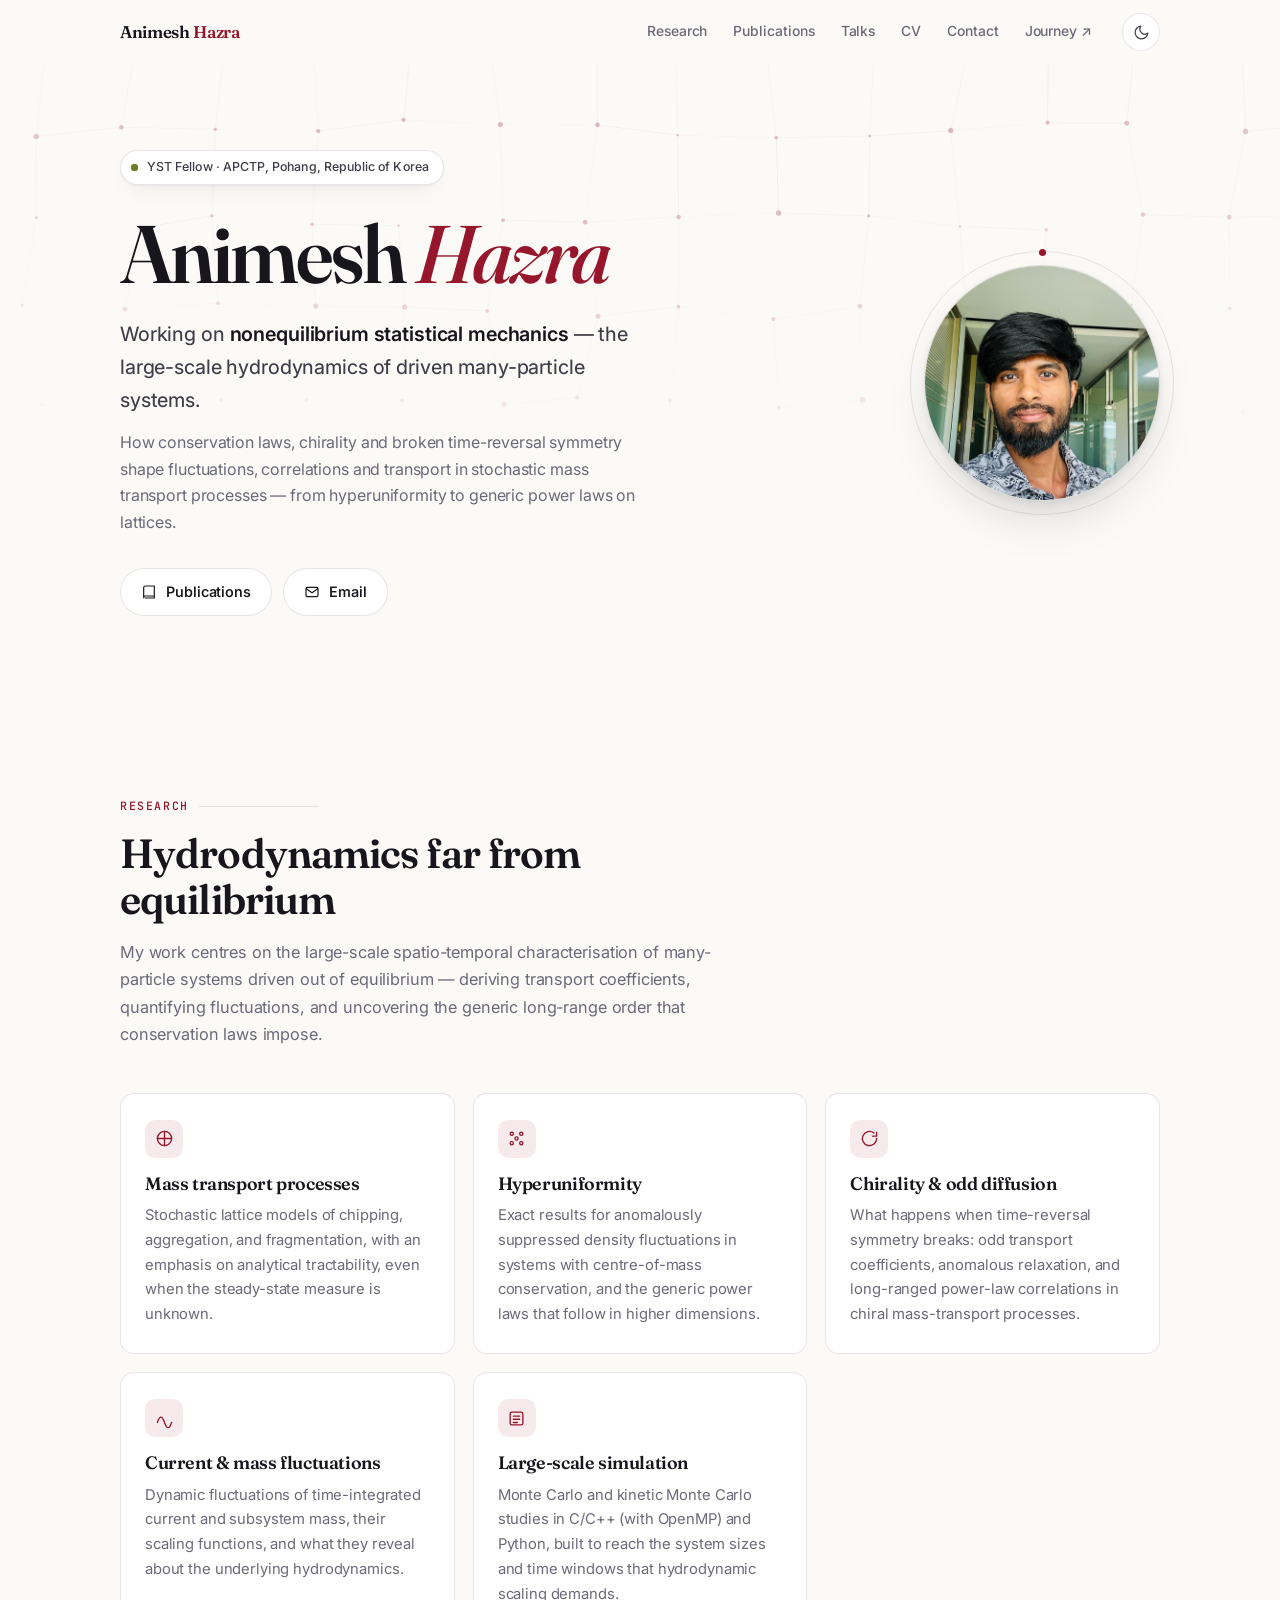
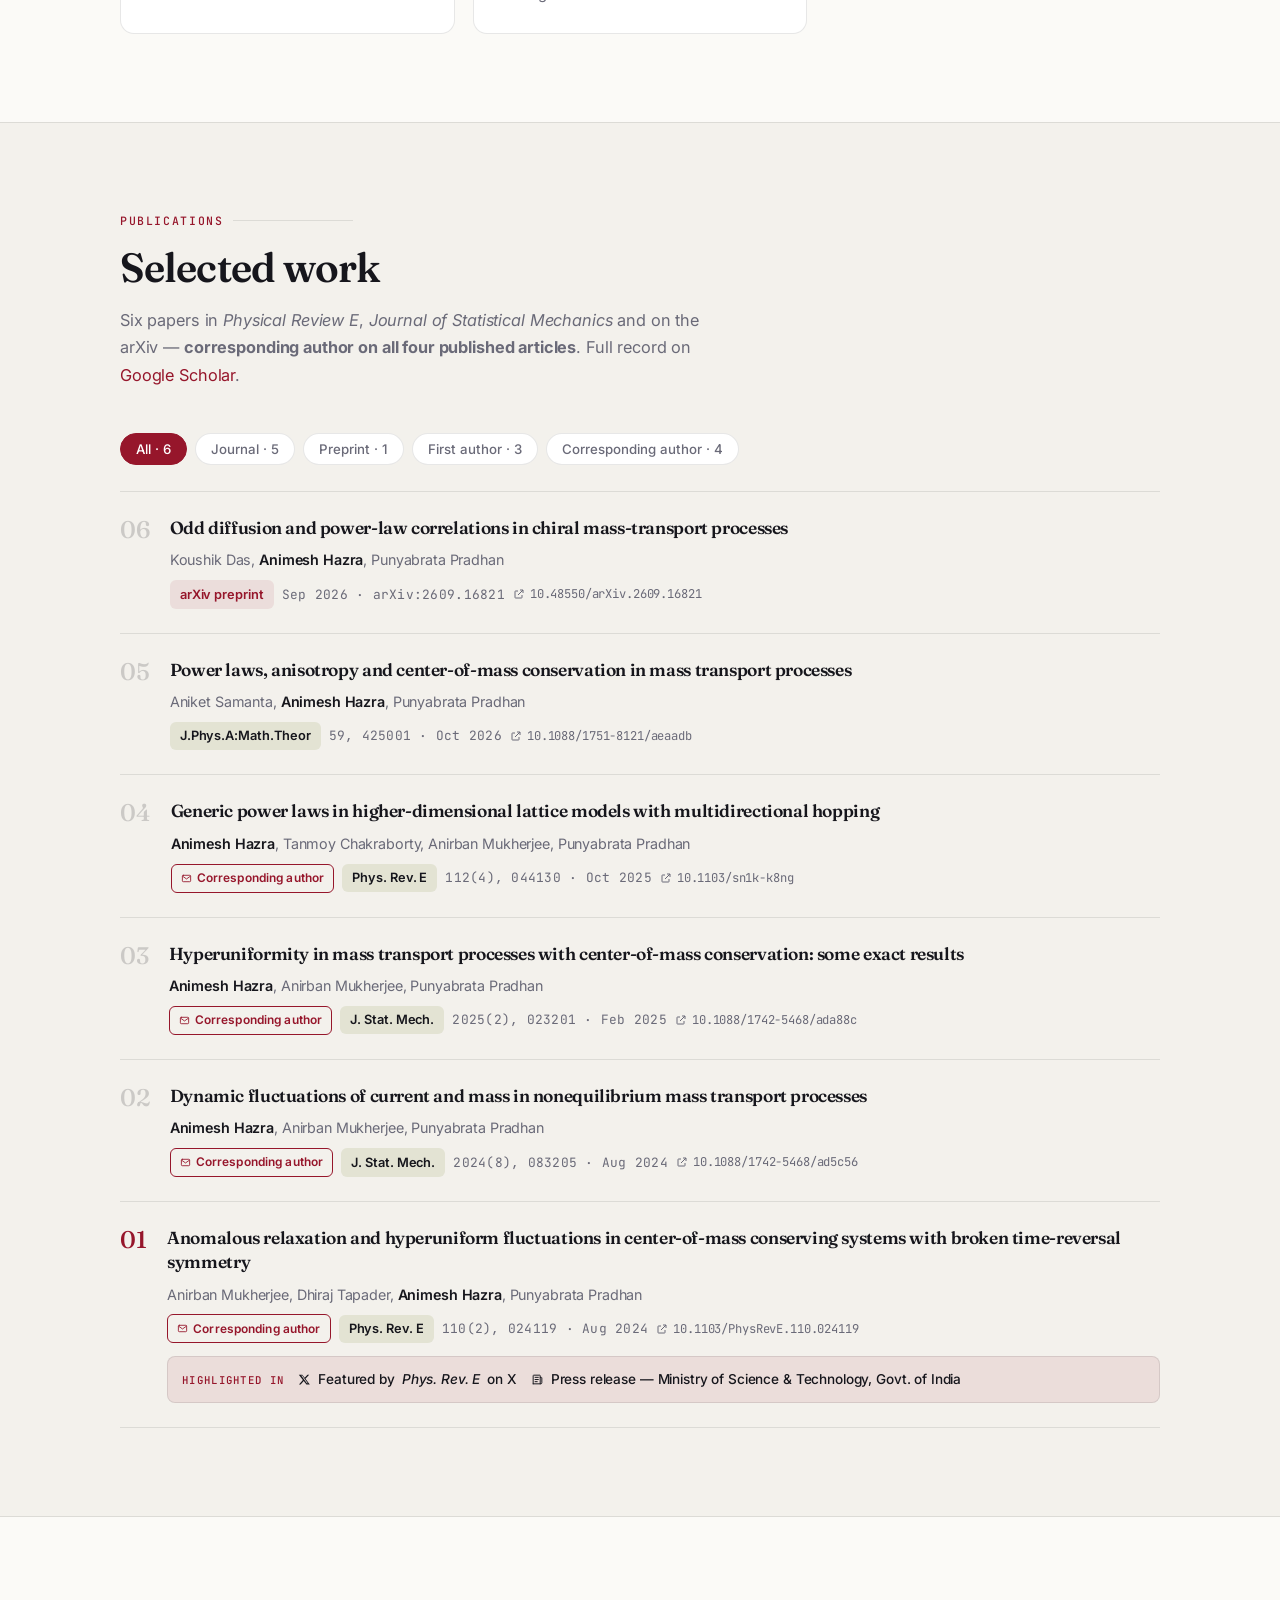
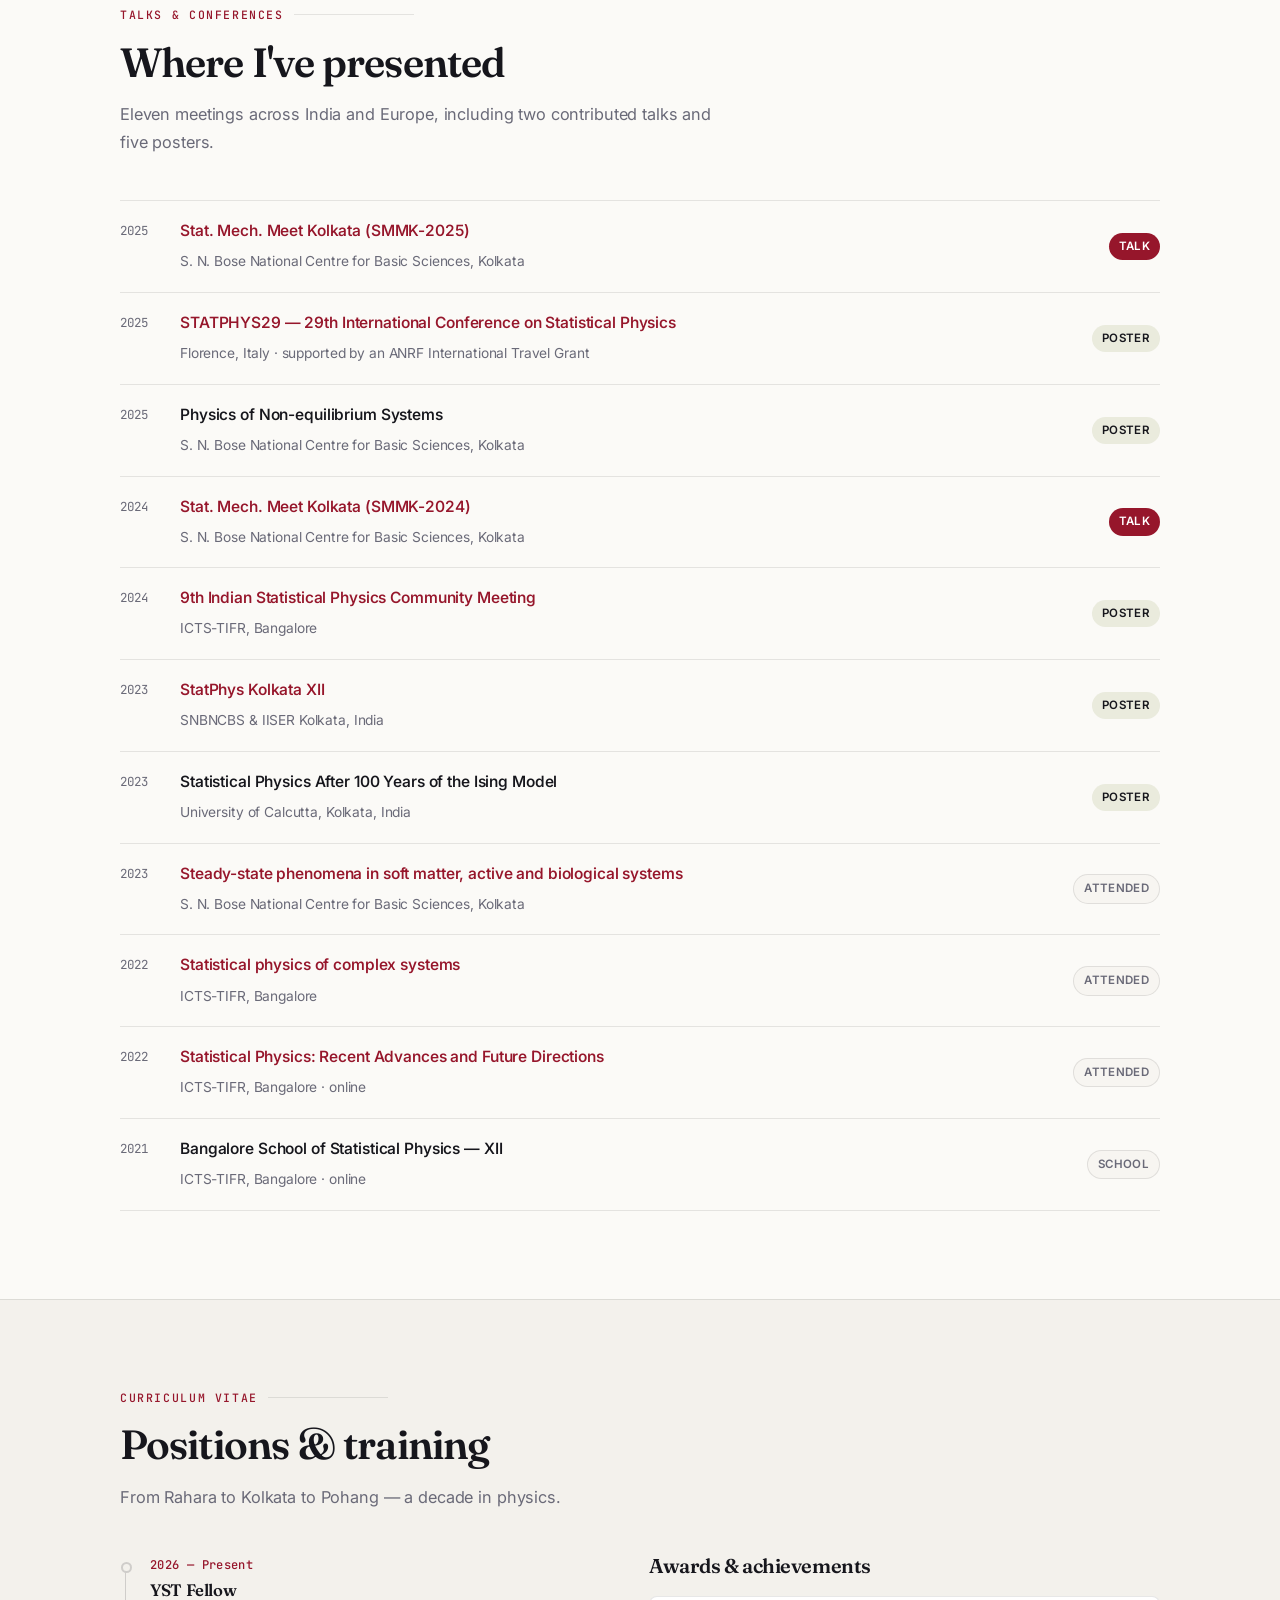
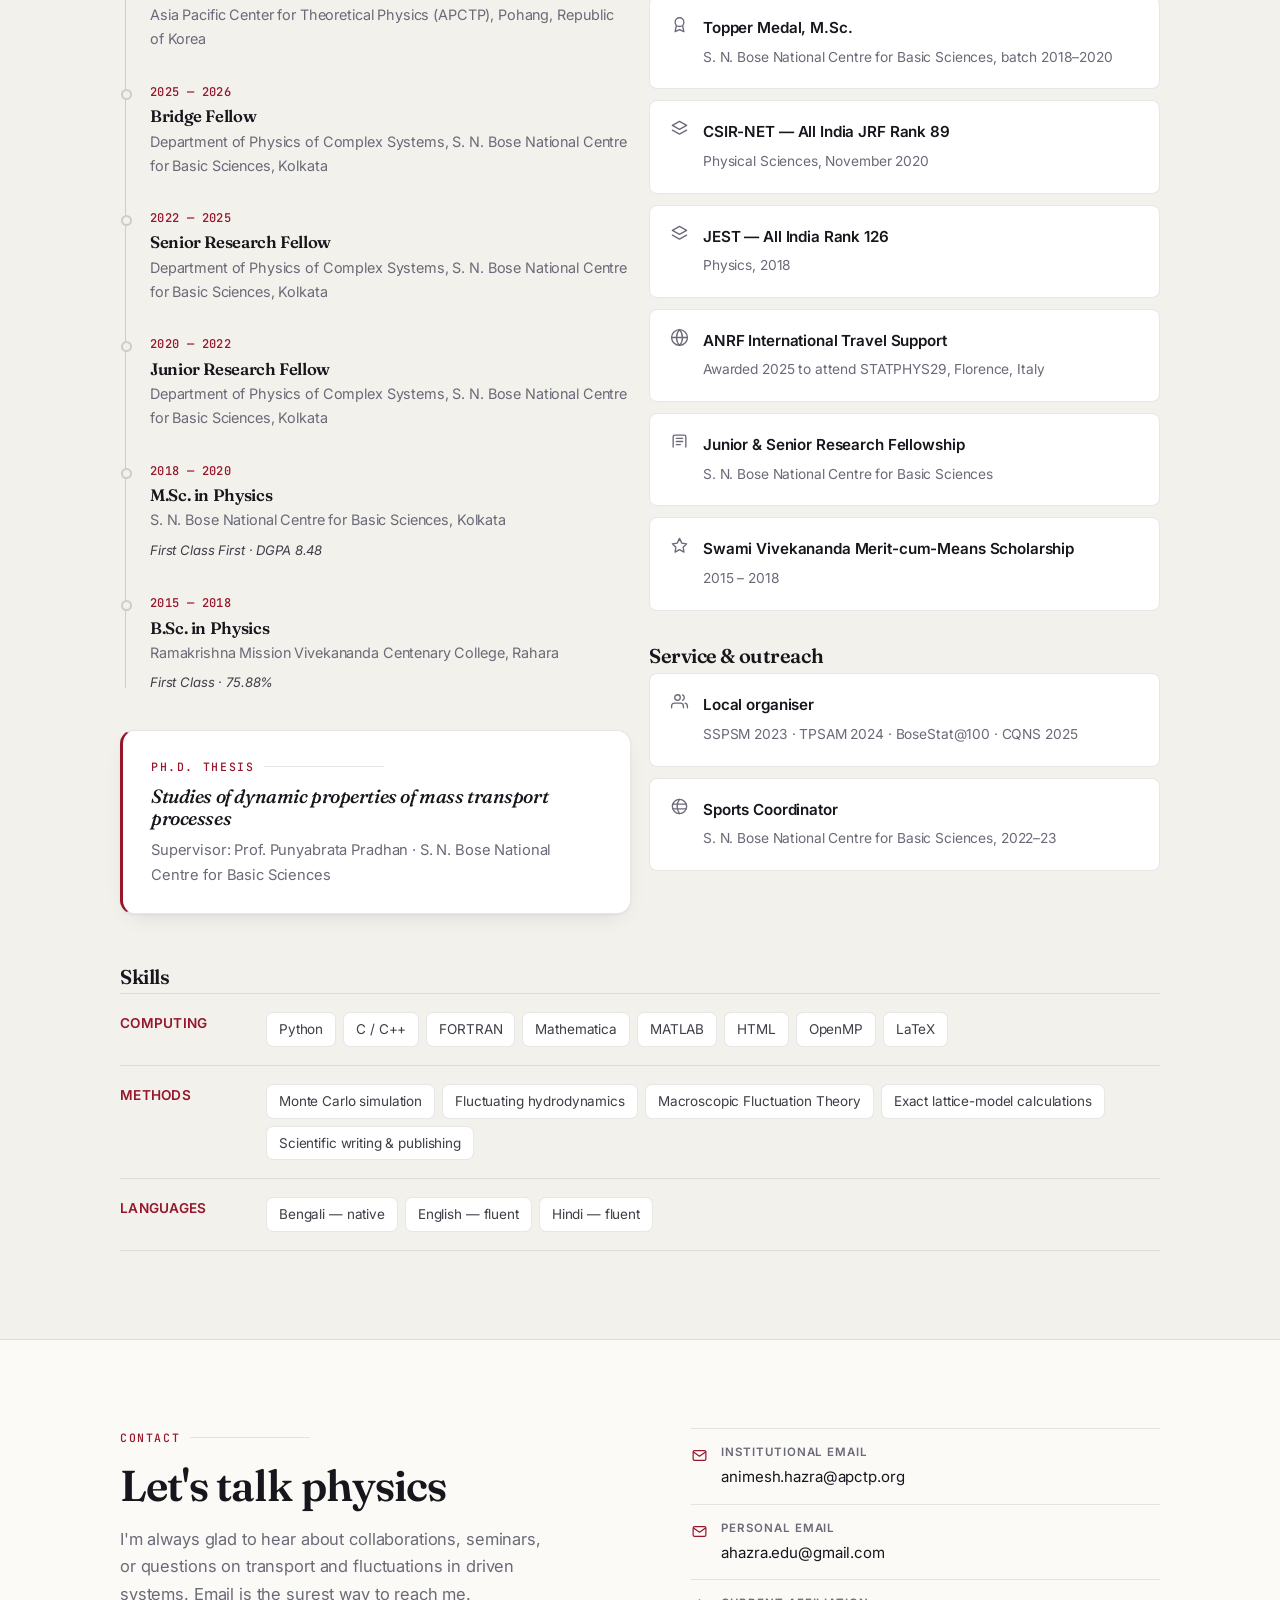
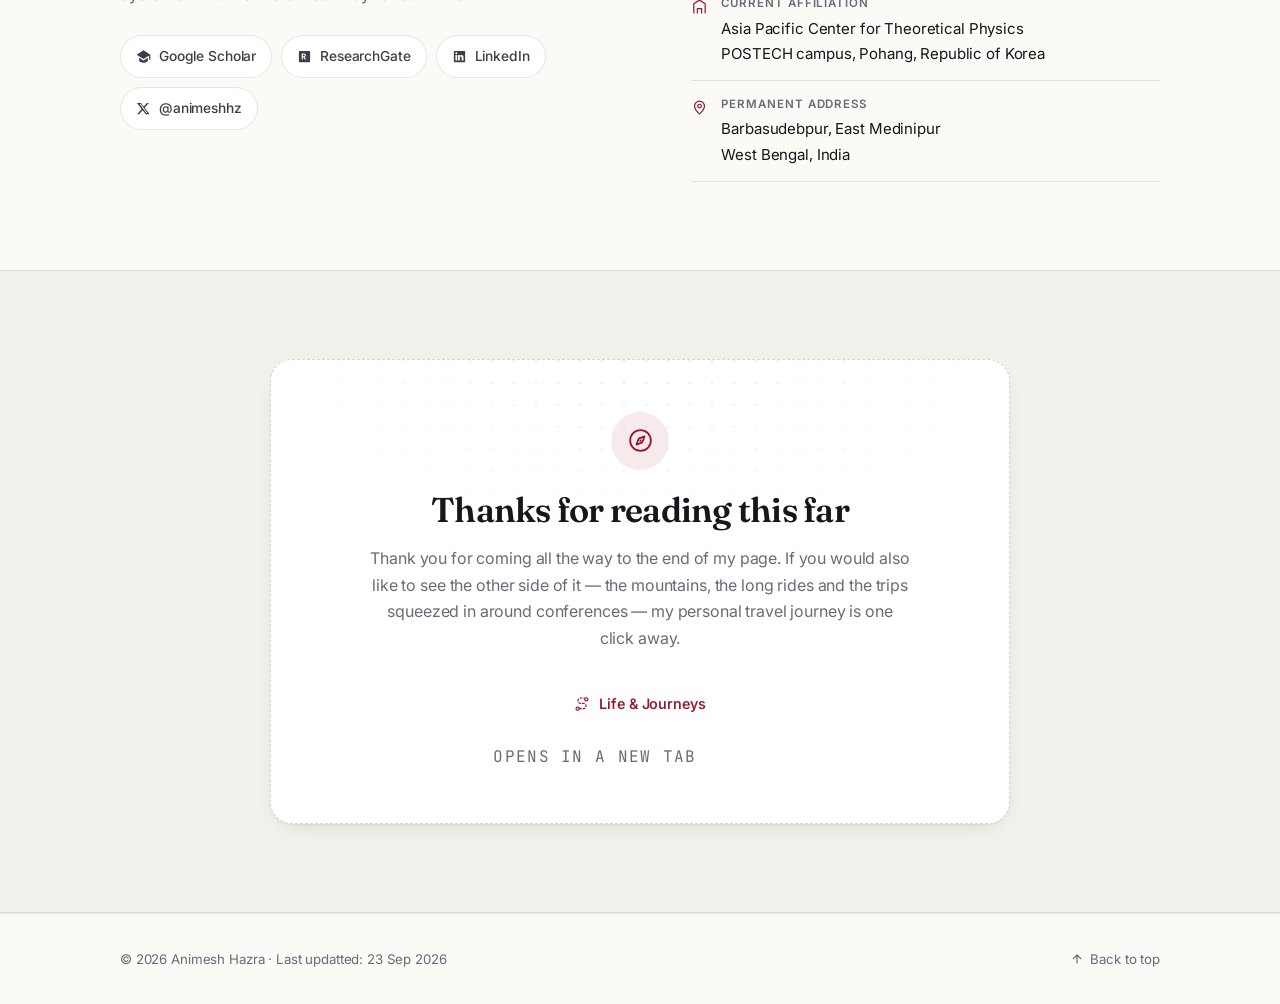
==== commit f689e8da: "Update index.html" ====
--- a/index.html
+++ b/index.html
@@ -688,7 +688,7 @@
           <p class="authors">Aniket Samanta, <span class="me">Animesh Hazra</span>, Punyabrata Pradhan</p>
           <div class="pub-meta">
             <span class="venue">J.Phys.A:Math.Theor</span>
-            <span class="mono"> XX, xxx &middot; Sep 2026</span>
+            <span class="mono"> 59, 425001 &middot; Oct 2026</span>
             <a class="doi" href="https://iopscience.iop.org/article/10.1088/1751-8121/aeaadb" target="_blank" rel="noopener">
               <svg viewBox="0 0 24 24" aria-hidden="true"><path d="M14 4h6v6M20 4 10 14M18 14v5a1 1 0 0 1-1 1H5a1 1 0 0 1-1-1V7a1 1 0 0 1 1-1h5"/></svg>
               10.1088/1751-8121/aeaadb
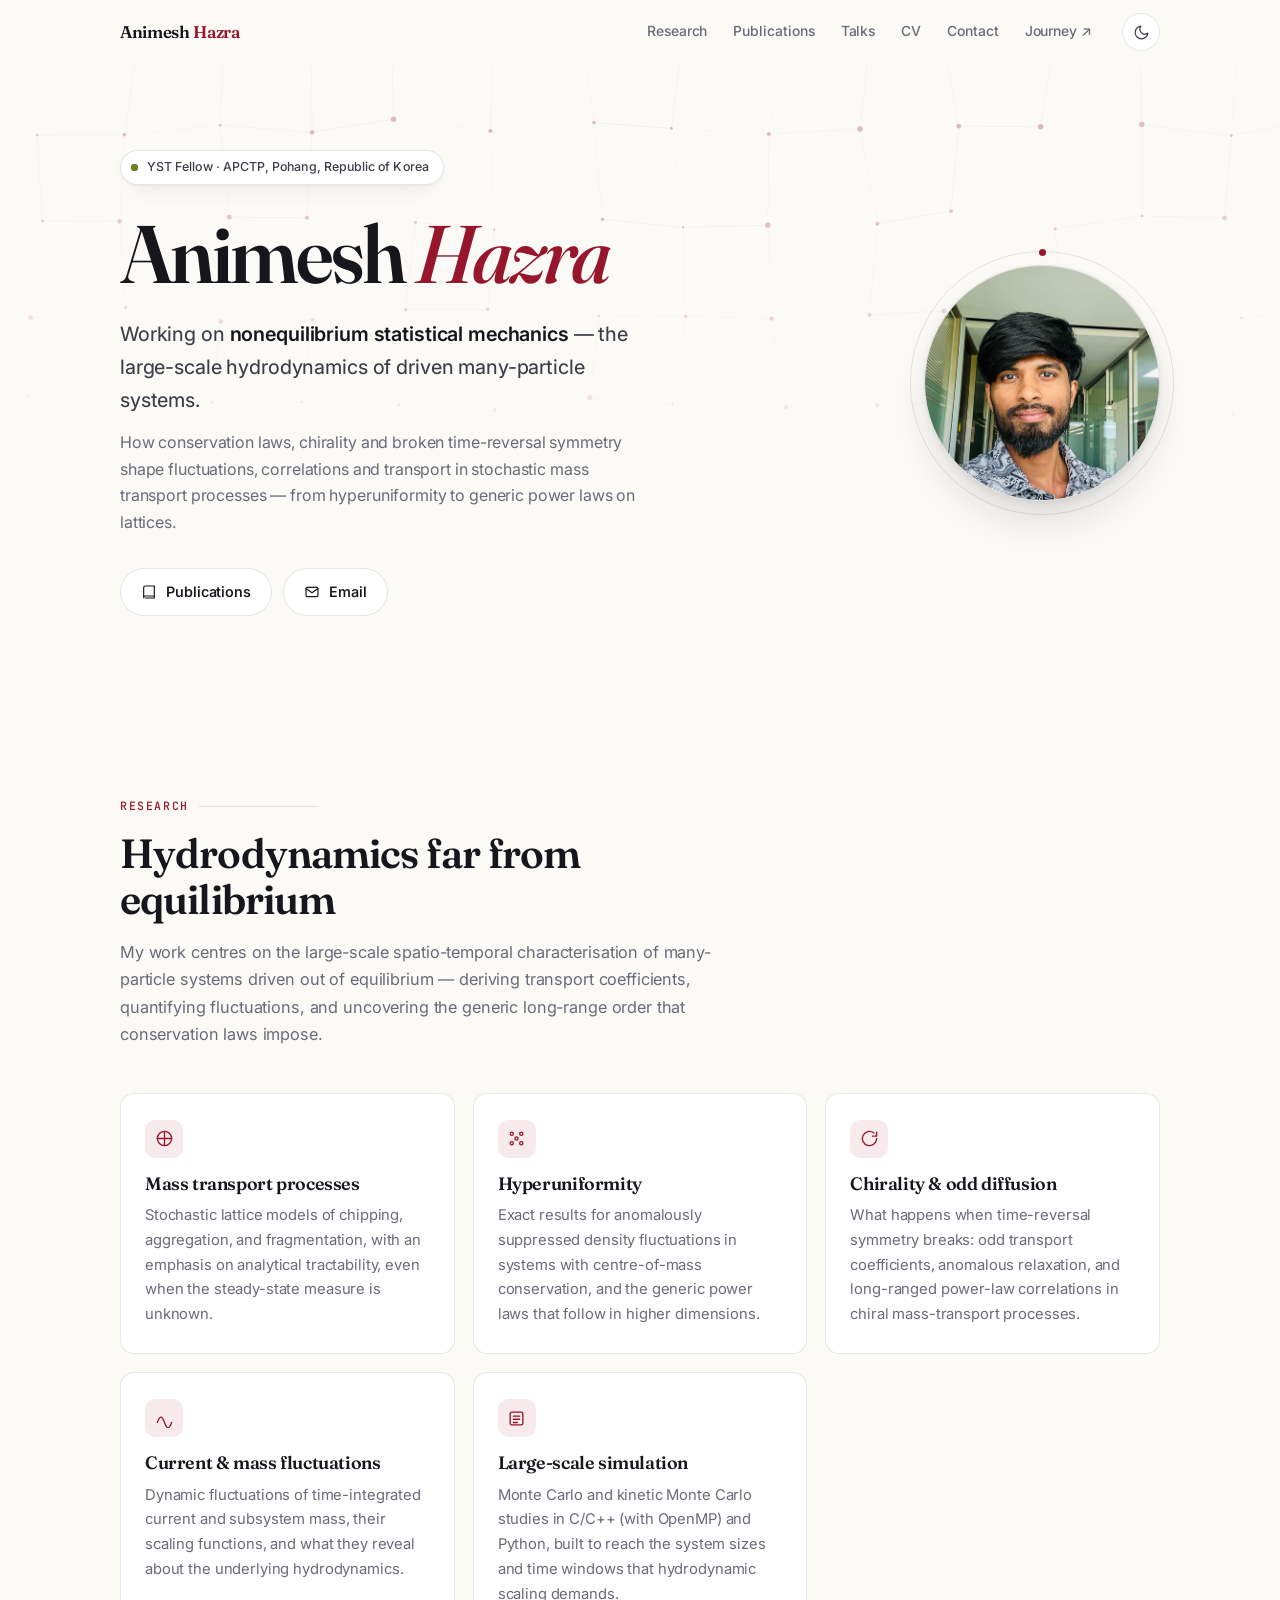
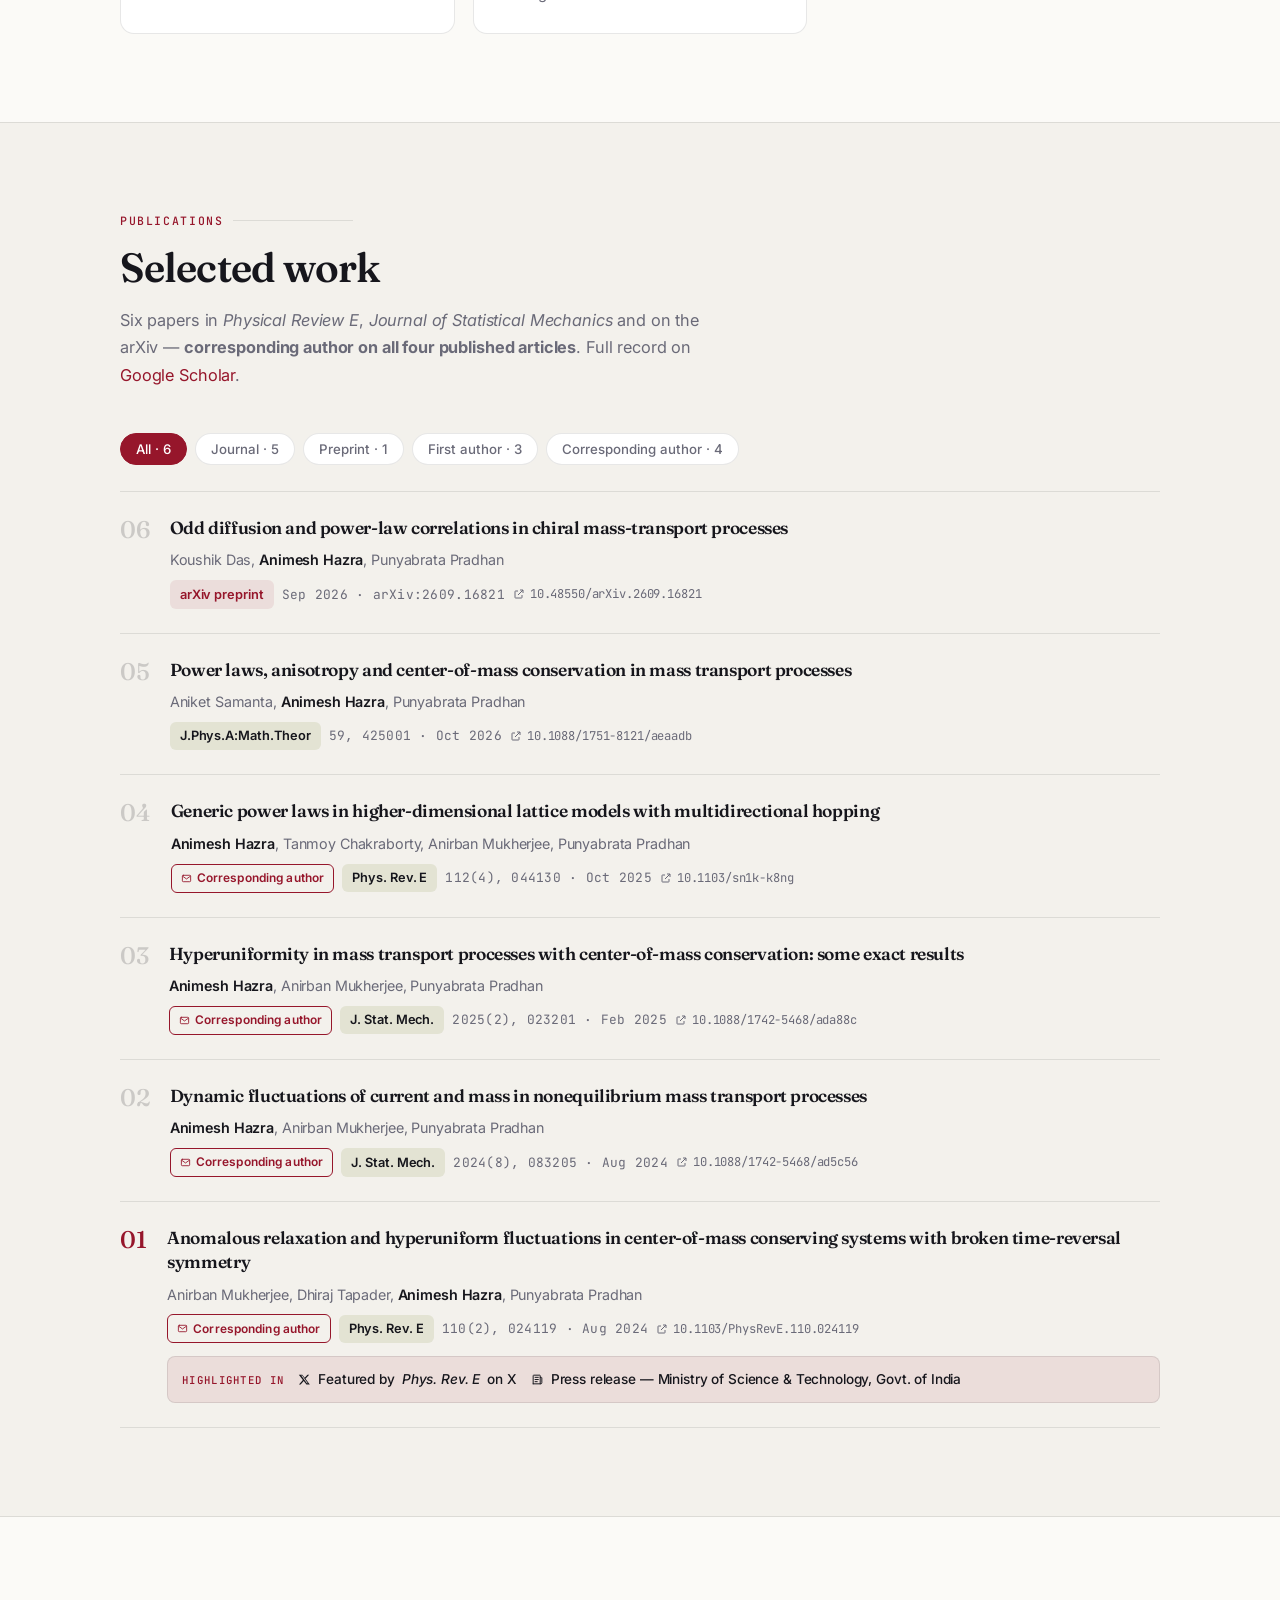
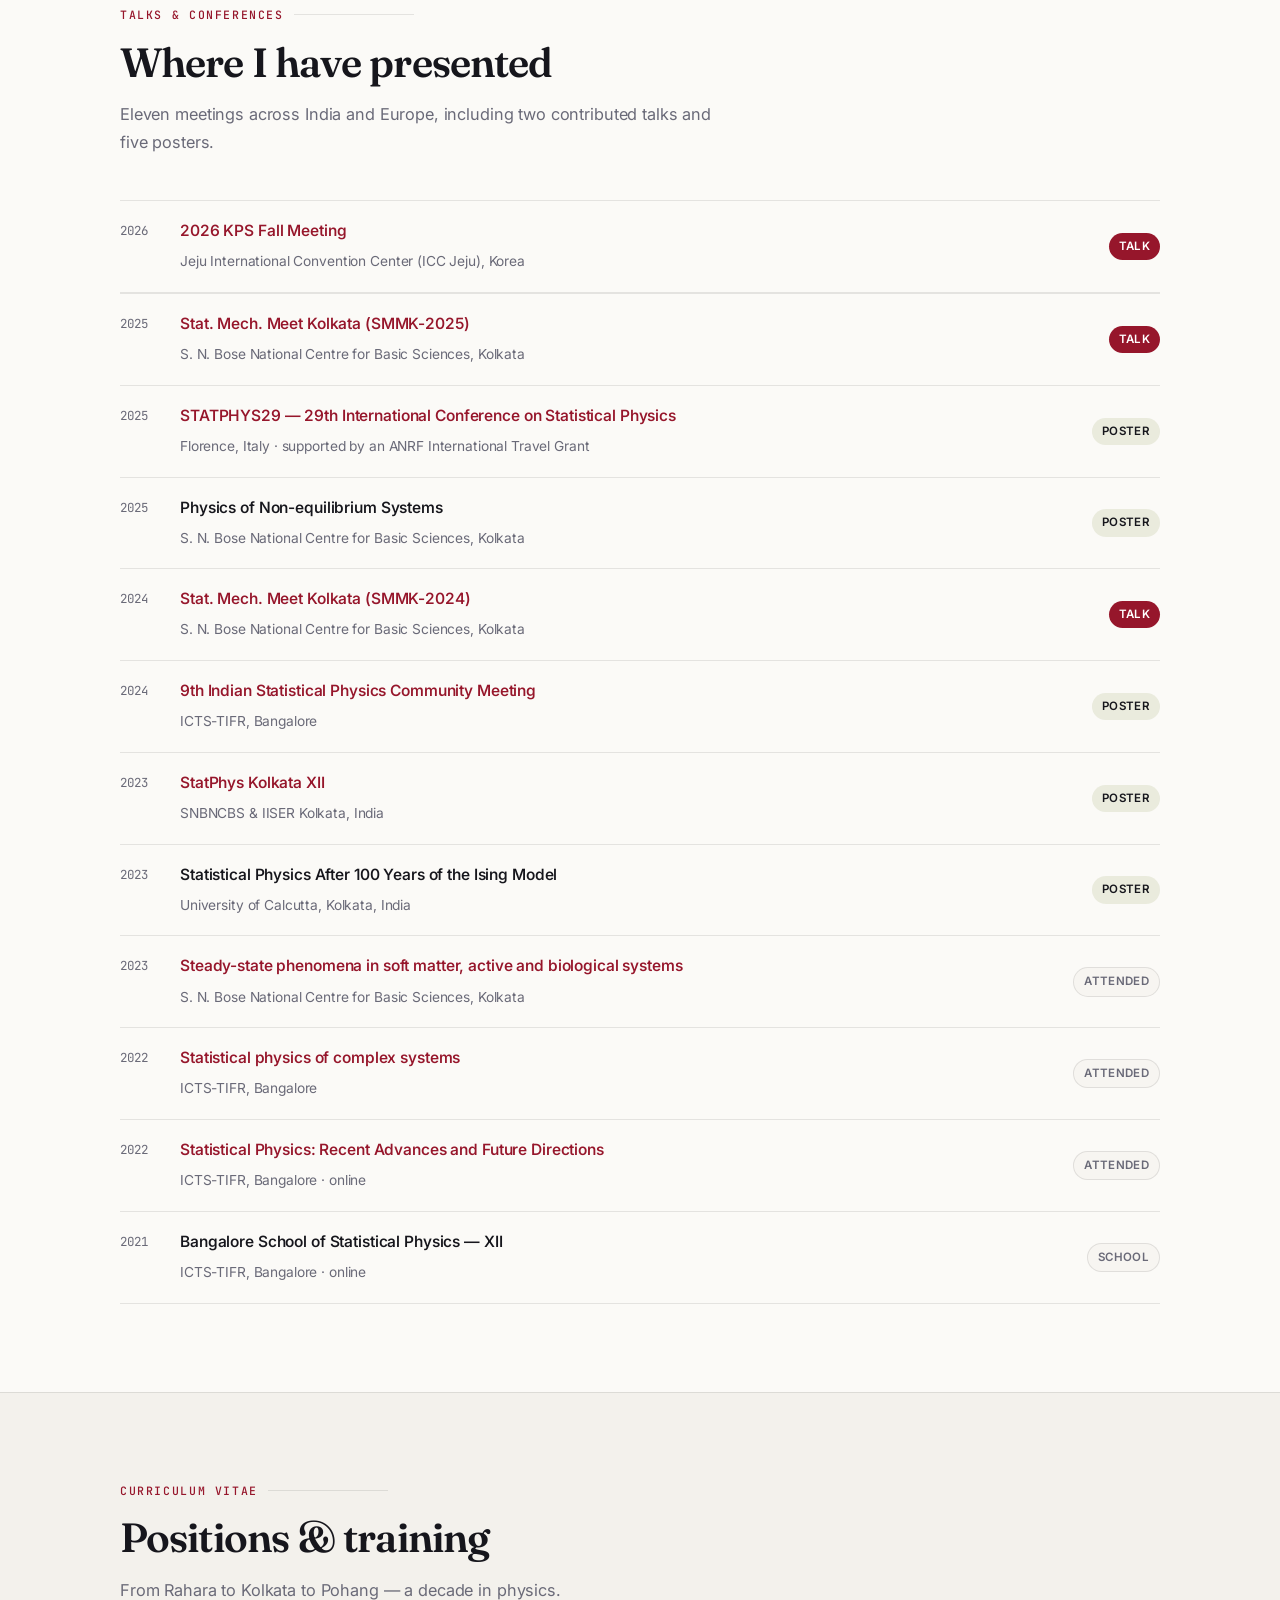
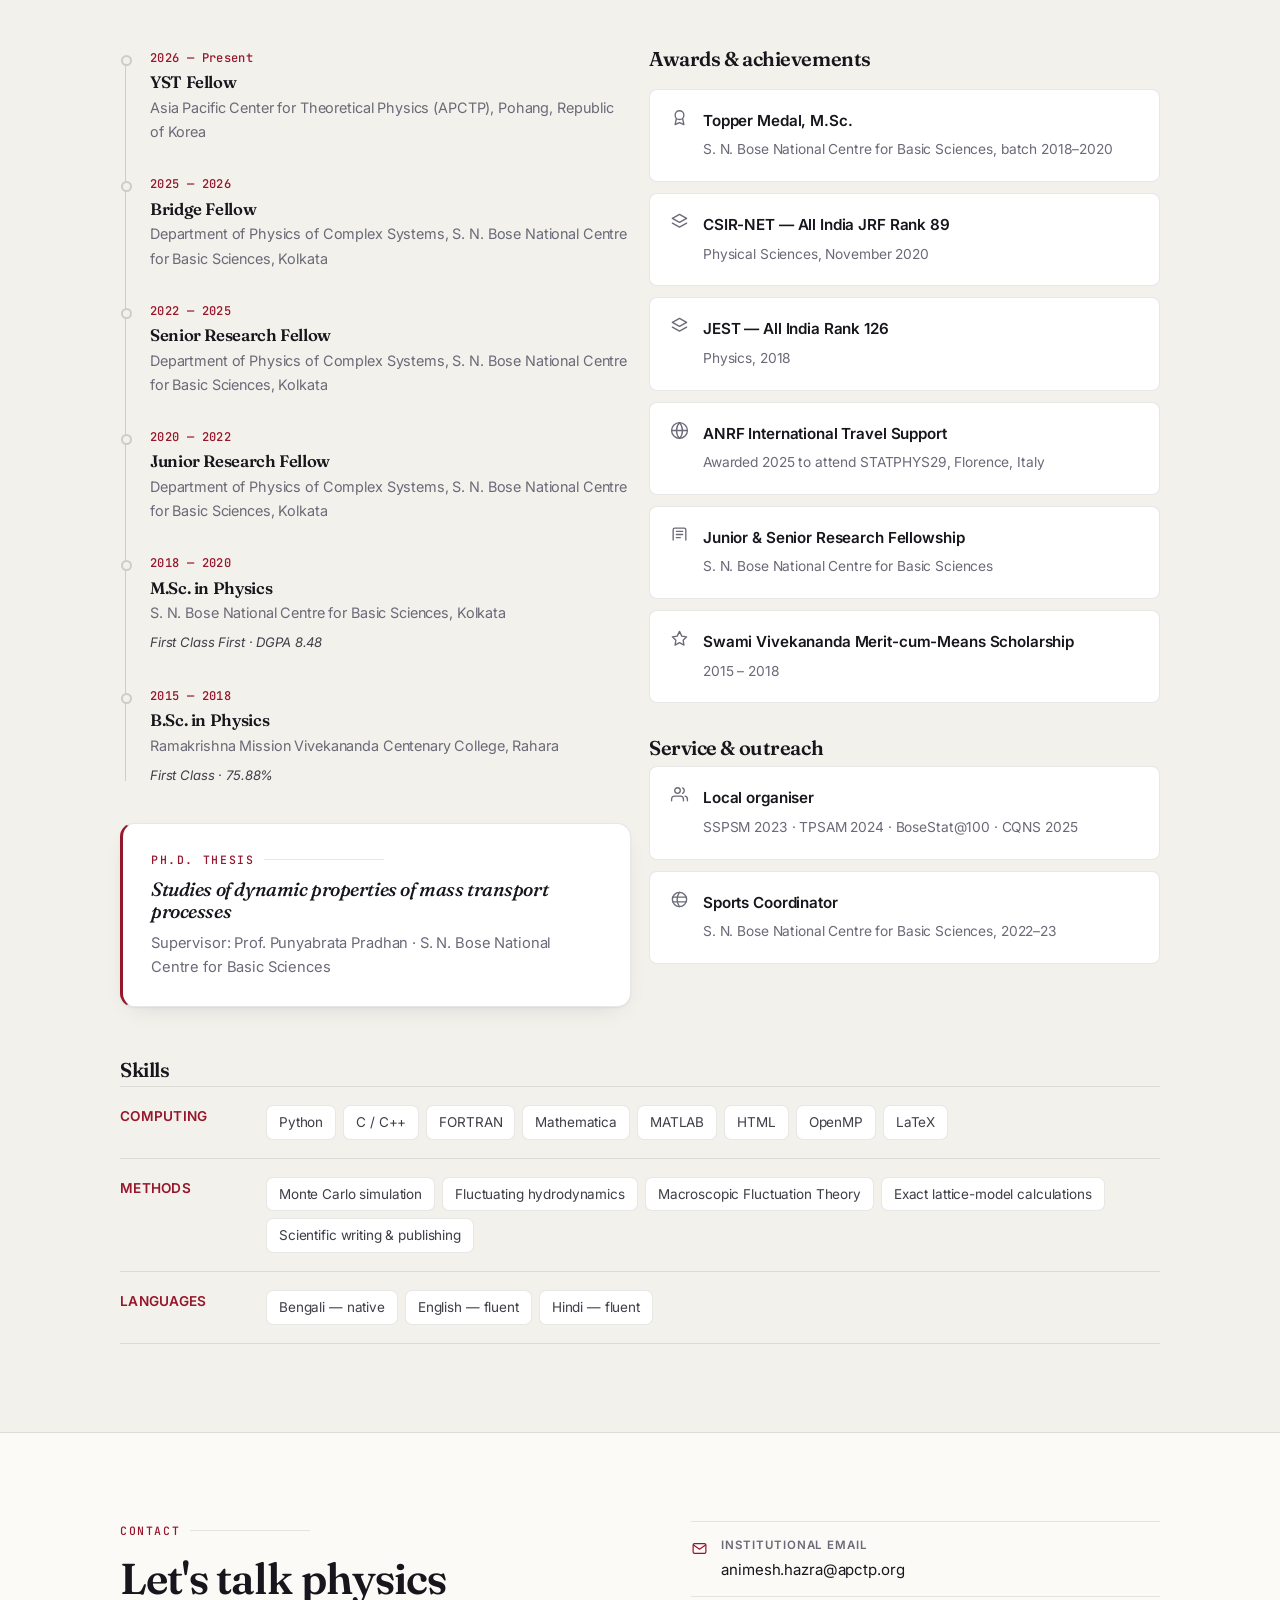
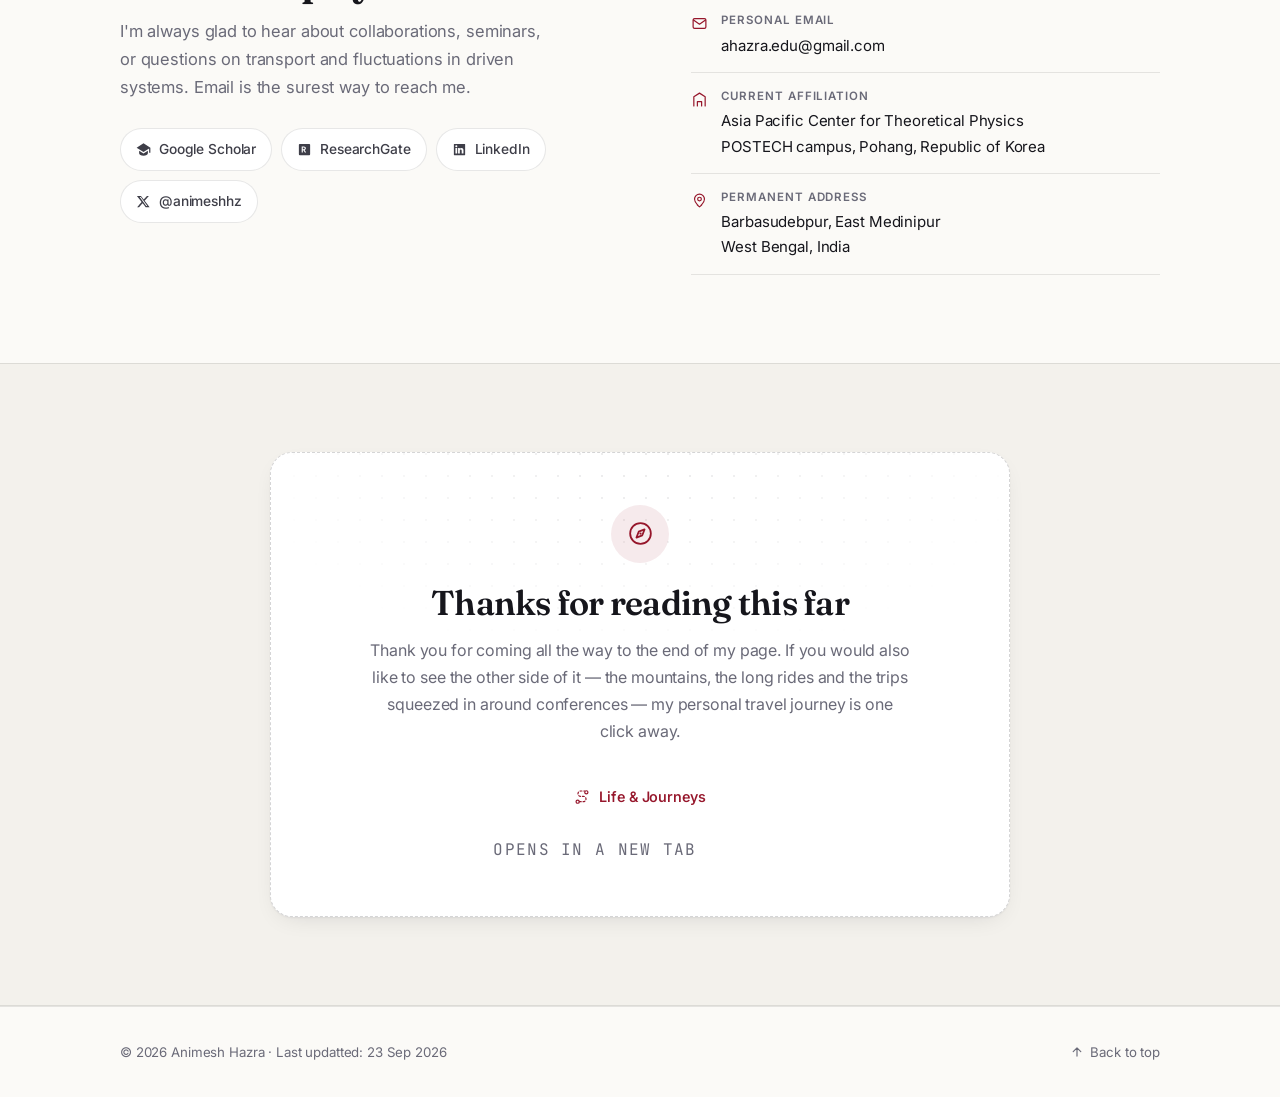
==== commit be2b2110: "Update index.html" ====
--- a/index.html
+++ b/index.html
@@ -787,11 +787,21 @@
   <div class="wrap">
     <div class="sec-head rv">
       <div class="kicker">Talks &amp; Conferences</div>
-      <h2>Where I've presented</h2>
+      <h2>Where I have presented</h2>
       <p>Eleven meetings across India and Europe, including two contributed talks and five posters.</p>
     </div>
 
     <div class="rv">
+      <div class="conf">
+        <div class="conf-yr">2026</div>
+        <div class="conf-body">
+          <strong><a href="https://www.kps.or.kr/conference/event/content/program/search_result_abstract.php?id=18766&tid=2646" target="_blank" rel="noopener">2026 KPS Fall Meeting</a></strong>
+          <span>Jeju International Convention Center (ICC Jeju), Korea</span>
+        </div>
+        <span class="tag talk">Talk</span>
+      </div>
+       
+     <div class="rv">
       <div class="conf">
         <div class="conf-yr">2025</div>
         <div class="conf-body">
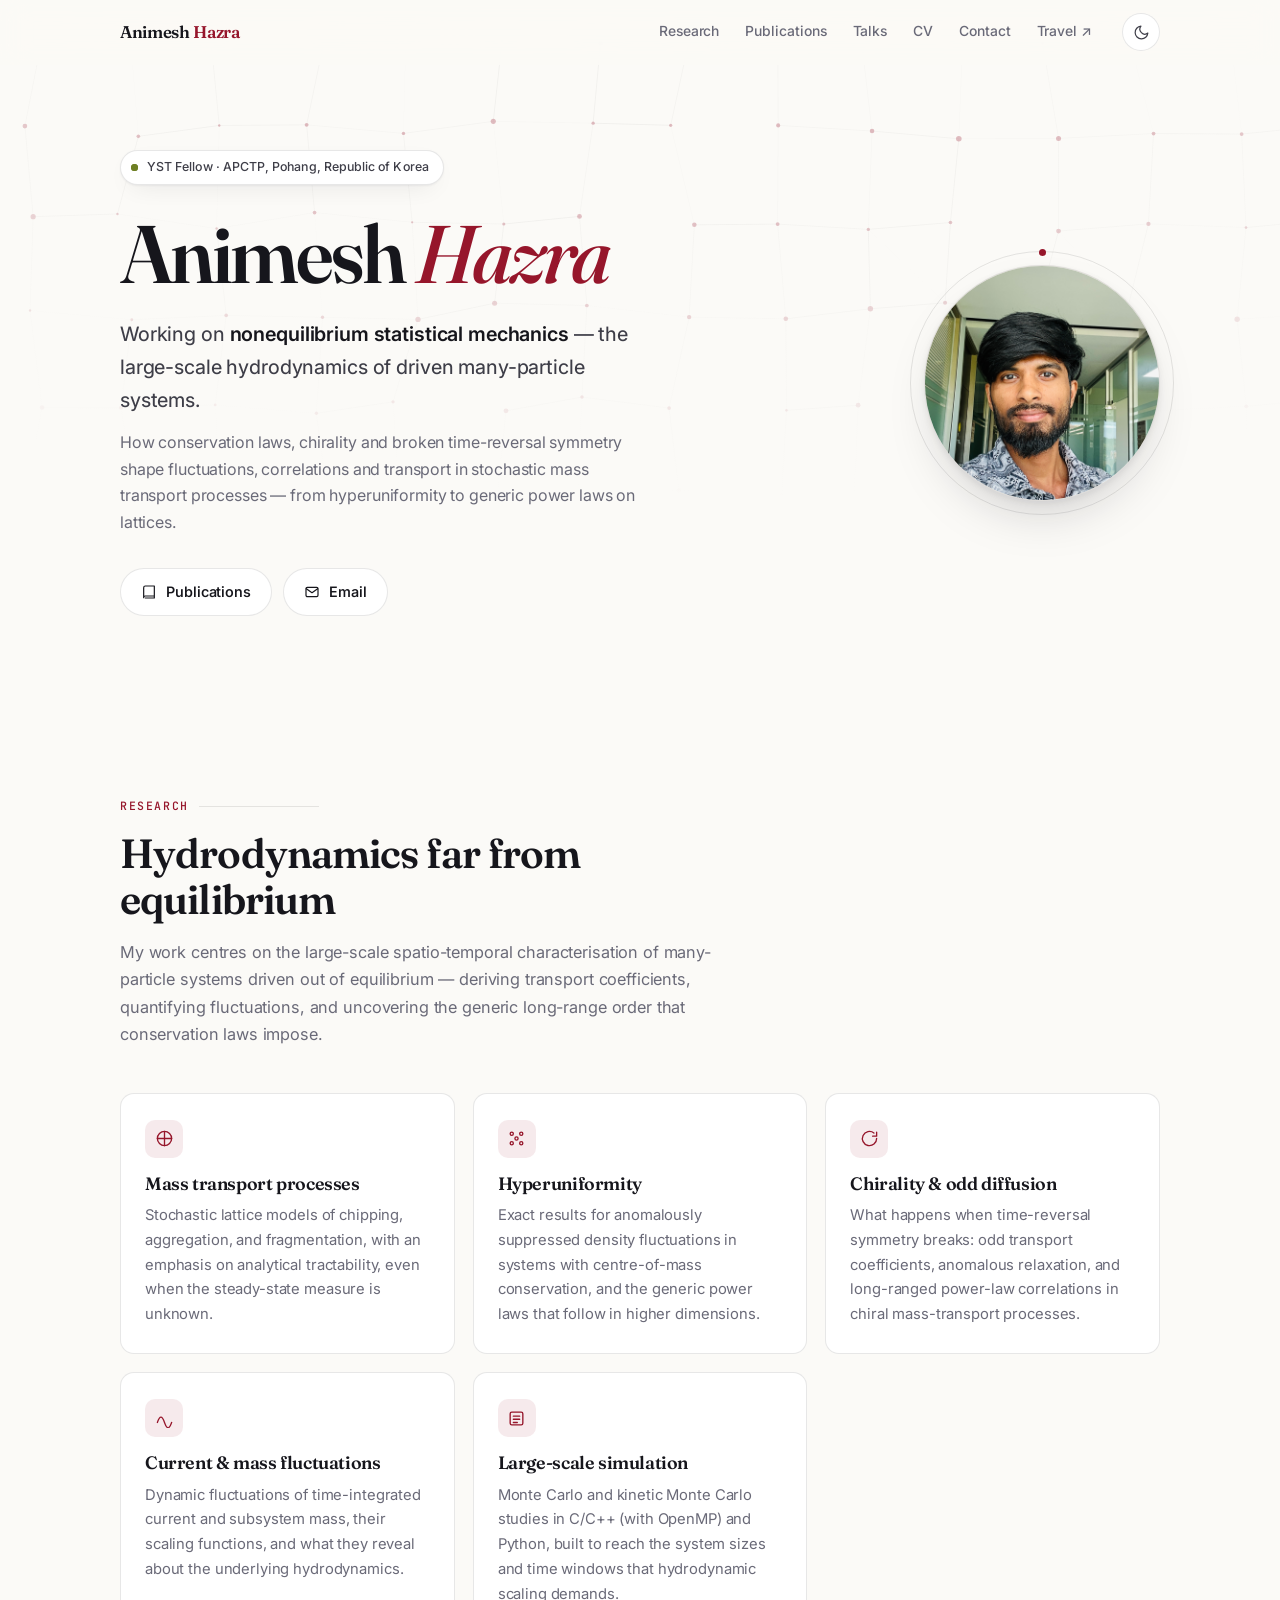
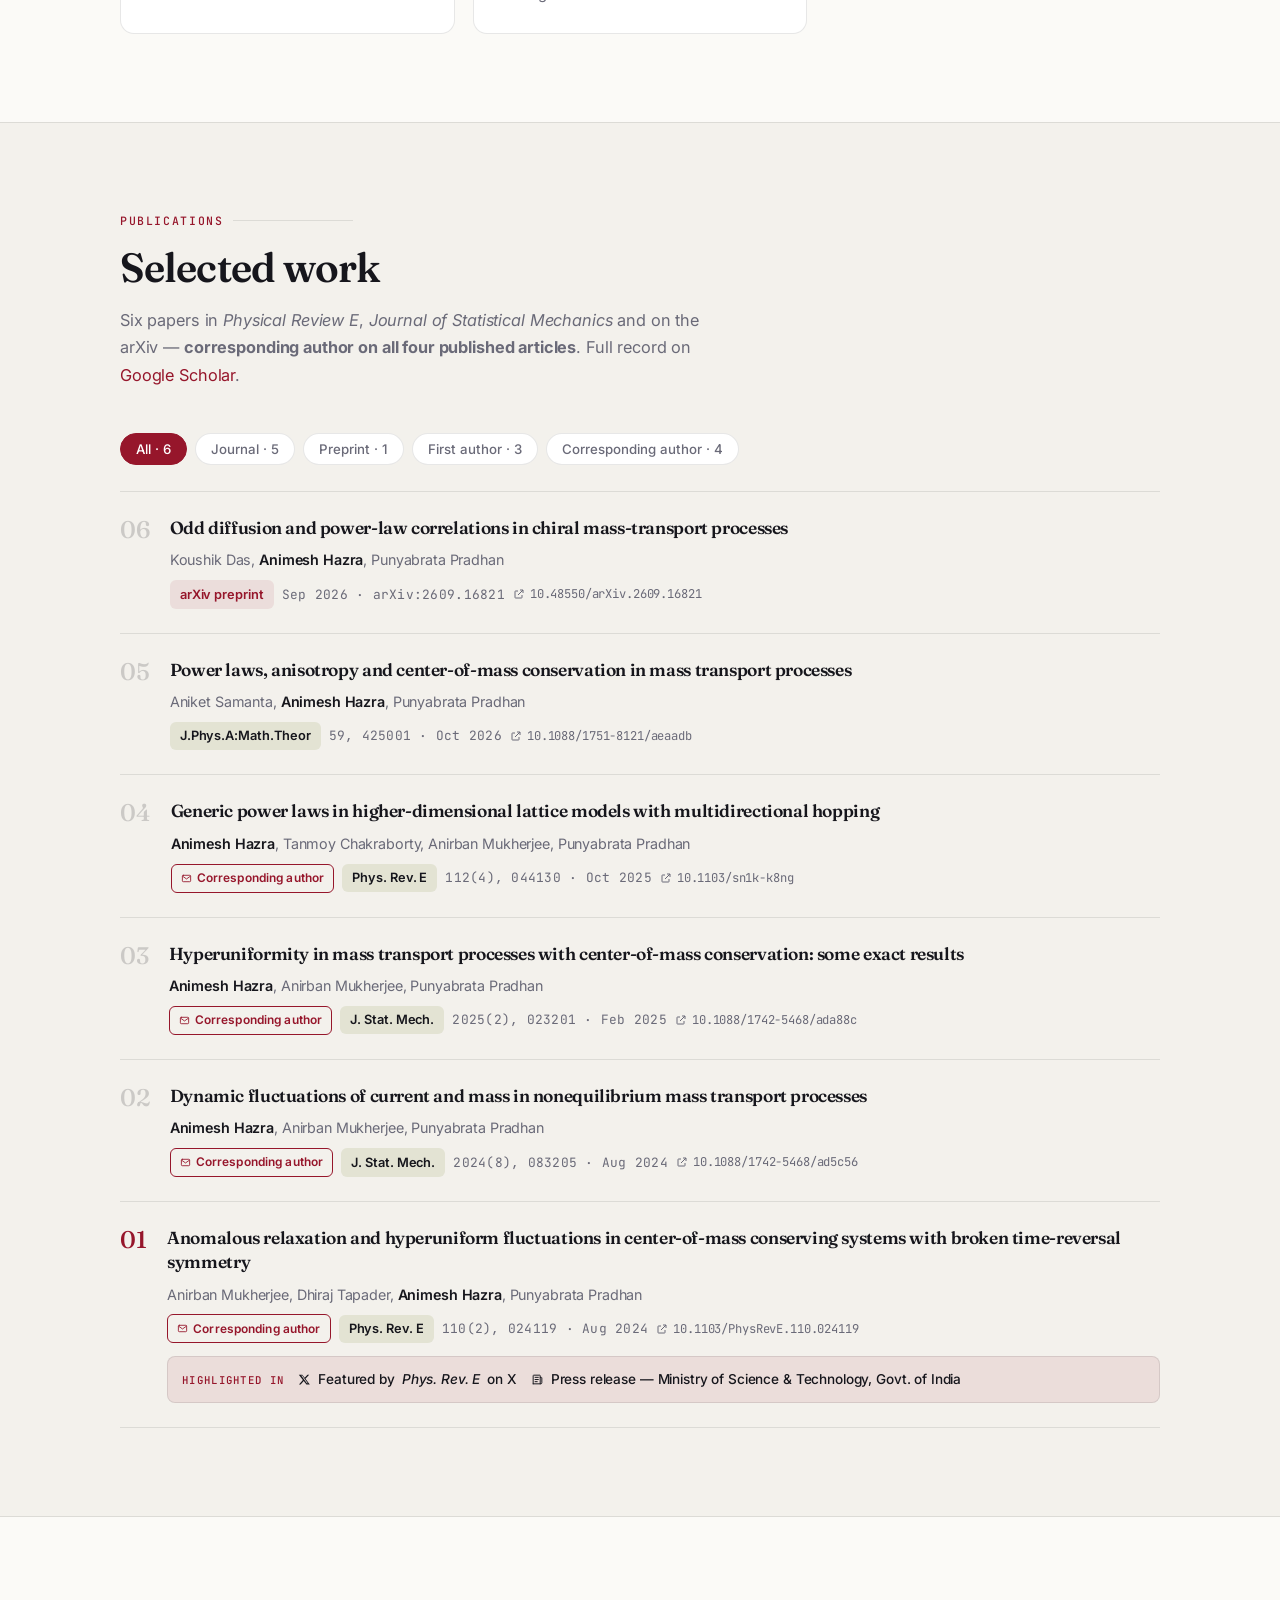
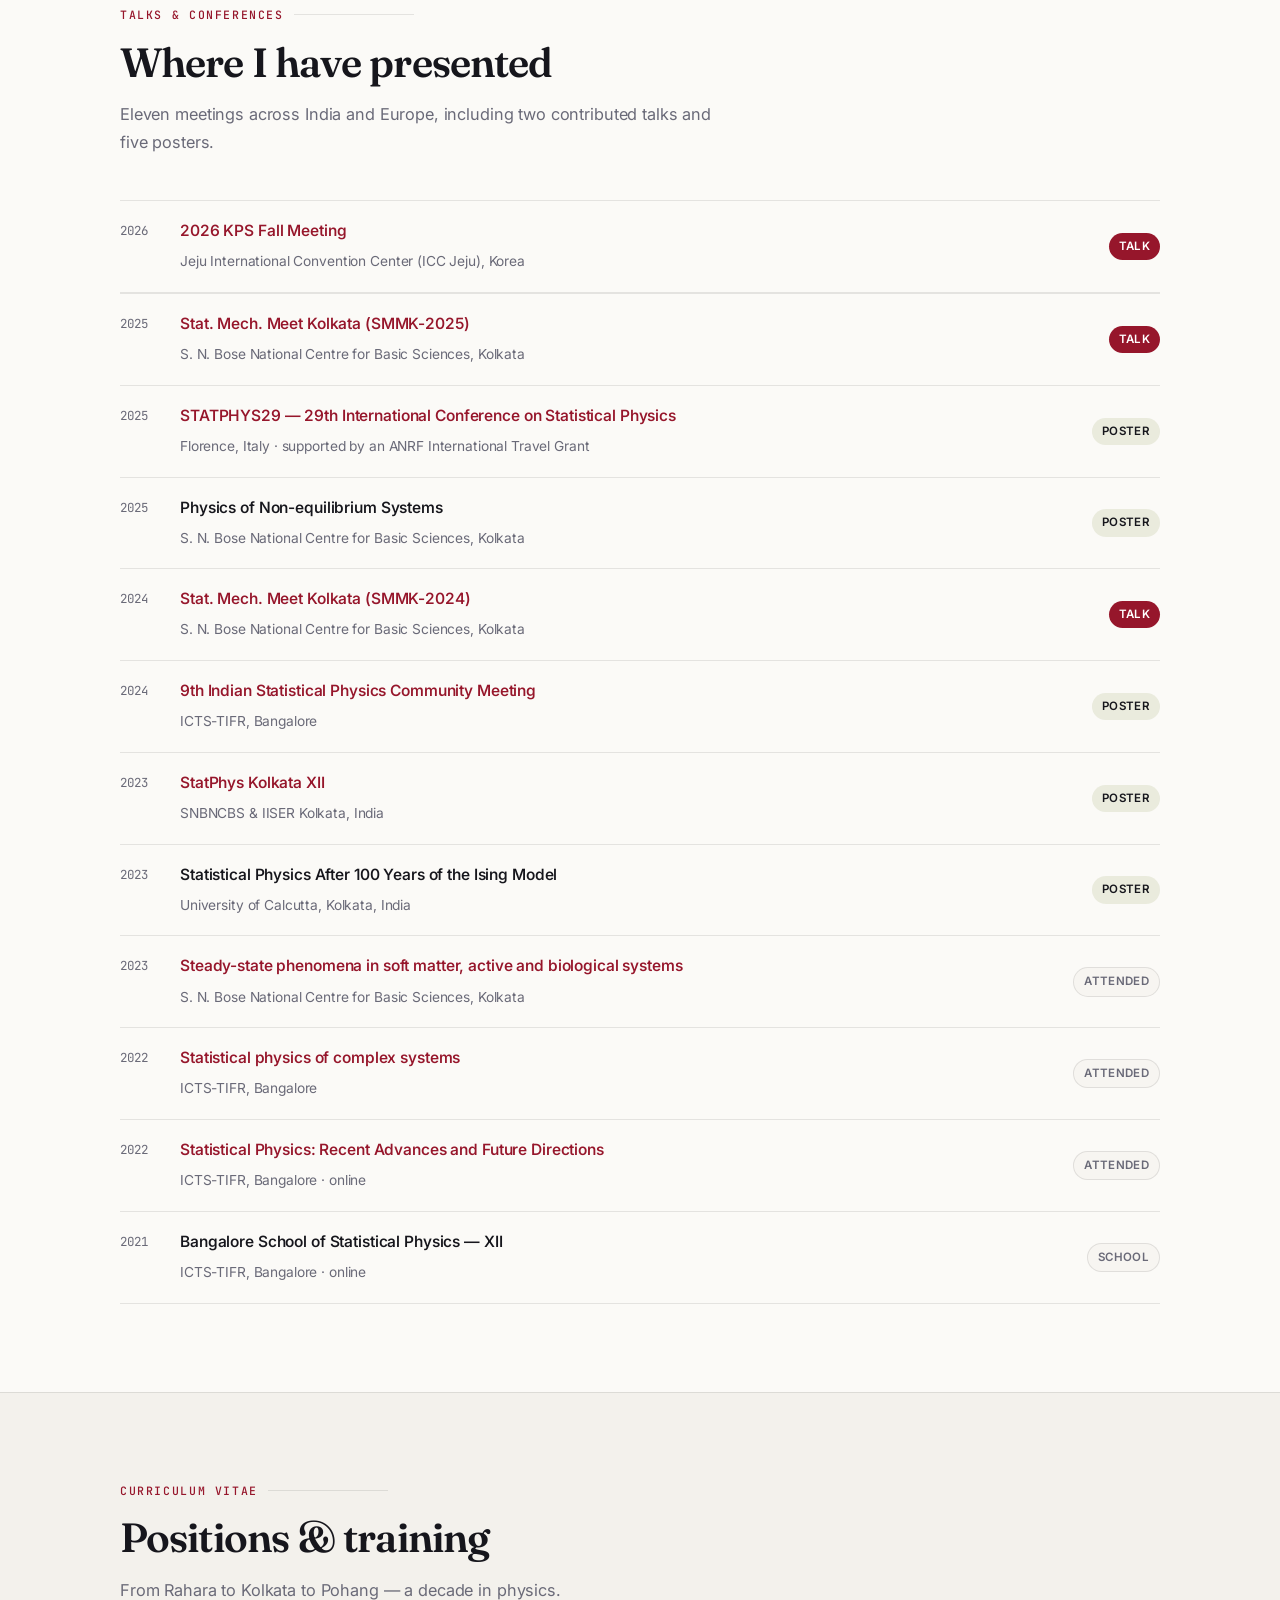
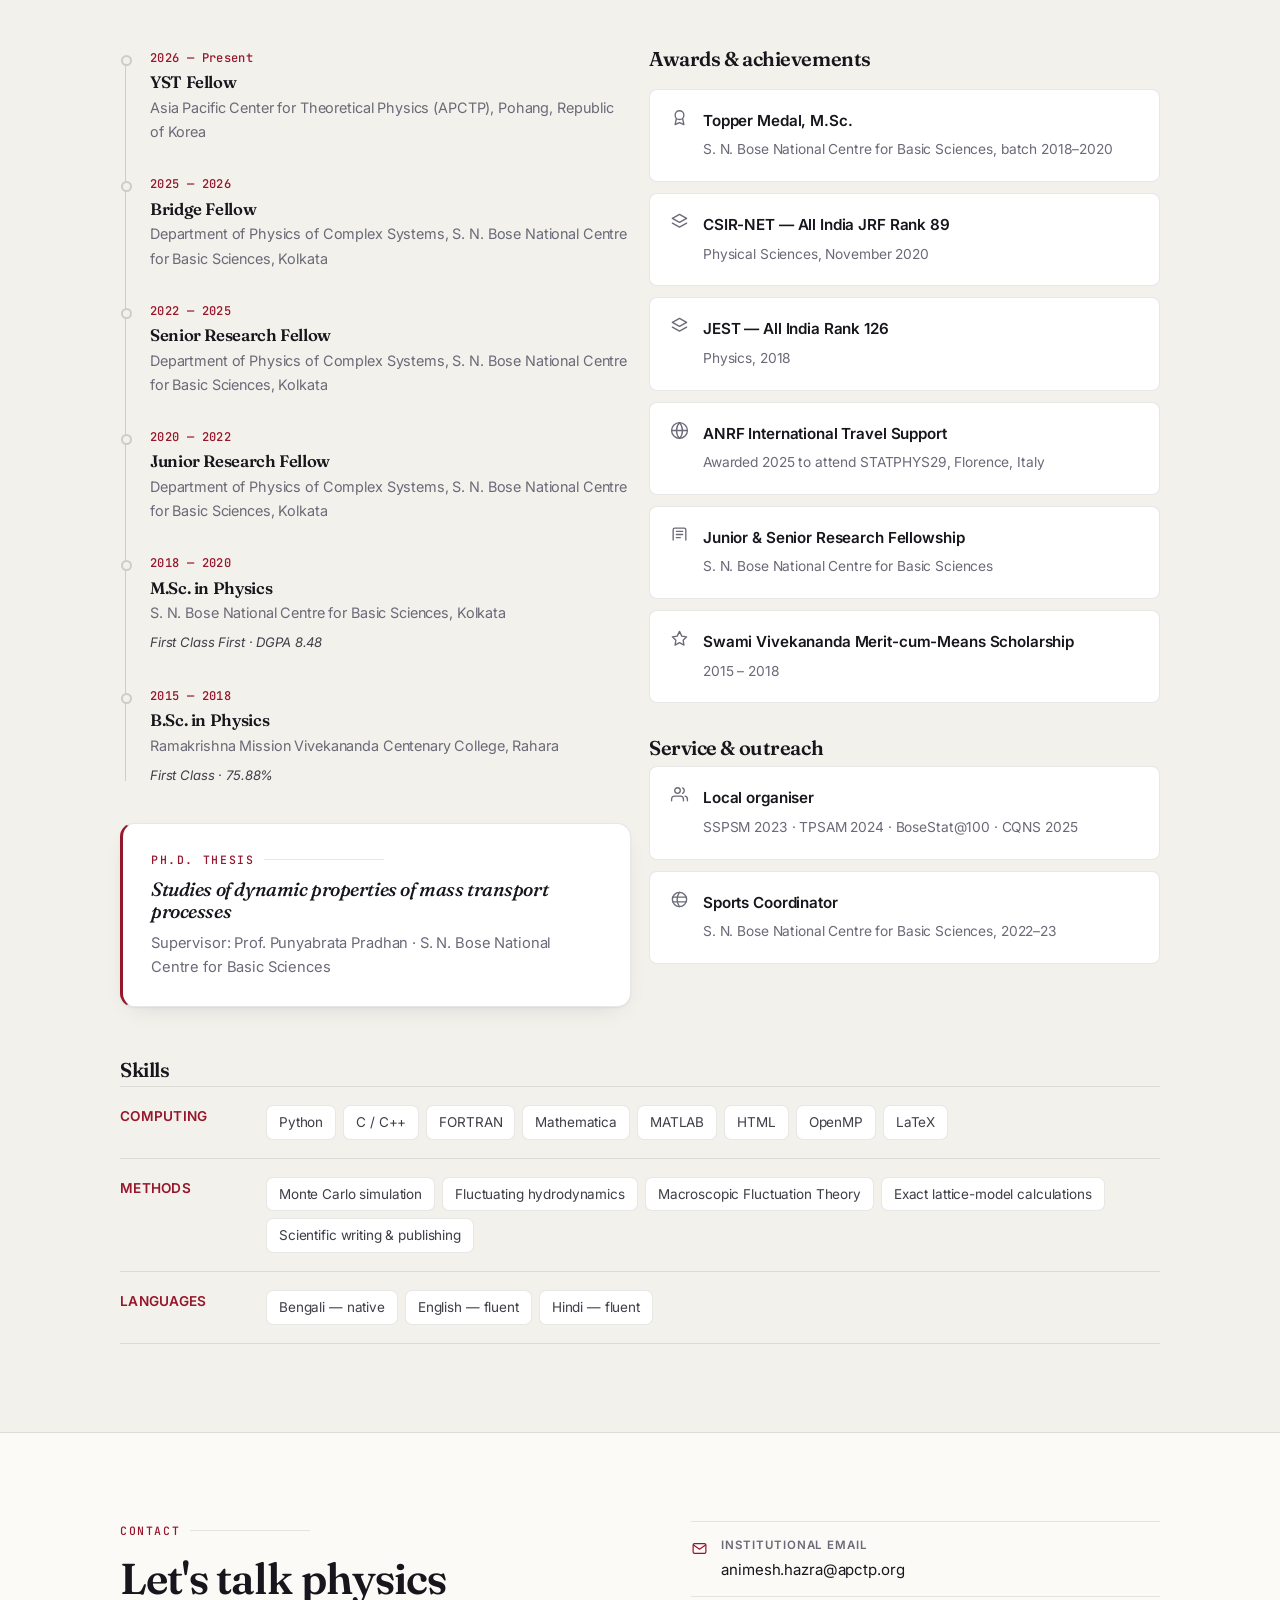
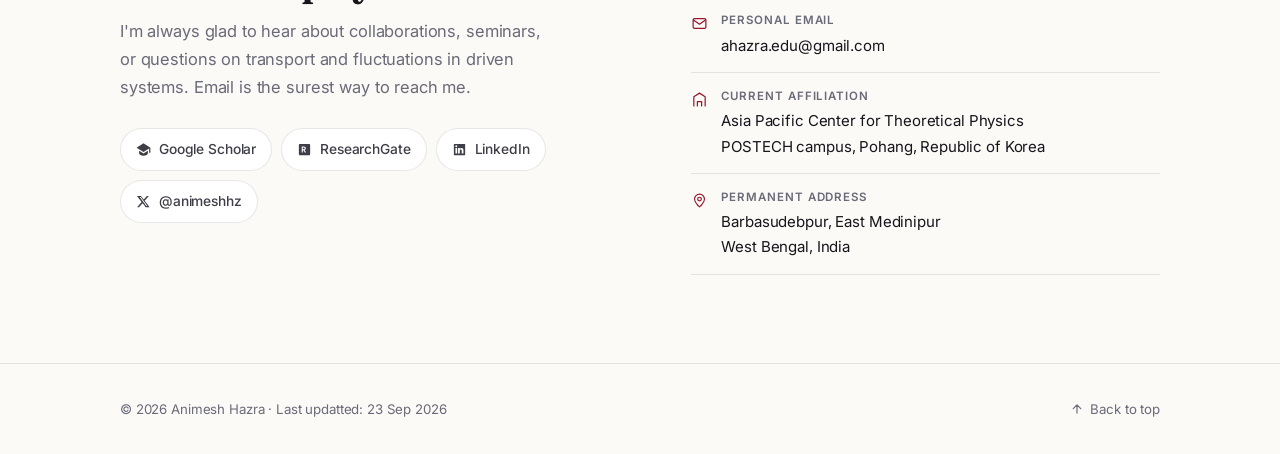
==== commit 09e106d7: "Change 'Journey' link text to 'Travel'" ====
--- a/index.html
+++ b/index.html
@@ -540,7 +540,7 @@
       <li><a href="#talks">Talks</a></li>
       <li><a href="#cv">CV</a></li>
       <li><a href="#contact">Contact</a></li>
-       <li><a href="journey.html" target="_blank" rel="noopener">Journey &#8599;</a></li>
+       <li><a href="journey.html" target="_blank" rel="noopener">Travel &#8599;</a></li>
     </ul>
     <button class="icon-btn" id="themeBtn" type="button" aria-label="Toggle colour theme" title="Toggle light / dark">
       <svg class="moon" viewBox="0 0 24 24" aria-hidden="true"><path d="M21 12.8A9 9 0 1 1 11.2 3a7 7 0 0 0 9.8 9.8z"/></svg>
@@ -1099,24 +1099,24 @@
 </section>
 
 <!-- ========================= CLOSING · LIFE & JOURNEYS ========================= -->
-<section id="journeys" class="band">
+<!-- <section id="journeys" class="band">
   <div class="wrap">
     <div class="closing rv">
       <div class="closing-ico">
         <!-- compass: the "there is more to explore" mark -->
-        <svg viewBox="0 0 24 24" aria-hidden="true"><circle cx="12" cy="12" r="9.2"/><path d="m15.6 8.4-2 5.2-5.2 2 2-5.2z"/><circle cx="12" cy="12" r="1" fill="currentColor" stroke="none"/></svg>
+        <!--<svg viewBox="0 0 24 24" aria-hidden="true"><circle cx="12" cy="12" r="9.2"/><path d="m15.6 8.4-2 5.2-5.2 2 2-5.2z"/><circle cx="12" cy="12" r="1" fill="currentColor" stroke="none"/></svg>
       </div>
       <h2>Thanks for reading this far</h2>
       <p>Thank you for coming all the way to the end of my page. If you would also like to see the other side of it &mdash; the mountains, the long rides and the trips squeezed in around conferences &mdash; my personal travel journey is one click away.</p>
       <a class="btn btn-journey" href="journey.html" target="_blank" rel="noopener">
         <!-- route: two waypoints joined by a dashed trail -->
-        <svg viewBox="0 0 24 24" aria-hidden="true"><circle cx="5.5" cy="19" r="2.4"/><circle cx="18.5" cy="5" r="2.4"/><path d="M8 19h6a4 4 0 0 0 0-8h-4a4 4 0 0 1 0-8h6" stroke-dasharray="2.8 2.8"/></svg>
+       <!-- <svg viewBox="0 0 24 24" aria-hidden="true"><circle cx="5.5" cy="19" r="2.4"/><circle cx="18.5" cy="5" r="2.4"/><path d="M8 19h6a4 4 0 0 0 0-8h-4a4 4 0 0 1 0-8h6" stroke-dasharray="2.8 2.8"/></svg>
         Life &amp; Journeys
       </a>
       <p class="closing-note">Opens in a new tab</p>
     </div>
   </div>
-</section>
+</section> -->
 
    
 <footer>
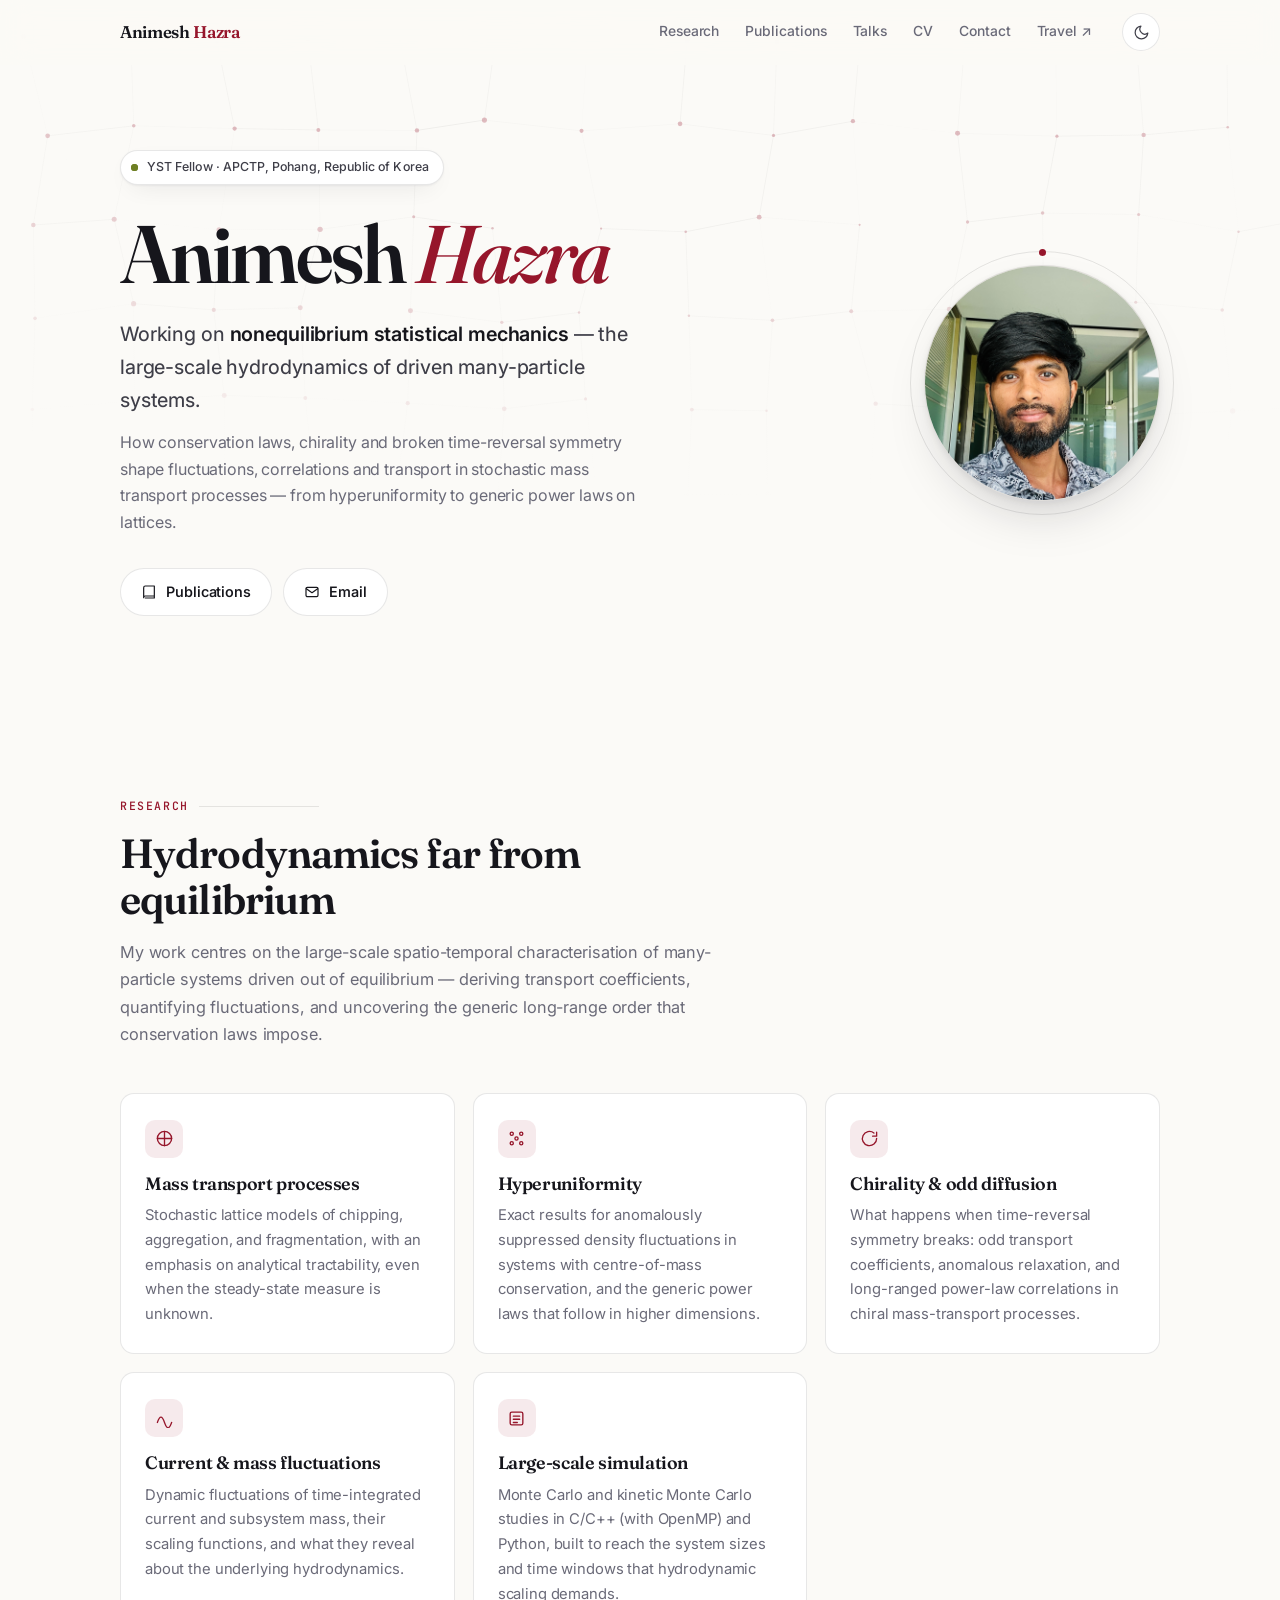
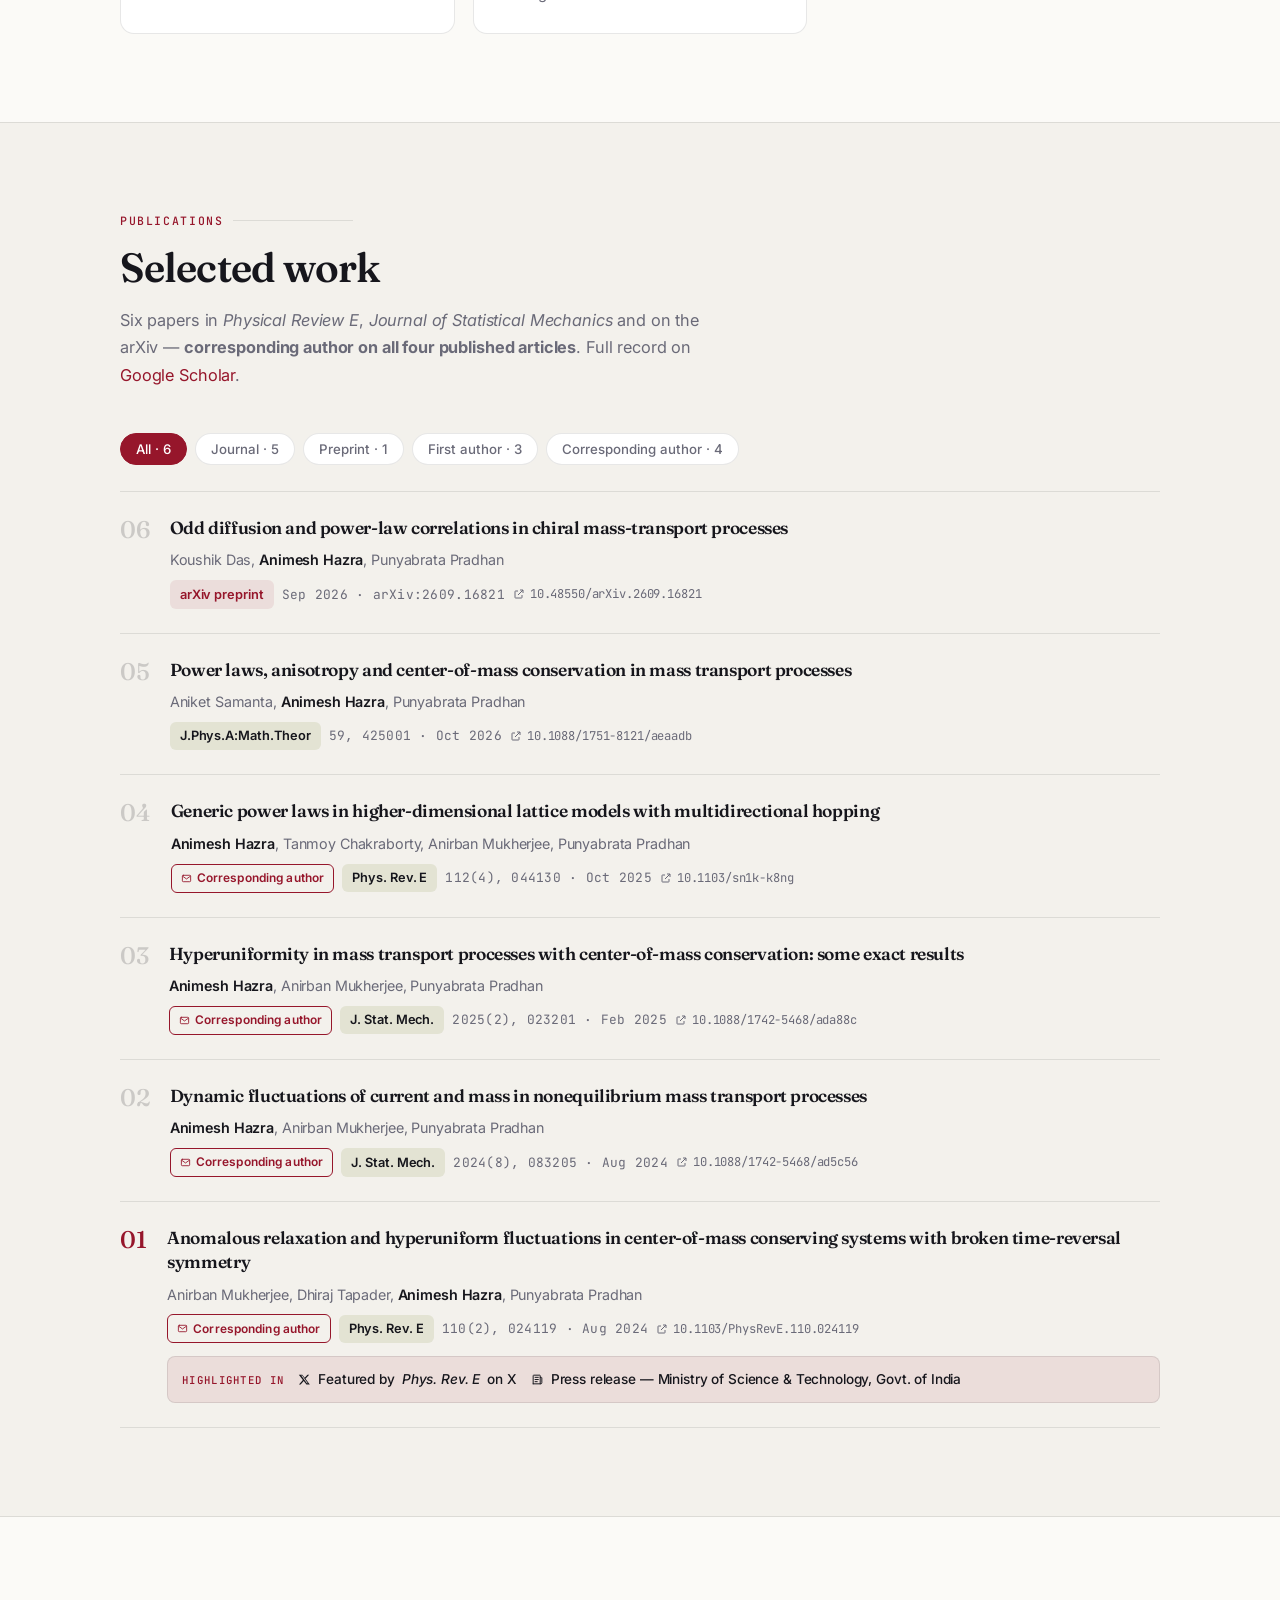
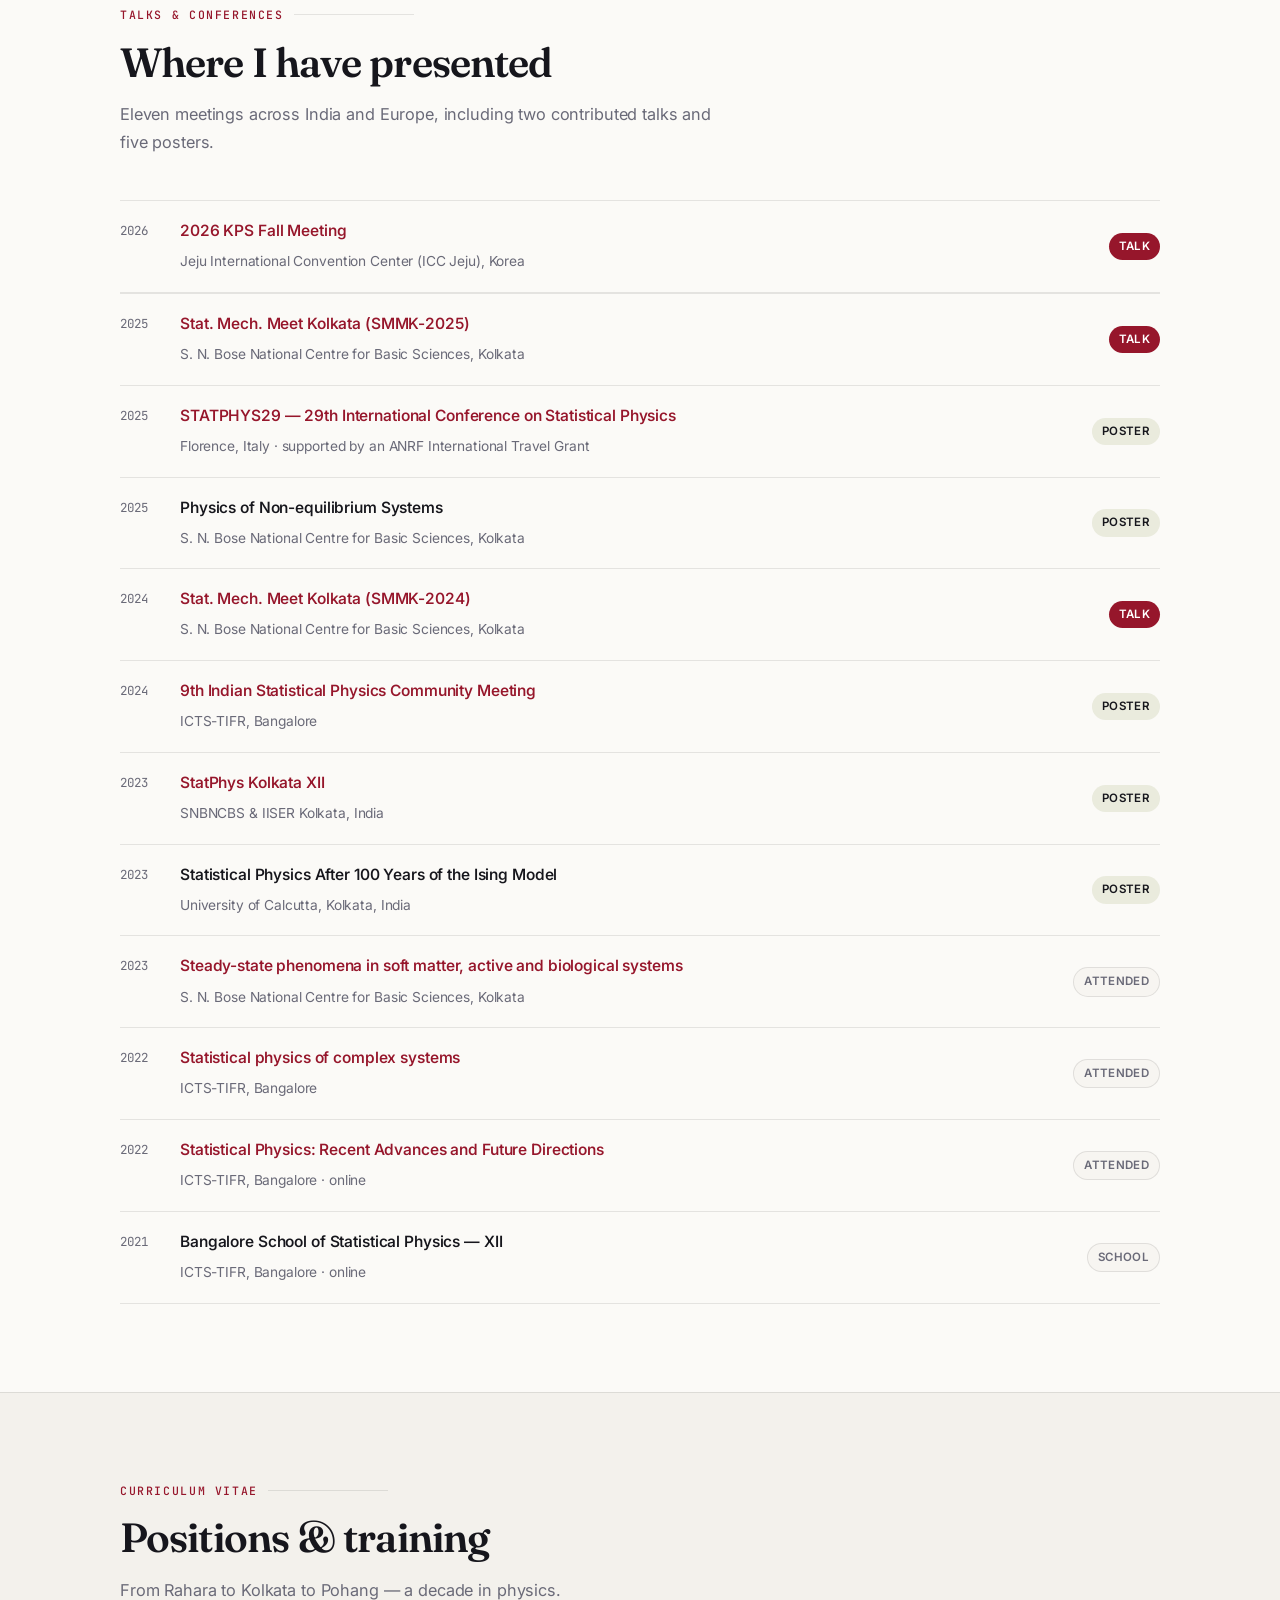
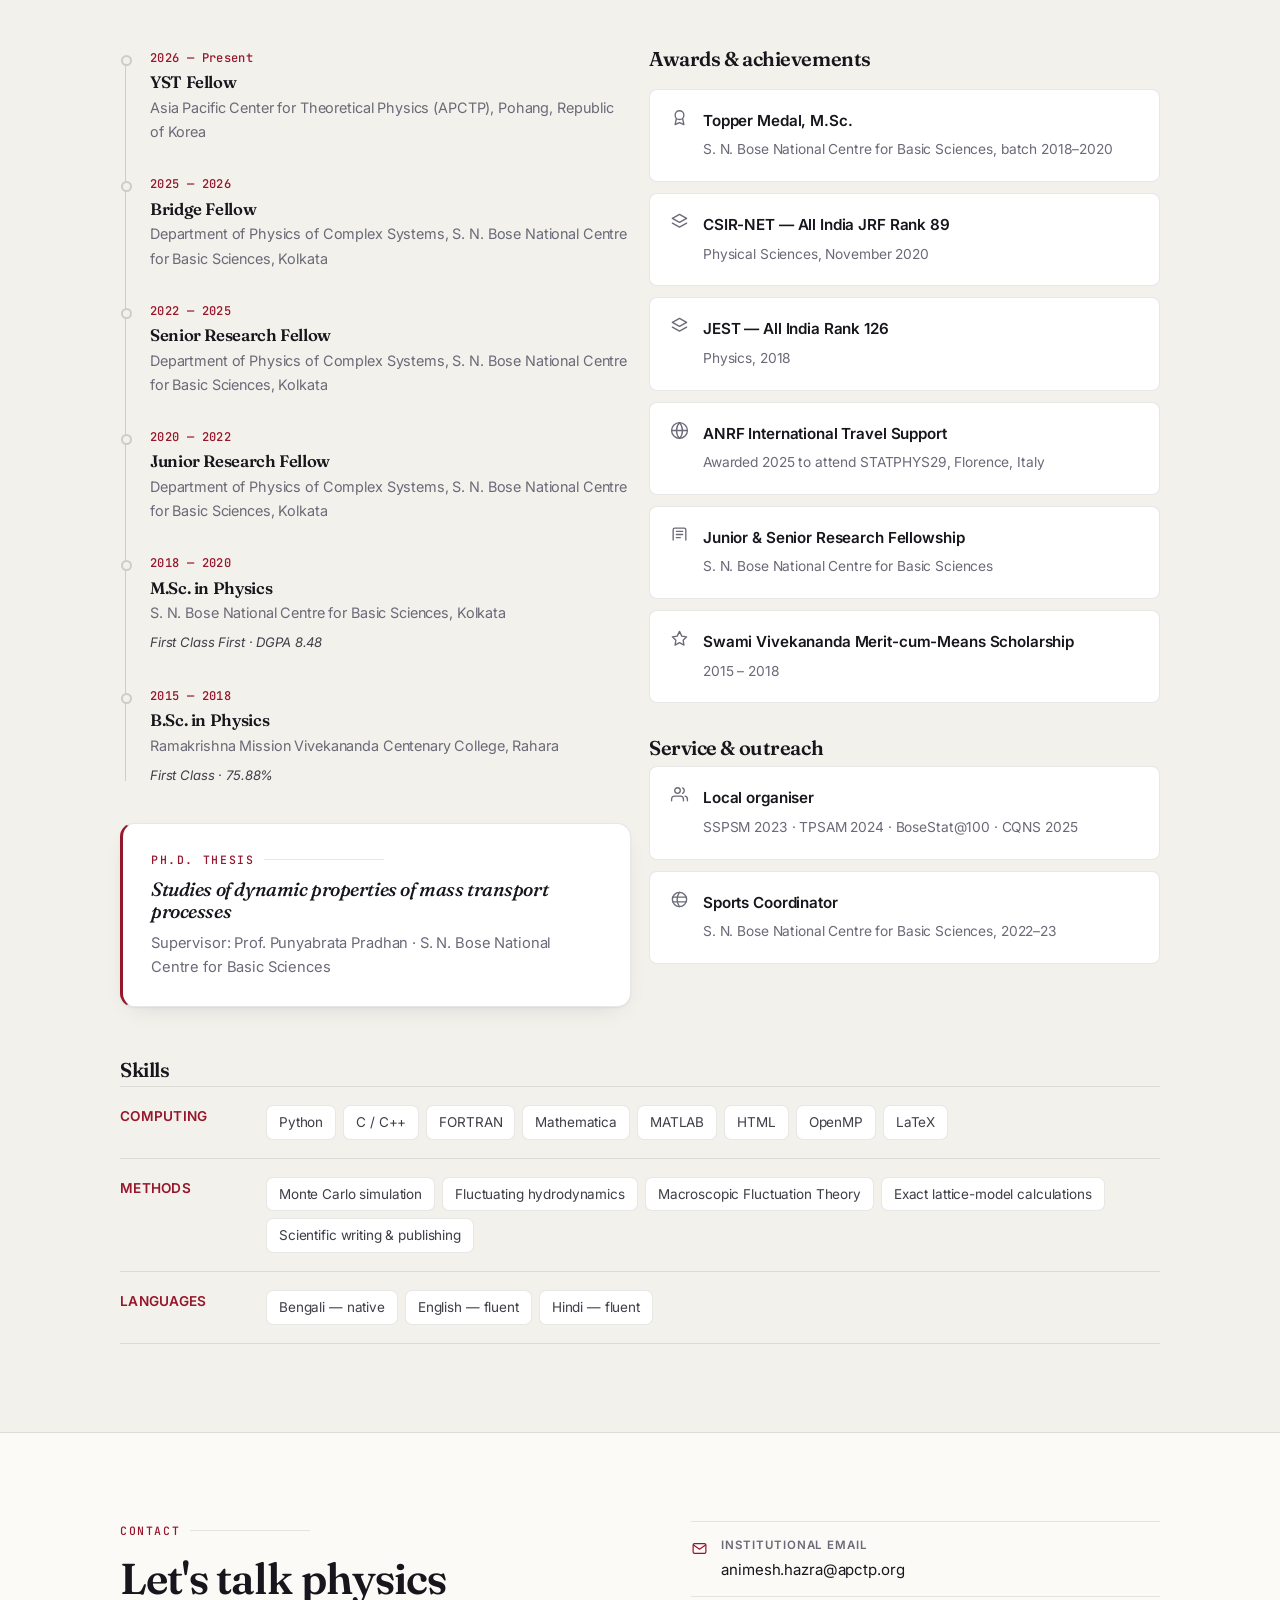
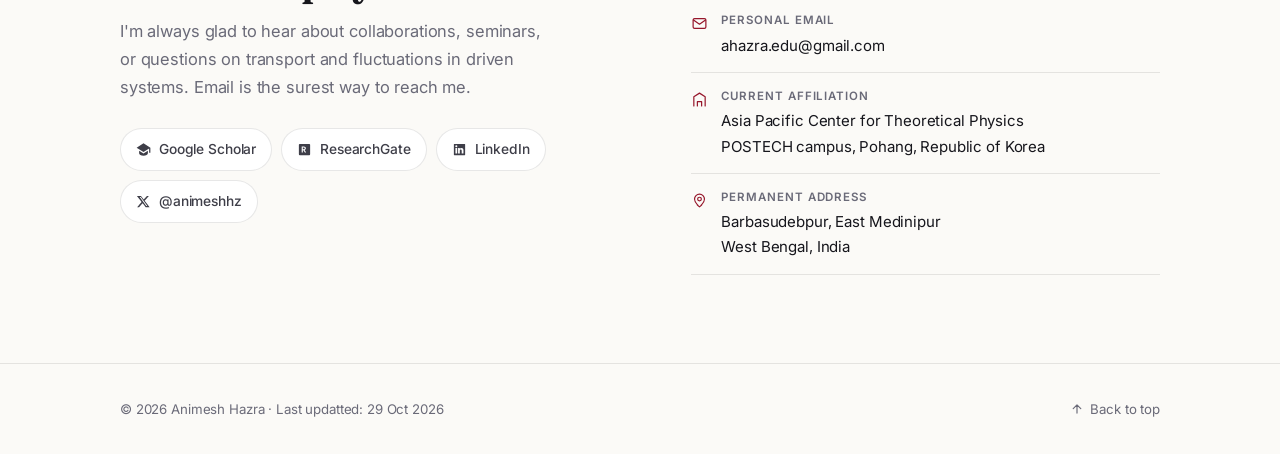
==== commit 6220534b: "Update footer last updated date" ====
--- a/index.html
+++ b/index.html
@@ -1121,7 +1121,7 @@
    
 <footer>
   <div class="wrap foot-in">
-    <span>&copy; <span id="yr">2026</span> Animesh Hazra &middot; Last updatted: 23 Sep 2026</span>
+    <span>&copy; <span id="yr">2026</span> Animesh Hazra &middot; Last updatted: 29 Oct 2026</span>
     <a class="to-top" href="#top">
       <svg viewBox="0 0 24 24" aria-hidden="true"><path d="M12 19V5M5.5 11.5 12 5l6.5 6.5"/></svg>
       Back to top
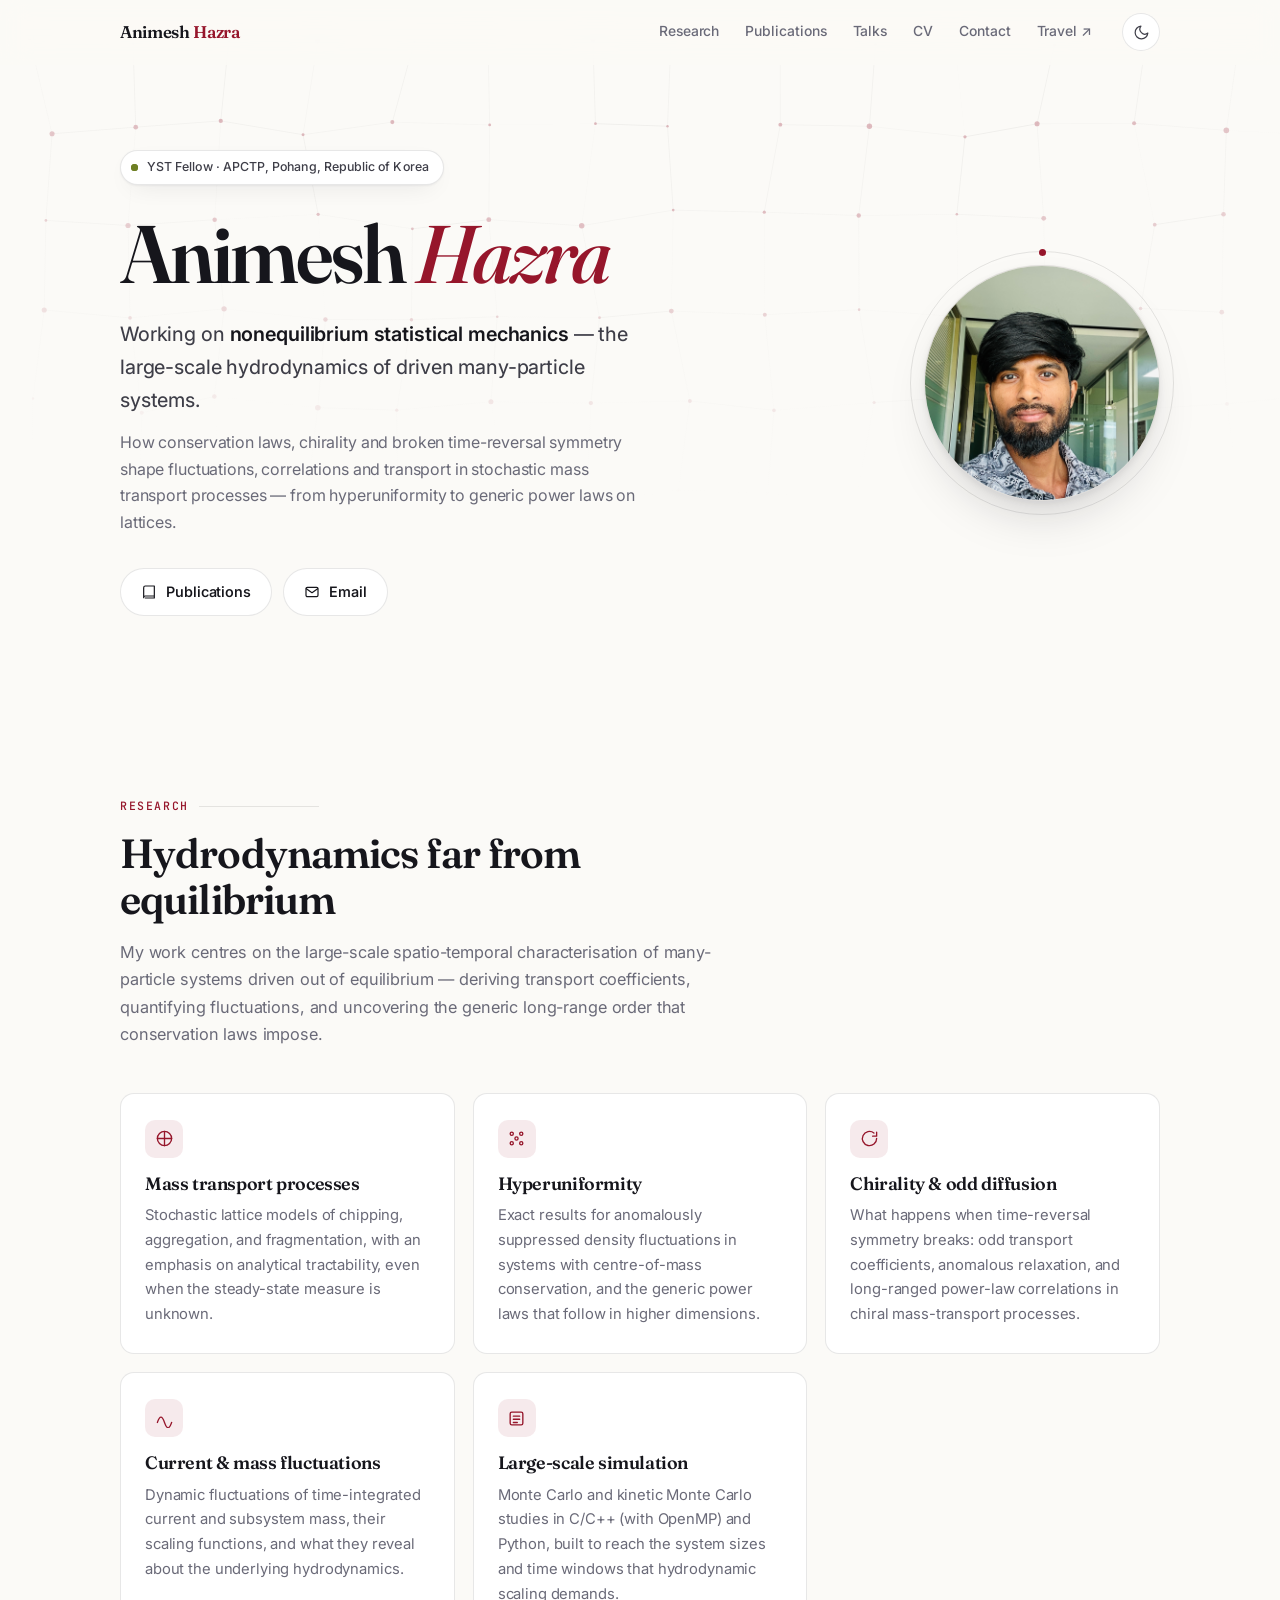
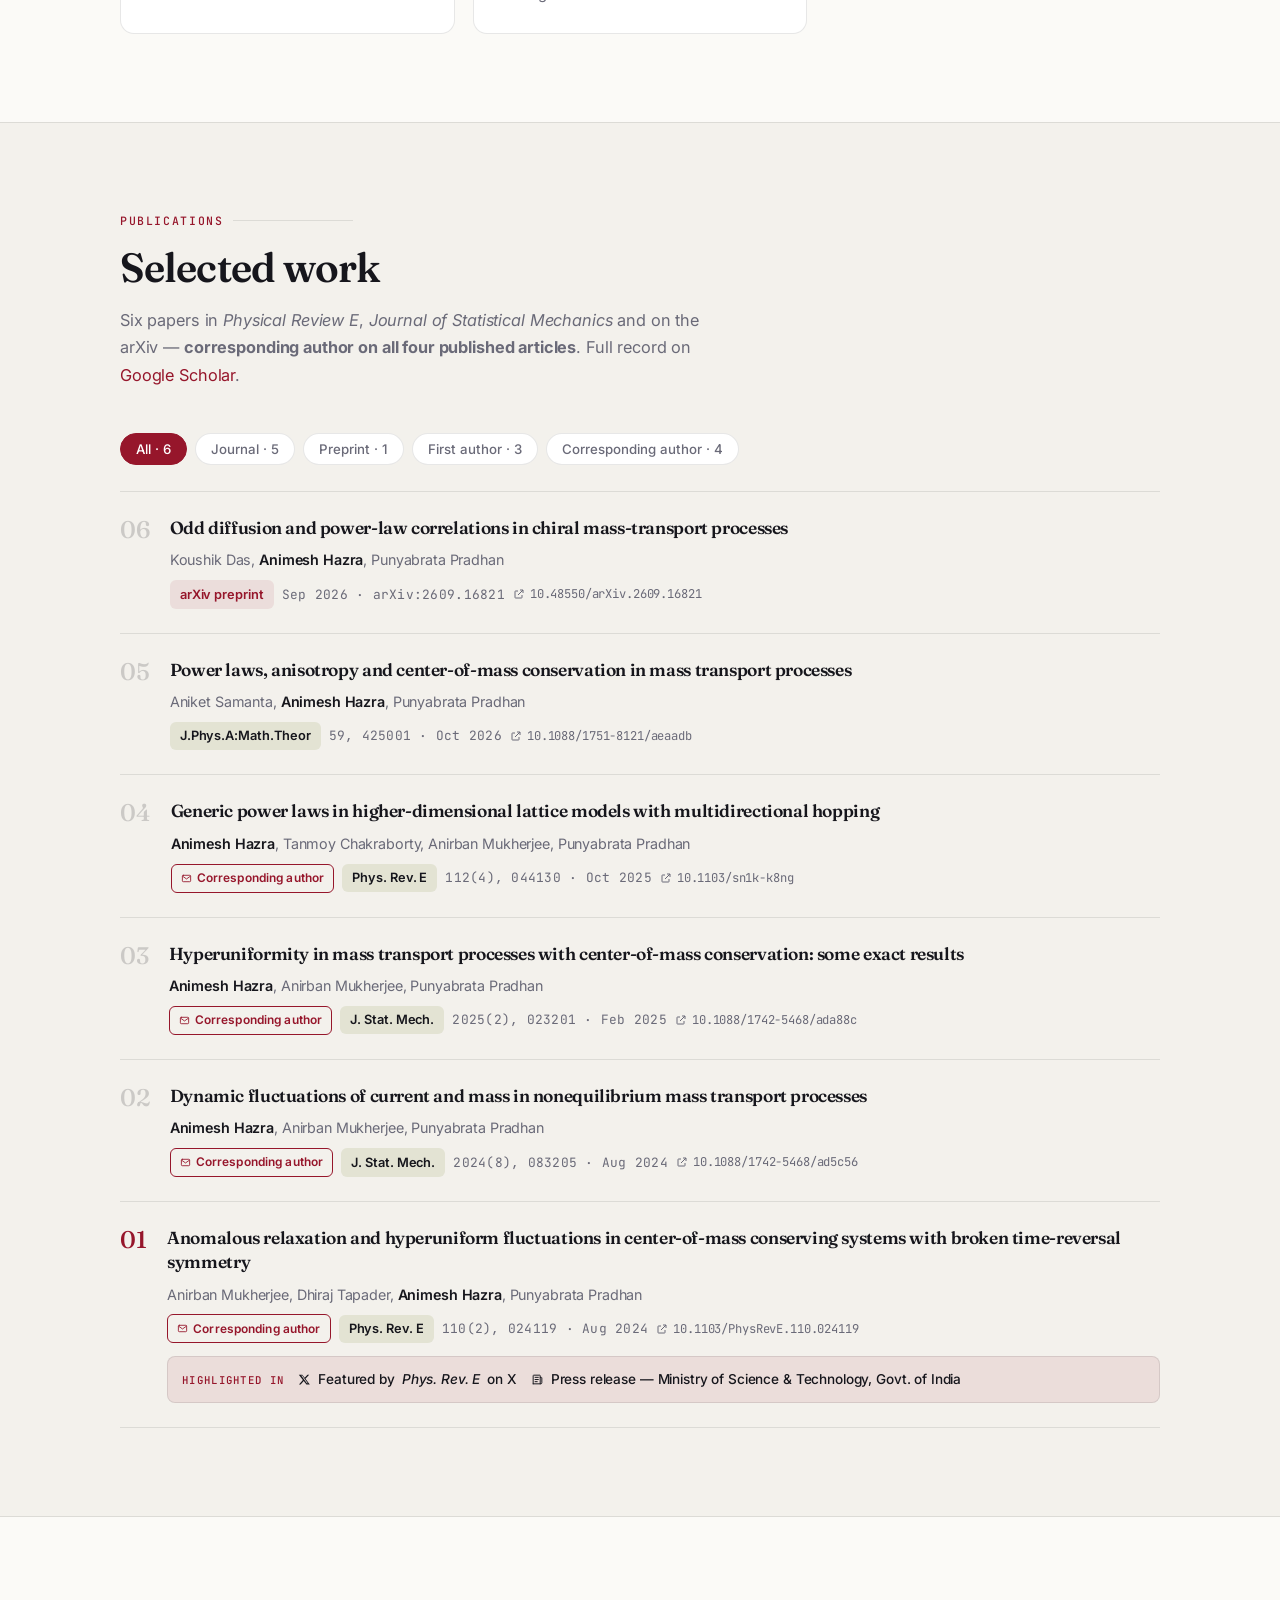
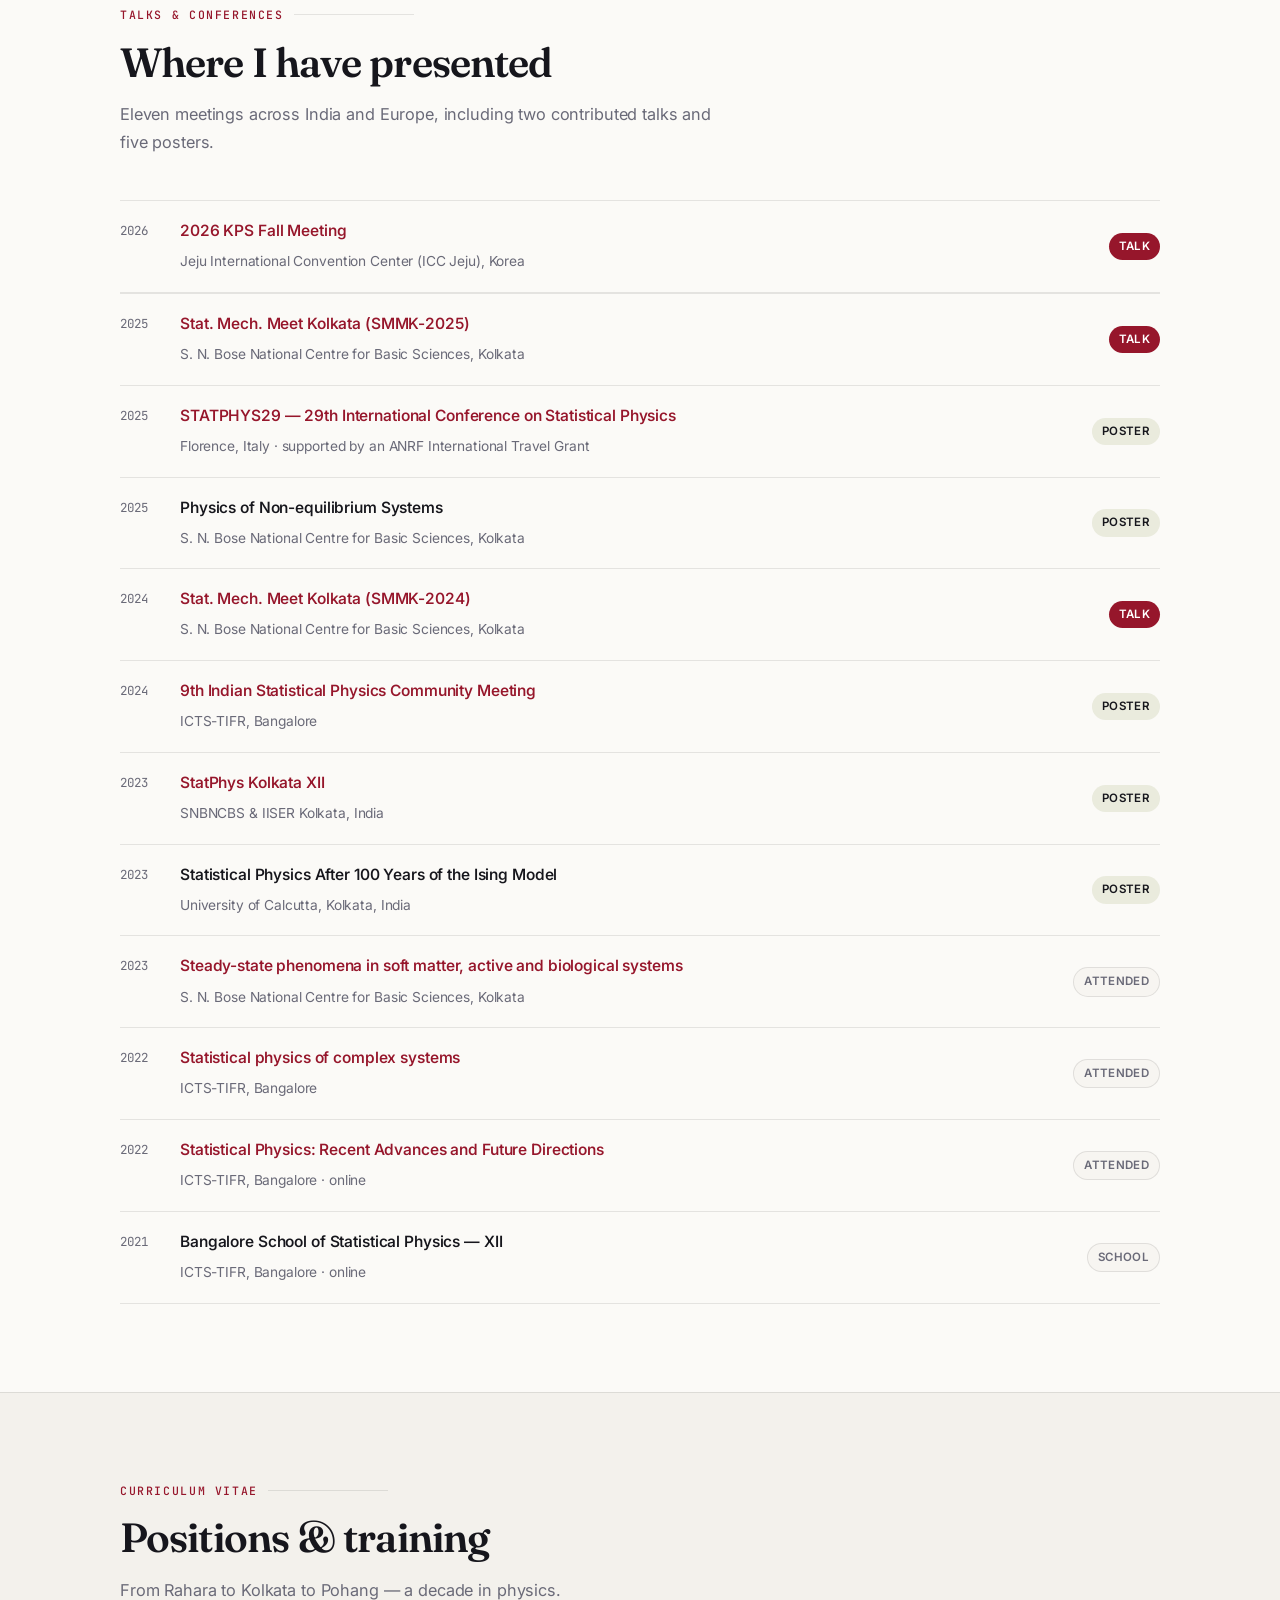
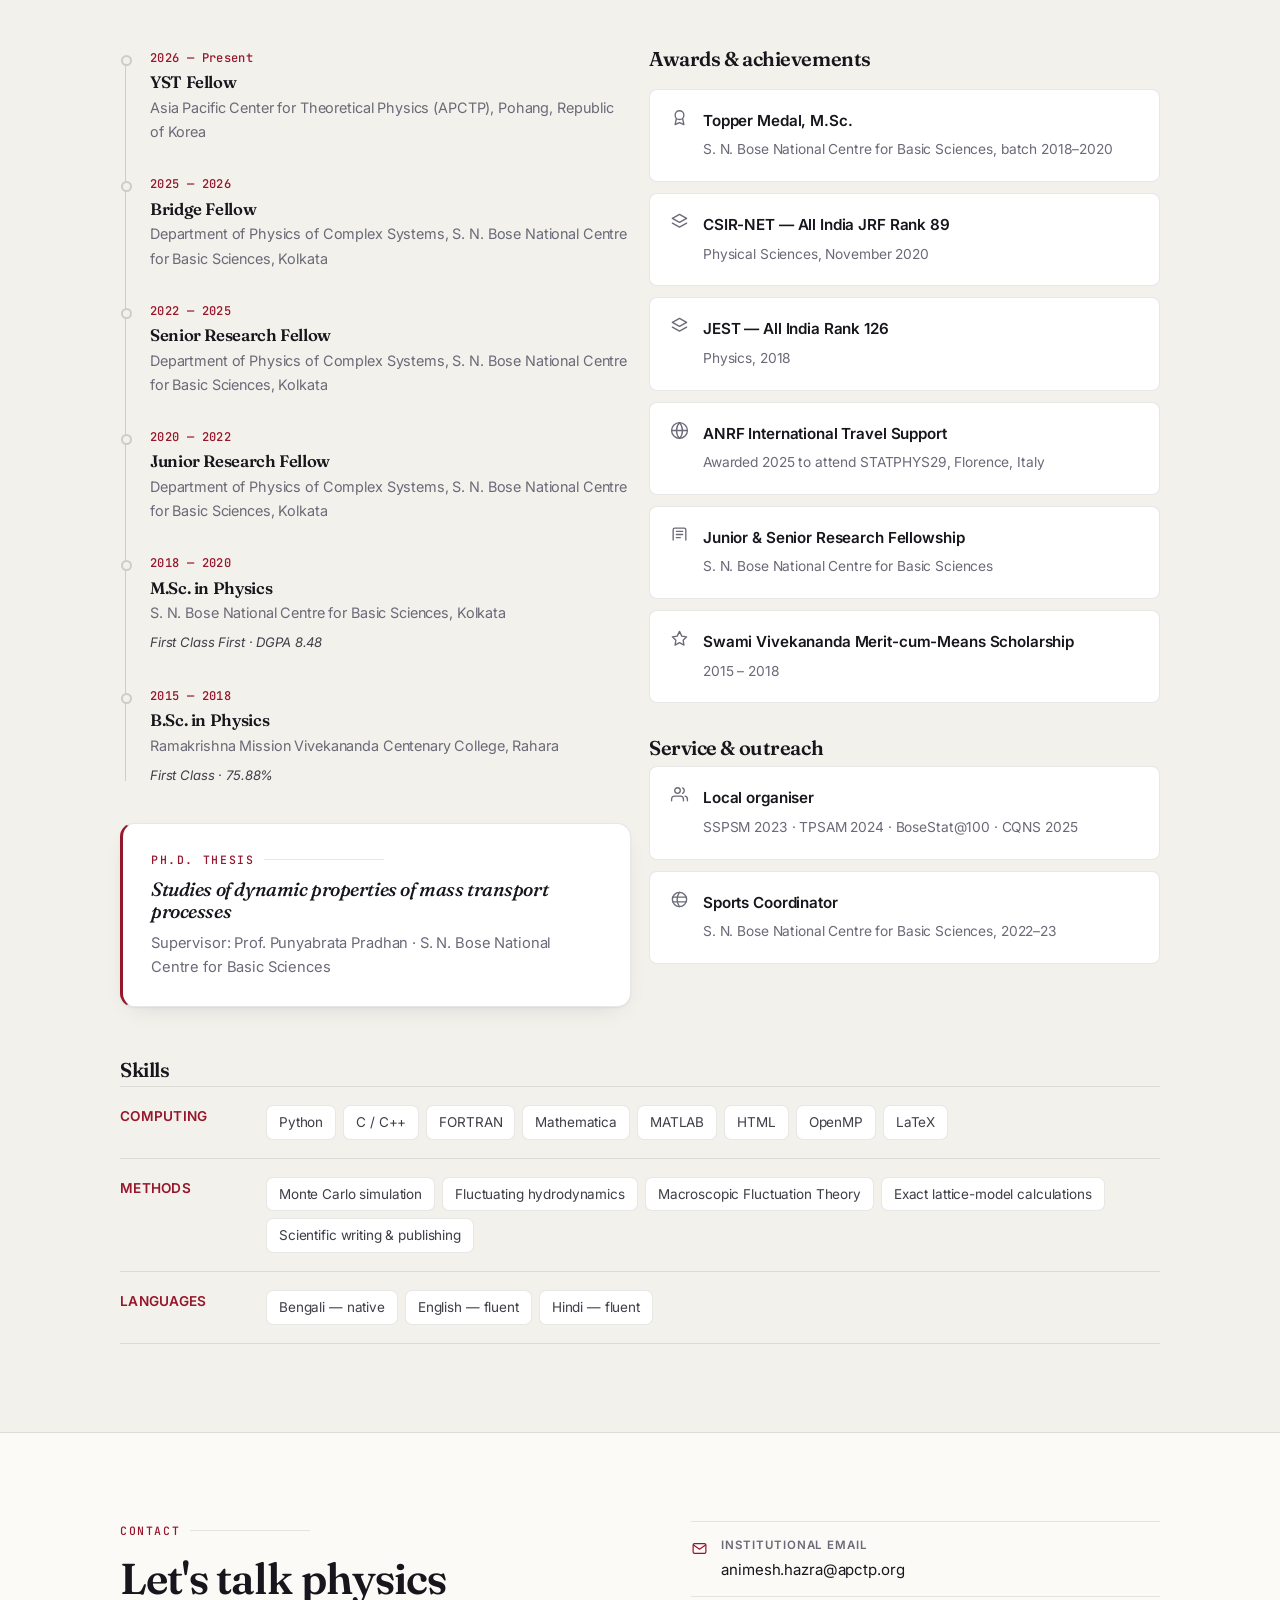
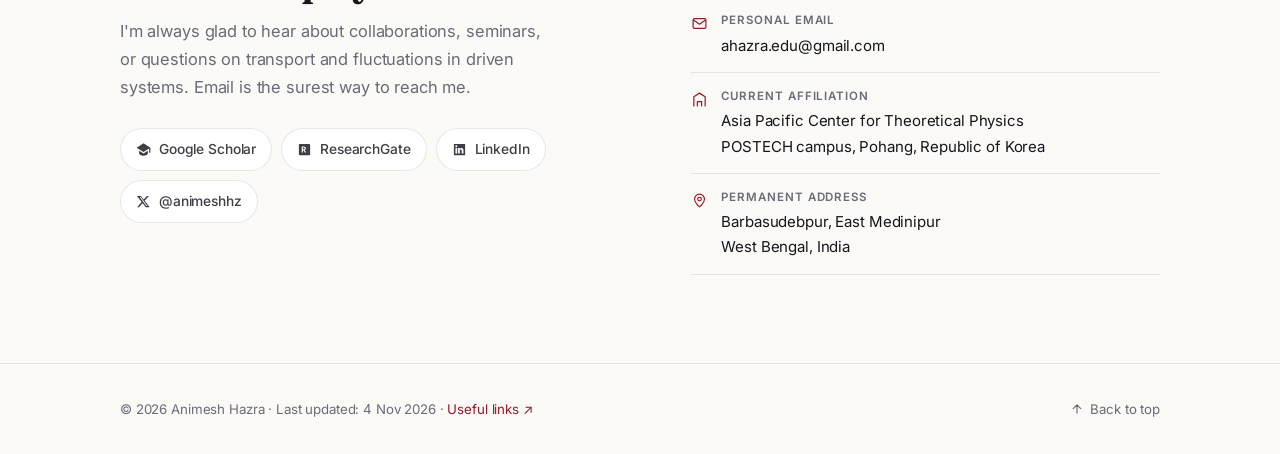
==== commit 71bd2f3f: "Update footer with correct last updated date" ====
--- a/index.html
+++ b/index.html
@@ -1121,7 +1121,8 @@
    
 <footer>
   <div class="wrap foot-in">
-    <span>&copy; <span id="yr">2026</span> Animesh Hazra &middot; Last updatted: 29 Oct 2026</span>
+        <span>&copy; <span id="yr">2026</span> Animesh Hazra &middot; Last updated: 4 Nov 2026 
+           &middot; <a href="tools.html" target="_blank" rel="noopener">Useful links &#8599;</a></span>
     <a class="to-top" href="#top">
       <svg viewBox="0 0 24 24" aria-hidden="true"><path d="M12 19V5M5.5 11.5 12 5l6.5 6.5"/></svg>
       Back to top
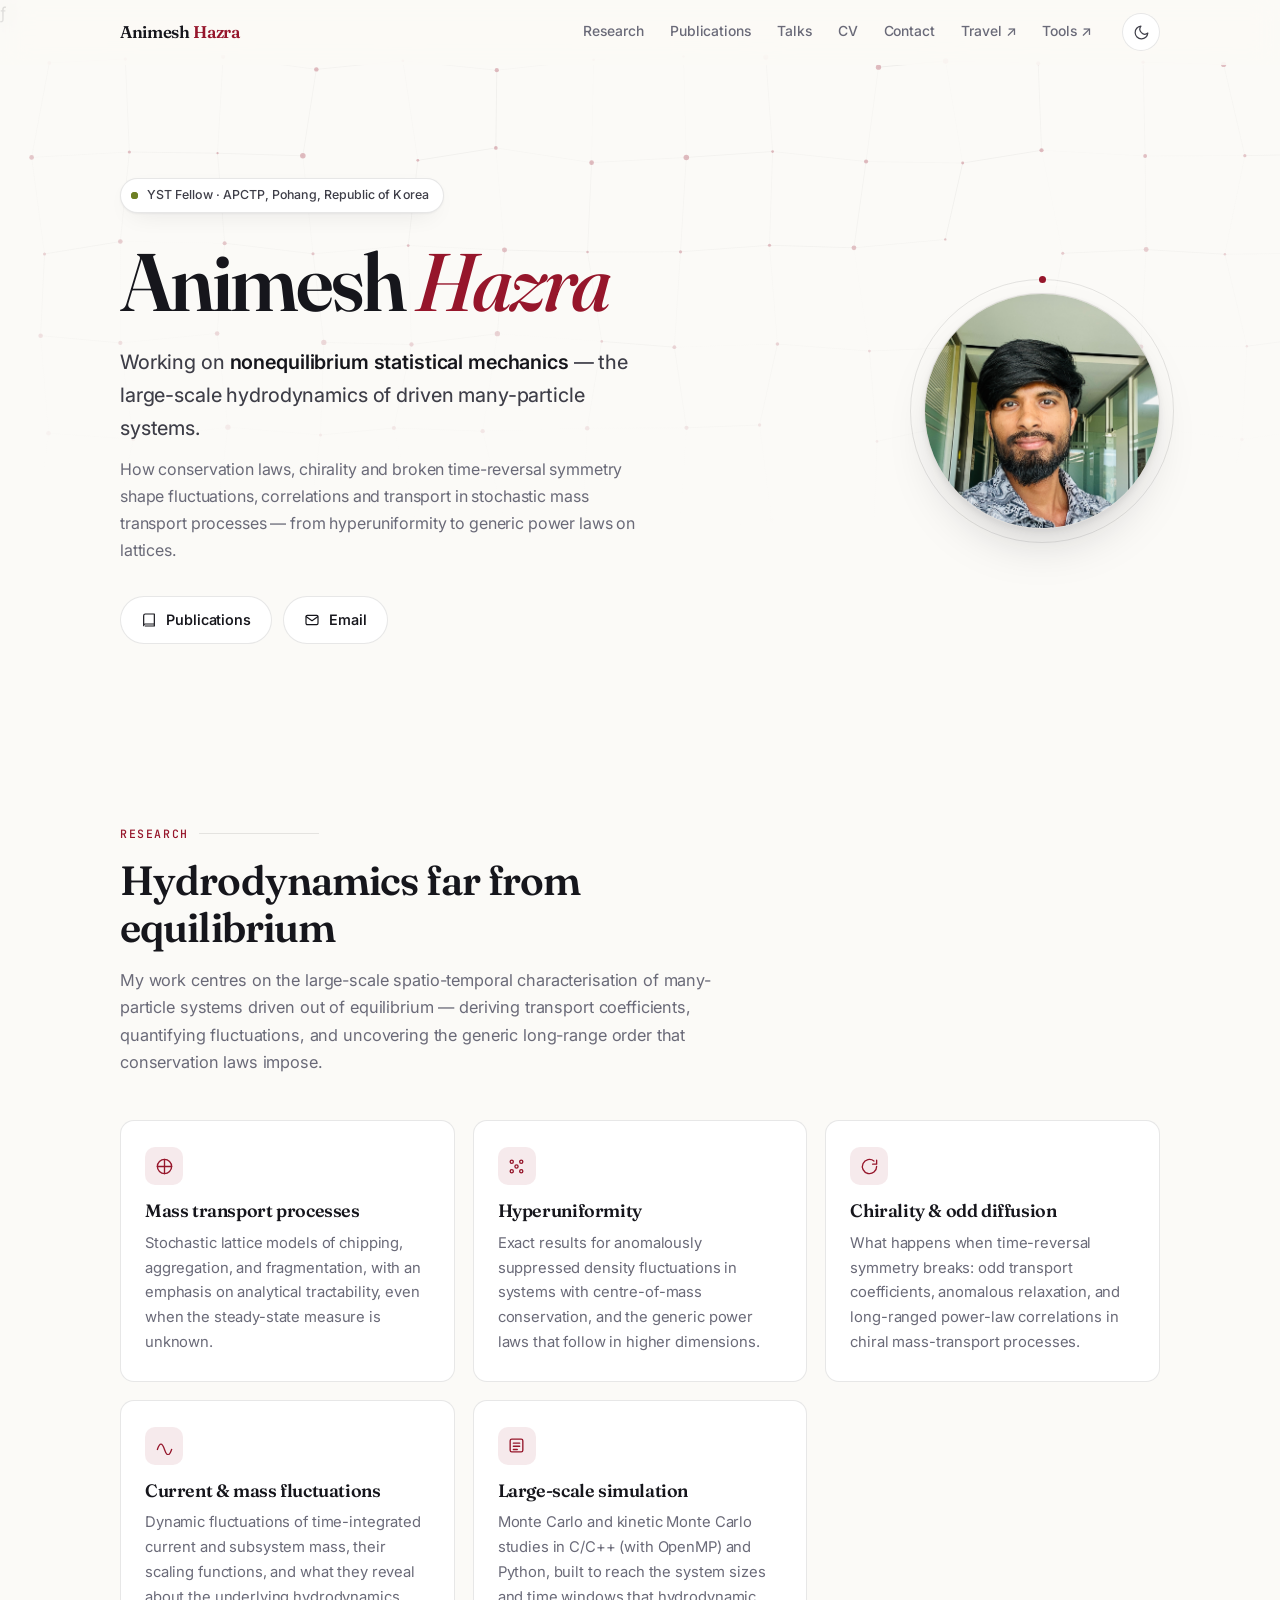
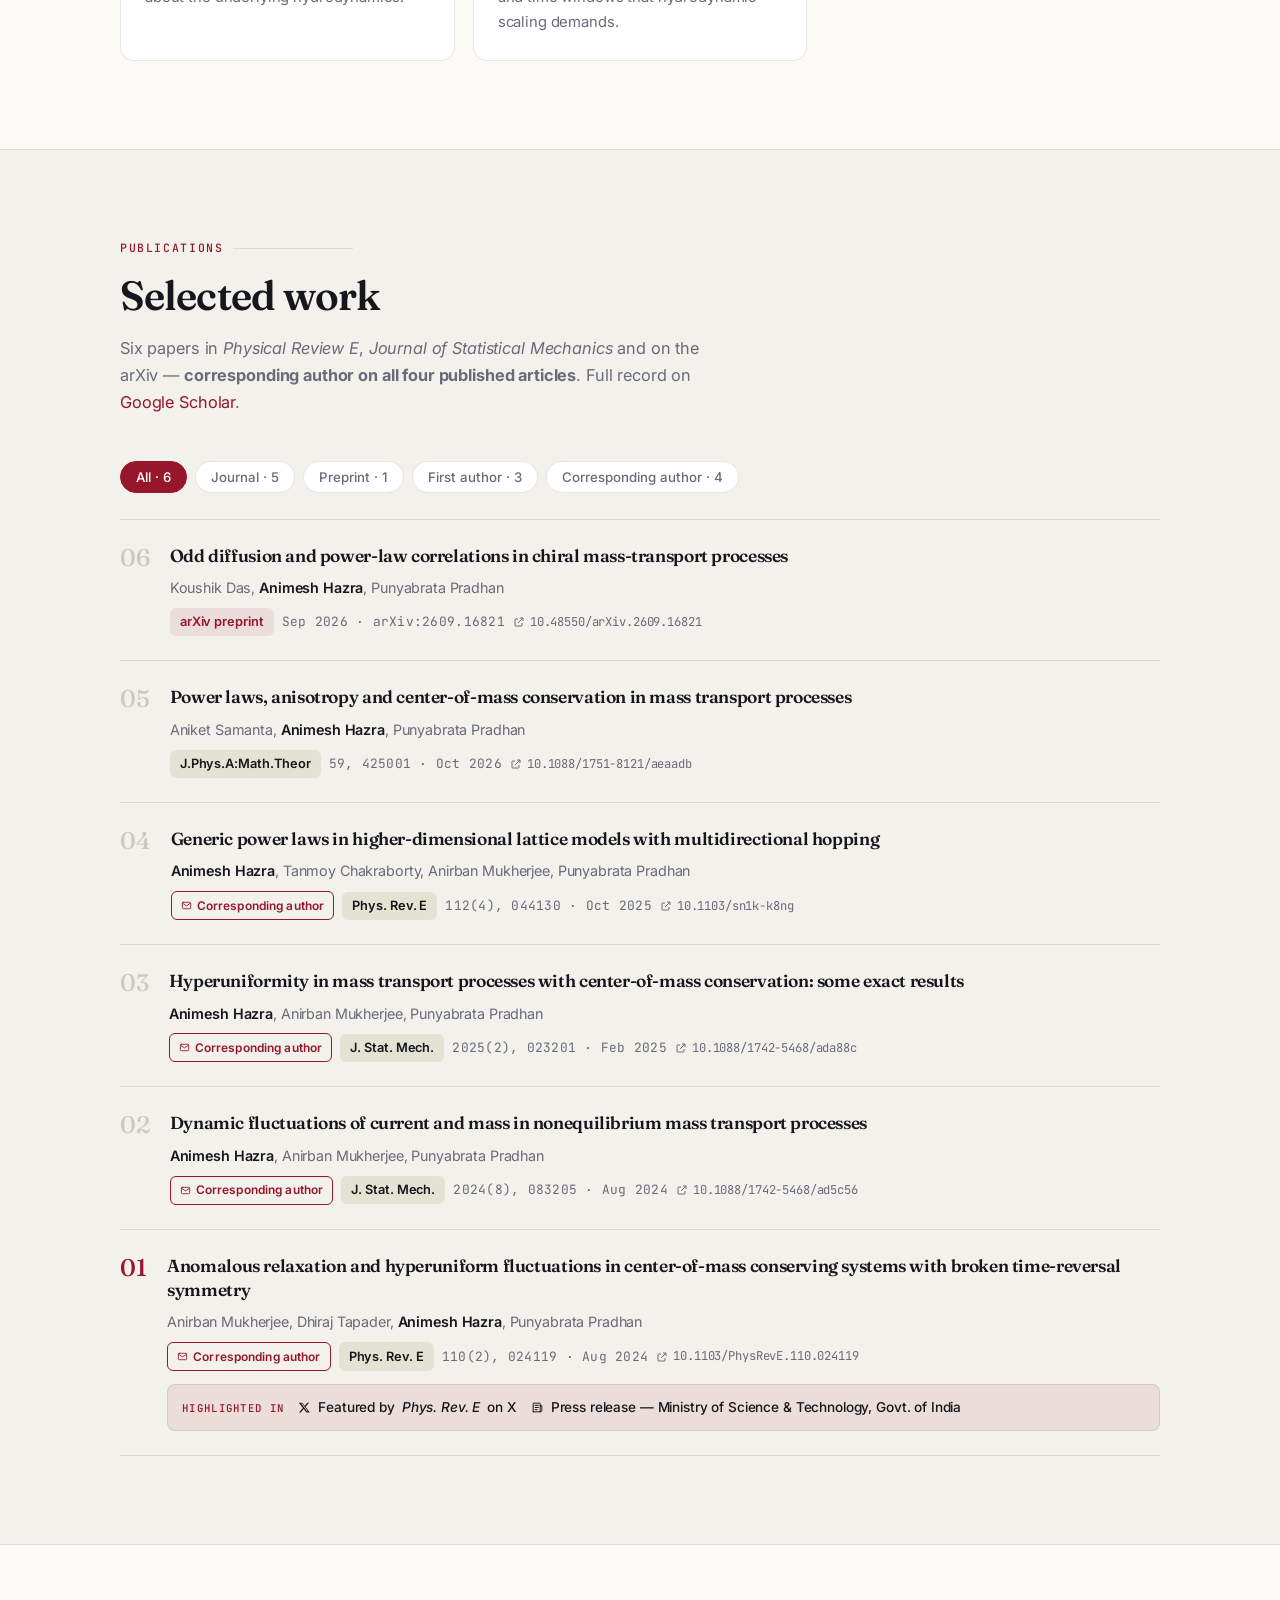
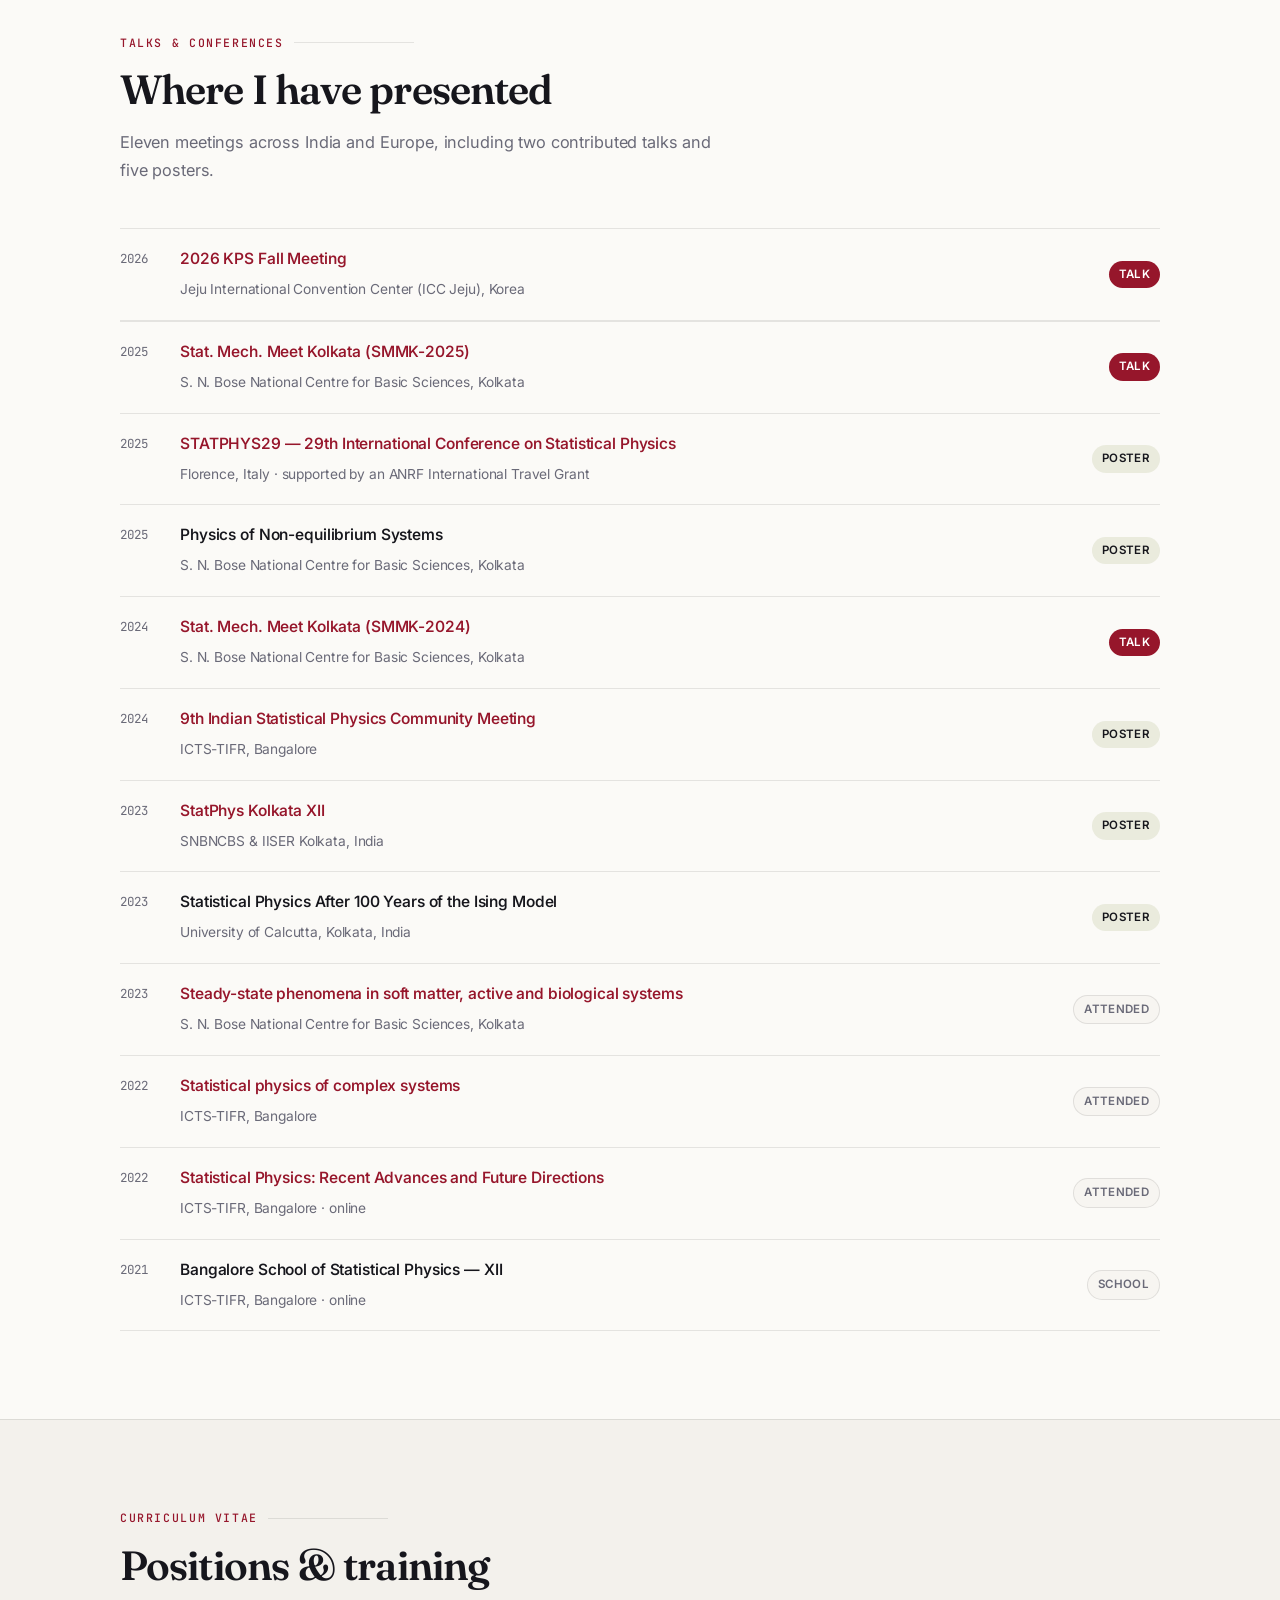
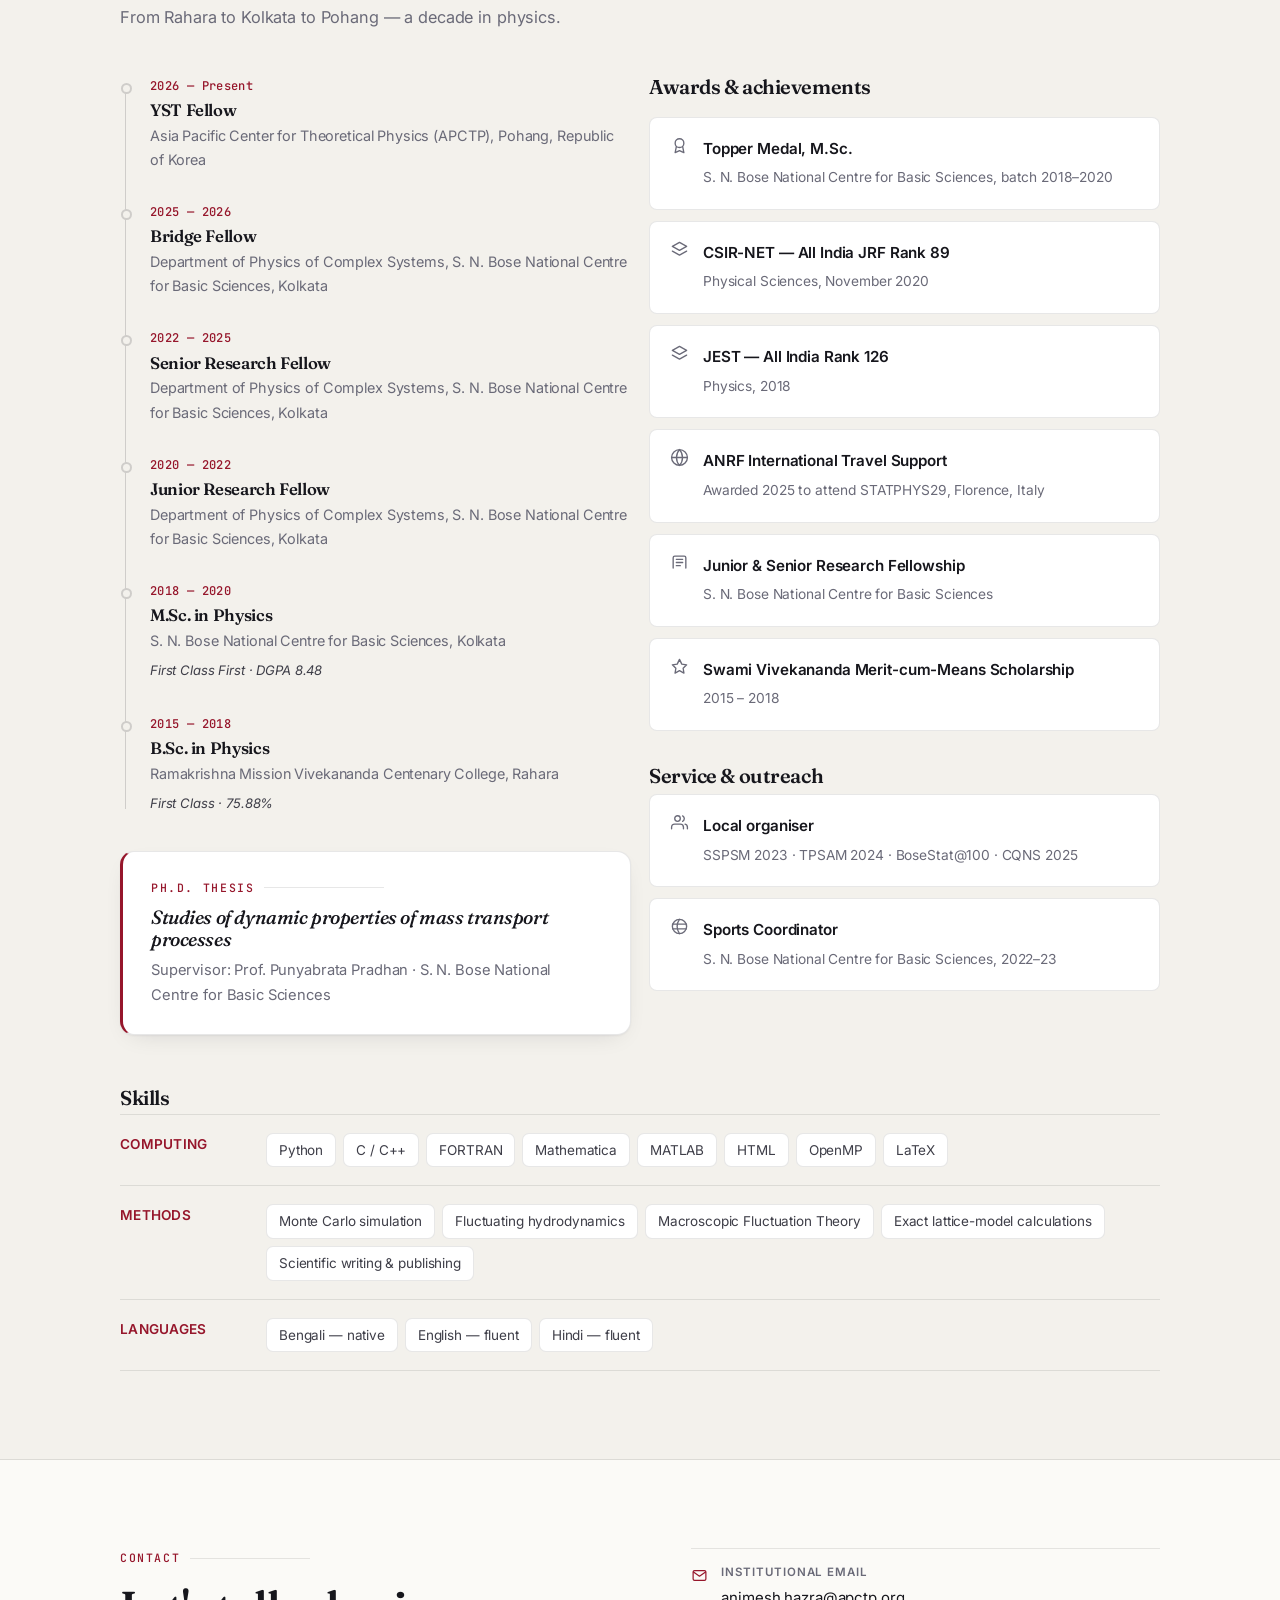
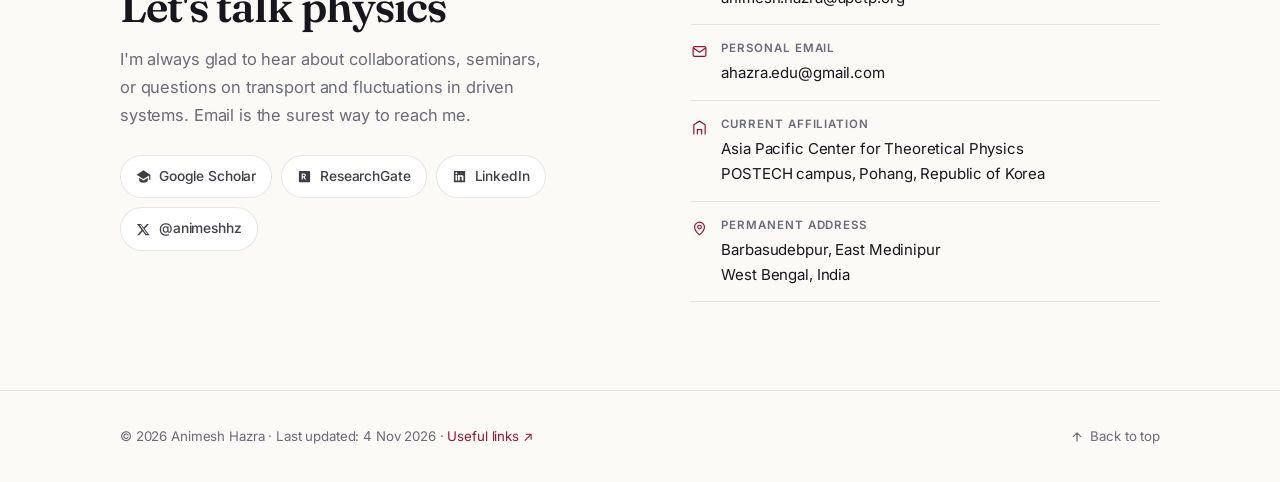
==== commit c9f760e1: "Update index.html" ====
--- a/index.html
+++ b/index.html
@@ -8,7 +8,7 @@
 <meta name="author" content="Animesh Hazra">
 <link rel="canonical" href="https://animeshhazra.github.io/">
 
-<!-- Open Graph / social preview -->
+<!-- Open Graph / social preview -->ƒ
 <meta property="og:type" content="profile">
 <meta property="og:title" content="Animesh Hazra — Statistical Physics">
 <meta property="og:description" content="YST Fellow, Asia Pacific Center for Theoretical Physics. Nonequilibrium statistical mechanics, mass transport processes and hyperuniformity.">
@@ -541,6 +541,7 @@
       <li><a href="#cv">CV</a></li>
       <li><a href="#contact">Contact</a></li>
        <li><a href="journey.html" target="_blank" rel="noopener">Travel &#8599;</a></li>
+       <li><a href="tools.html" target="_blank" rel="noopener">Tools &#8599;</a></li>
     </ul>
     <button class="icon-btn" id="themeBtn" type="button" aria-label="Toggle colour theme" title="Toggle light / dark">
       <svg class="moon" viewBox="0 0 24 24" aria-hidden="true"><path d="M21 12.8A9 9 0 1 1 11.2 3a7 7 0 0 0 9.8 9.8z"/></svg>
